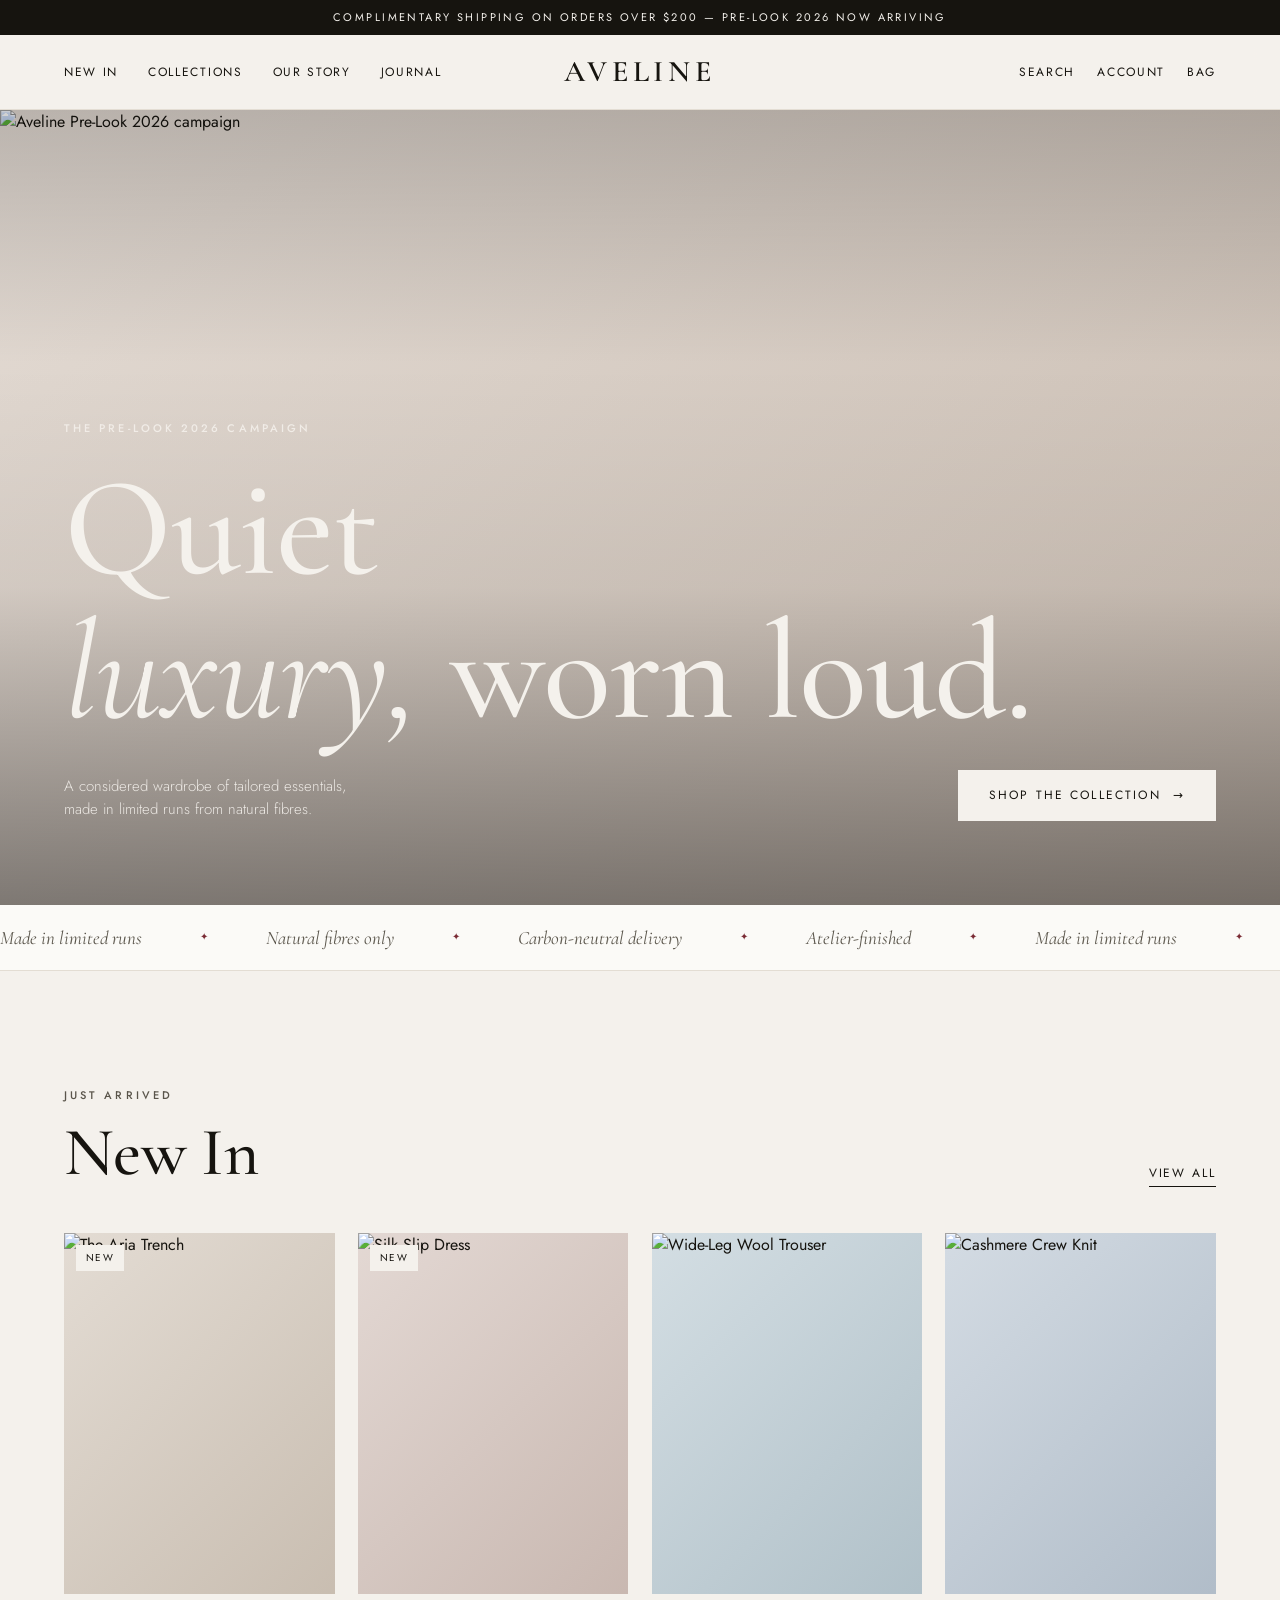
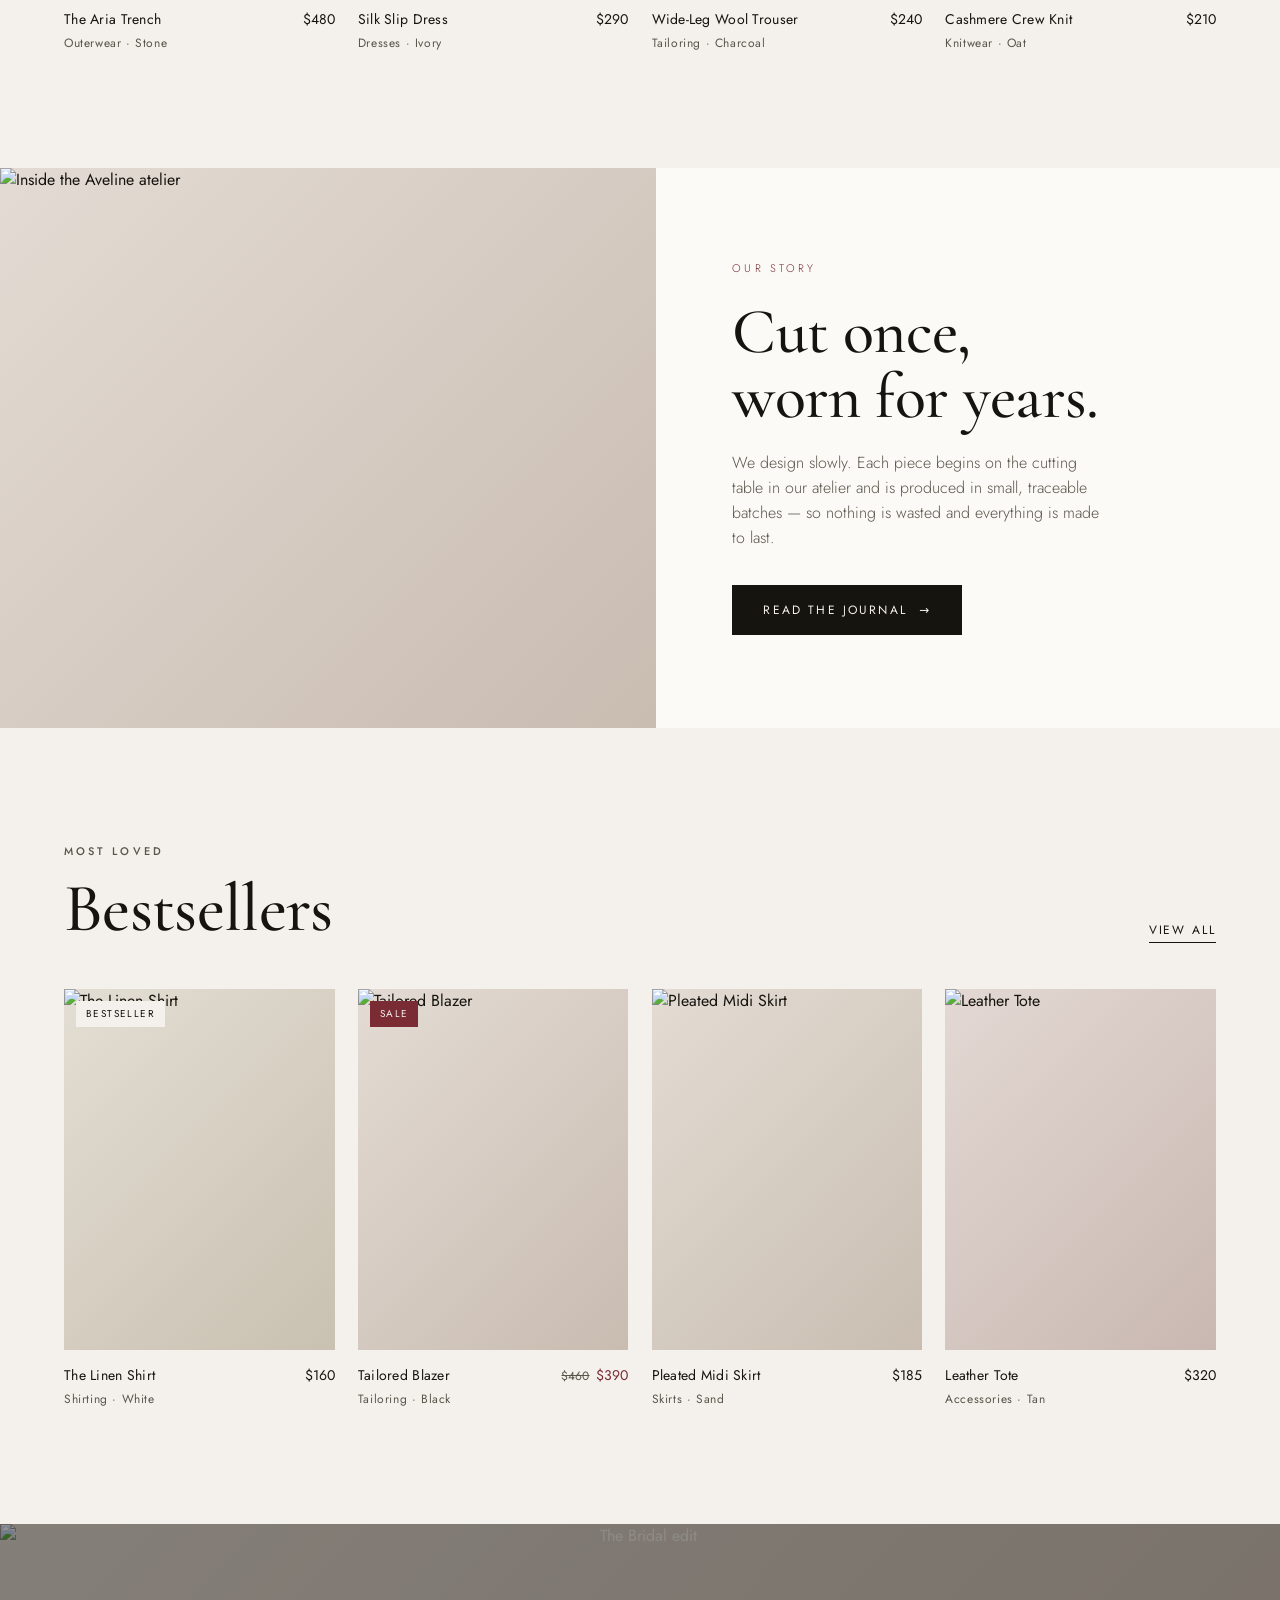
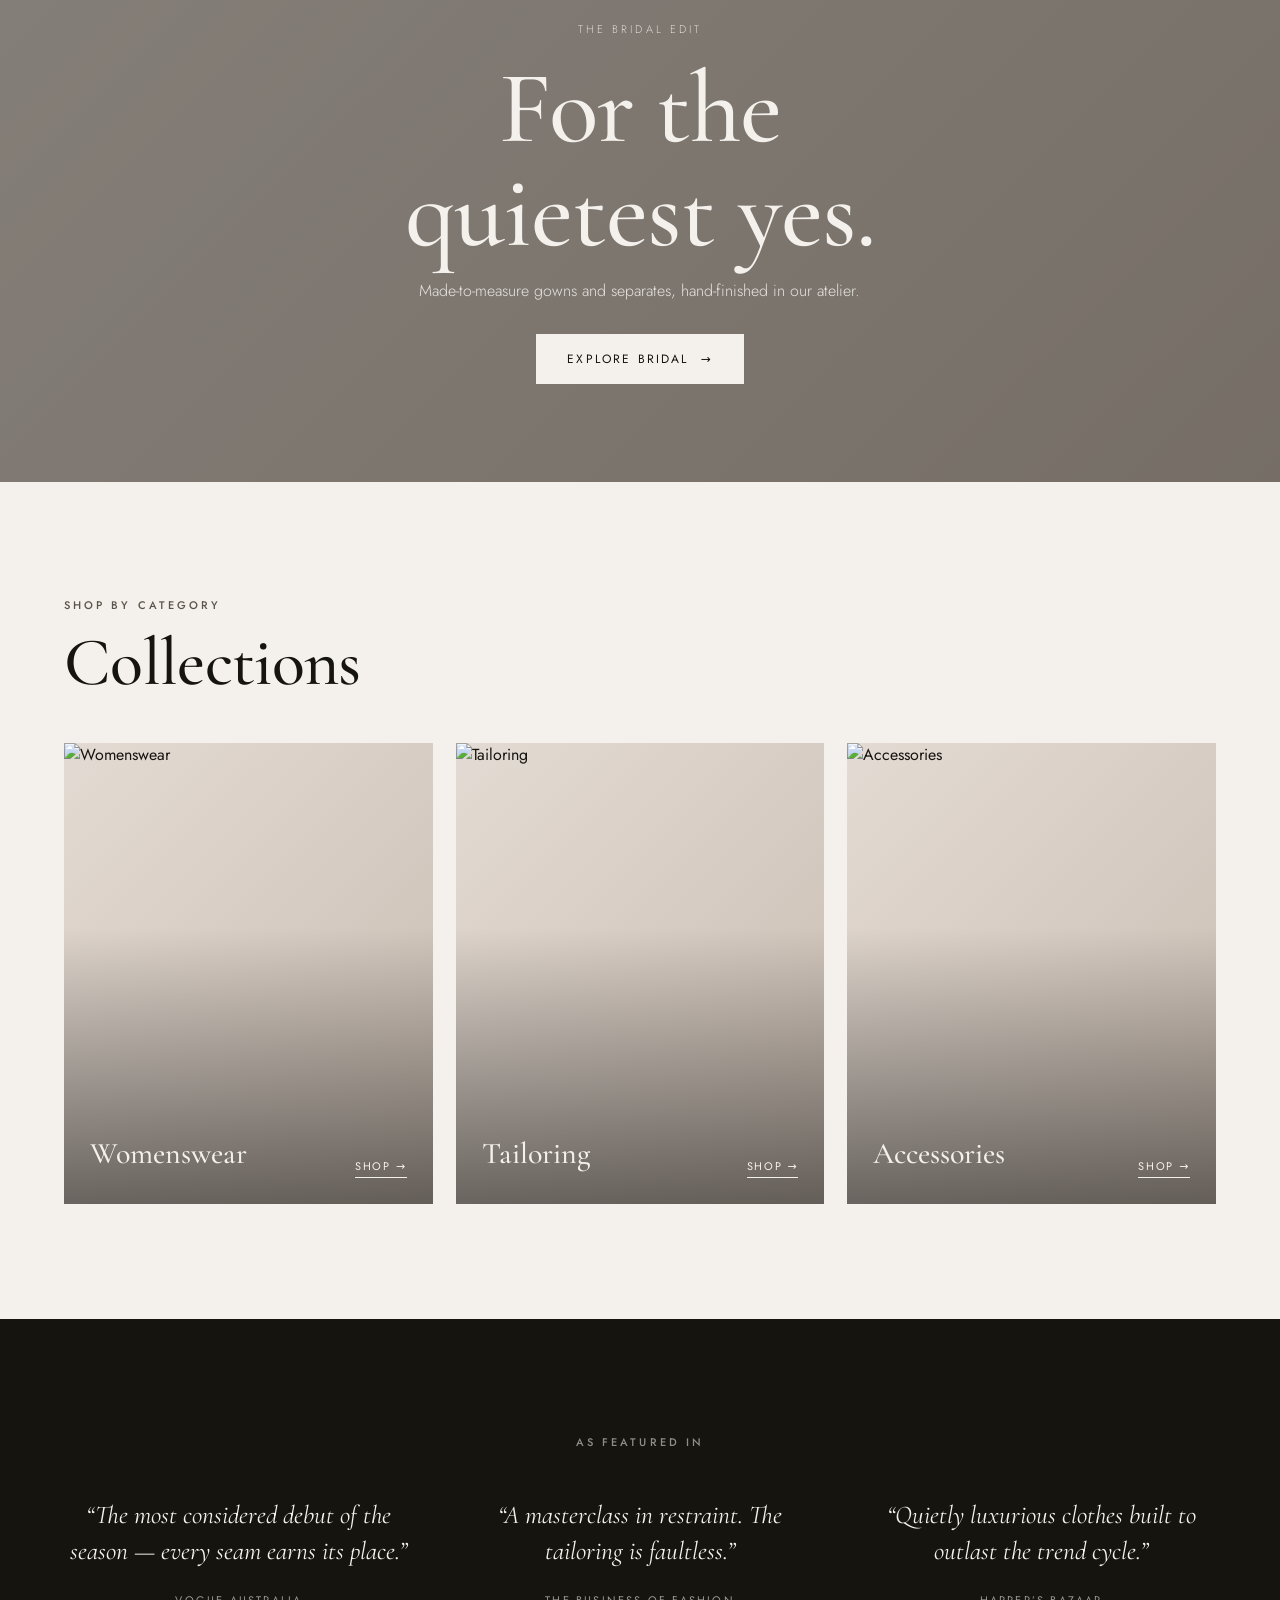
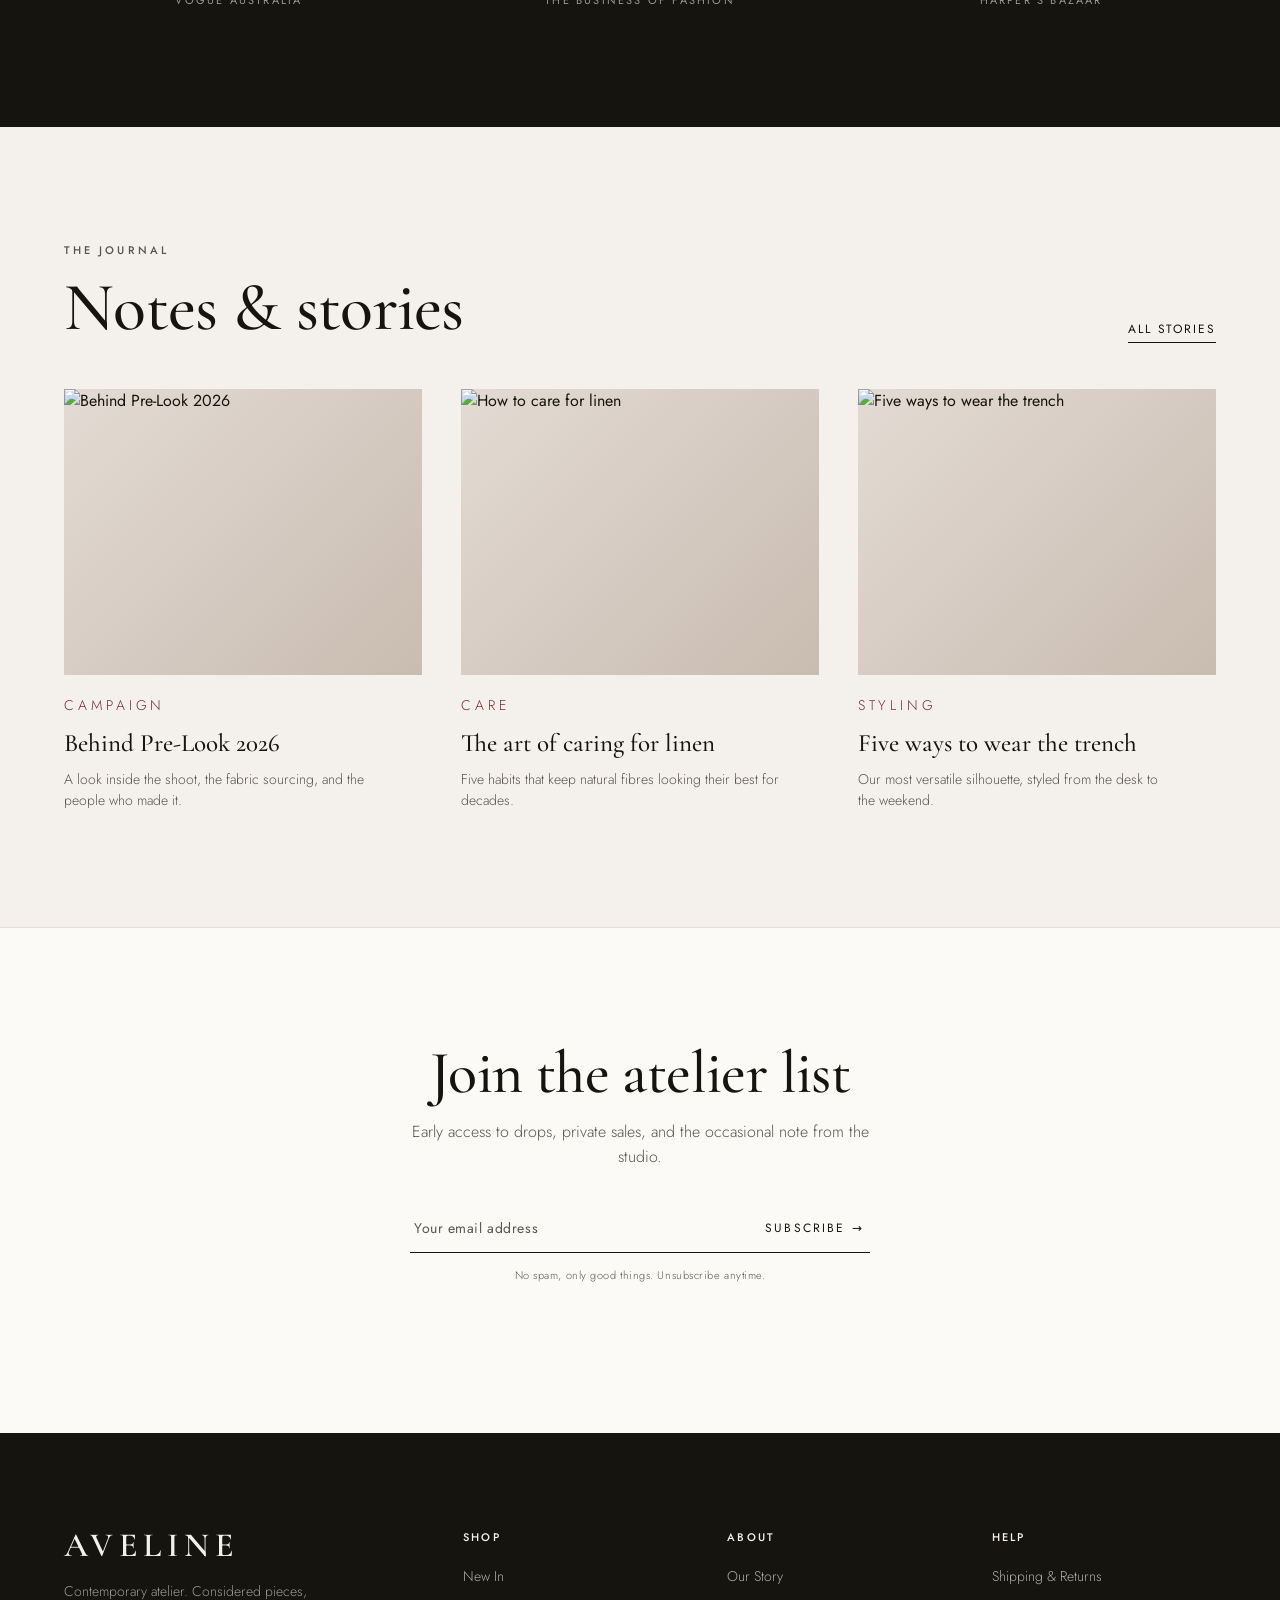
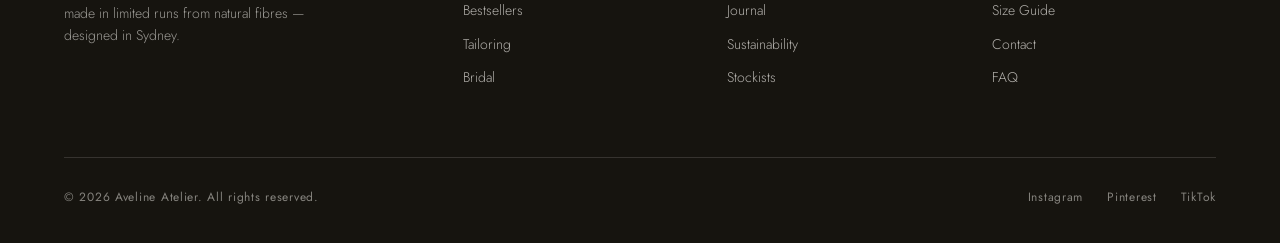
==== index.html @ 06ca280f "Rename aveline-index.html to index.html" ====
<!DOCTYPE html>
<html lang="en">
<head>
<meta charset="UTF-8">
<meta name="viewport" content="width=device-width, initial-scale=1">
<title>Aveline — Contemporary Atelier</title>
<meta name="description" content="Aveline is a contemporary fashion atelier. Considered pieces, made to last — new arrivals, the Pre-Look 2026 campaign, and the bridal collection.">
<link rel="preconnect" href="https://fonts.googleapis.com">
<link rel="preconnect" href="https://fonts.gstatic.com" crossorigin>
<link href="https://fonts.googleapis.com/css2?family=Cormorant+Garamond:ital,wght@0,400;0,500;0,600;1,400;1,500&family=Jost:wght@300;400;500;600&display=swap" rel="stylesheet">
<style>
  :root{
    --bone:#F4F1EC;
    --paper:#FBFAF7;
    --ink:#16140F;
    --ink-soft:#5A554B;
    --line:#E3DDD3;
    --wine:#7A2B34;
    --wine-deep:#5E1F27;
    --maxw:1320px;
    --pad:clamp(20px,5vw,64px);
    --ease:cubic-bezier(.22,.61,.36,1);
  }
  *{box-sizing:border-box;margin:0;padding:0}
  html{scroll-behavior:smooth}
  body{
    background:var(--bone);
    color:var(--ink);
    font-family:'Jost',system-ui,sans-serif;
    font-weight:400;
    line-height:1.55;
    -webkit-font-smoothing:antialiased;
    overflow-x:hidden;
  }
  img{display:block;max-width:100%}
  a{color:inherit;text-decoration:none}
  button{font-family:inherit;cursor:pointer;border:none;background:none;color:inherit}
  ::selection{background:var(--wine);color:var(--bone)}

  .display{font-family:'Cormorant Garamond',serif;font-weight:500;line-height:1.02;letter-spacing:-.01em}
  .eyebrow{font-size:11px;letter-spacing:.28em;text-transform:uppercase;font-weight:500;color:var(--ink-soft)}
  .wrap{max-width:var(--maxw);margin:0 auto;padding-left:var(--pad);padding-right:var(--pad)}

  a:focus-visible,button:focus-visible{outline:2px solid var(--wine);outline-offset:3px;border-radius:1px}

  /* ---------- announcement ---------- */
  .announce{
    background:var(--ink);color:var(--bone);
    text-align:center;font-size:11px;letter-spacing:.22em;text-transform:uppercase;
    padding:9px 16px;
  }

  /* ---------- nav ---------- */
  header{position:sticky;top:0;z-index:60;background:rgba(244,241,236,.82);backdrop-filter:blur(12px);border-bottom:1px solid var(--line);transition:background .3s}
  .nav{display:grid;grid-template-columns:1fr auto 1fr;align-items:center;height:74px}
  .nav-links,.nav-icons{display:flex;align-items:center;gap:30px}
  .nav-icons{justify-content:flex-end;gap:22px}
  .nav-links a,.nav-icons button{font-size:12px;letter-spacing:.14em;text-transform:uppercase;font-weight:400;position:relative;color:var(--ink)}
  .nav-links a::after{content:"";position:absolute;left:0;bottom:-5px;width:0;height:1px;background:var(--ink);transition:width .35s var(--ease)}
  .nav-links a:hover::after{width:100%}
  .brand{font-family:'Cormorant Garamond',serif;font-size:30px;font-weight:600;letter-spacing:.16em;text-align:center;line-height:1}
  .cart-btn{position:relative}
  .cart-count{position:absolute;top:-9px;right:-12px;background:var(--wine);color:var(--bone);font-size:10px;letter-spacing:0;min-width:16px;height:16px;border-radius:9px;display:grid;place-items:center;padding:0 4px;font-weight:500}
  .menu-toggle{display:none}

  /* ---------- hero ---------- */
  .hero{position:relative;min-height:calc(100vh - 74px - 31px);display:flex;align-items:flex-end;overflow:hidden}
  .hero-media{position:absolute;inset:0;z-index:0}
  .hero-media img{width:100%;height:100%;object-fit:cover;object-position:center 22%}
  .hero-media::after{content:"";position:absolute;inset:0;background:linear-gradient(180deg,rgba(0,0,0,.18) 0%,rgba(0,0,0,0) 32%,rgba(0,0,0,.05) 60%,rgba(0,0,0,.42) 100%)}
  .hero-inner{position:relative;z-index:2;width:100%;padding-bottom:clamp(40px,7vw,84px);color:var(--bone)}
  .hero-eyebrow{color:rgba(244,241,236,.85);margin-bottom:20px}
  .hero h1{font-size:clamp(54px,11vw,164px);color:var(--bone);font-weight:500}
  .hero h1 em{font-style:italic;font-weight:400}
  .hero-row{display:flex;flex-wrap:wrap;align-items:flex-end;justify-content:space-between;gap:28px;margin-top:26px}
  .hero-row p{max-width:34ch;color:rgba(244,241,236,.9);font-weight:300;font-size:15px}
  .btn{display:inline-flex;align-items:center;gap:12px;font-size:12px;letter-spacing:.18em;text-transform:uppercase;padding:15px 30px;border:1px solid currentColor;transition:.4s var(--ease)}
  .btn .arrow{transition:transform .4s var(--ease)}
  .btn:hover .arrow{transform:translateX(6px)}
  .btn-light{background:var(--bone);color:var(--ink);border-color:var(--bone)}
  .btn-light:hover{background:transparent;color:var(--bone)}
  .btn-dark{background:var(--ink);color:var(--bone);border-color:var(--ink)}
  .btn-dark:hover{background:transparent;color:var(--ink)}

  /* hero load reveal */
  .reveal{opacity:0;transform:translateY(26px)}
  .reveal.in{opacity:1;transform:none;transition:opacity 1s var(--ease),transform 1s var(--ease)}
  .d1{transition-delay:.05s}.d2{transition-delay:.18s}.d3{transition-delay:.32s}

  /* ---------- marquee ---------- */
  .marquee{border-bottom:1px solid var(--line);background:var(--paper);overflow:hidden;white-space:nowrap}
  .marquee-track{display:inline-flex;gap:58px;padding:18px 0;animation:scroll 32s linear infinite;will-change:transform}
  .marquee span{font-family:'Cormorant Garamond',serif;font-style:italic;font-size:19px;color:var(--ink-soft);display:inline-flex;align-items:center;gap:58px}
  .marquee span::after{content:"✦";font-style:normal;font-size:10px;color:var(--wine)}
  @keyframes scroll{to{transform:translateX(-50%)}}

  /* ---------- section heading ---------- */
  .sec{padding:clamp(64px,9vw,124px) 0}
  .sec-head{display:flex;align-items:flex-end;justify-content:space-between;gap:24px;margin-bottom:46px;flex-wrap:wrap}
  .sec-head h2{font-size:clamp(34px,5.5vw,68px)}
  .sec-head a{font-size:12px;letter-spacing:.16em;text-transform:uppercase;border-bottom:1px solid var(--ink);padding-bottom:3px;transition:.3s}
  .sec-head a:hover{color:var(--wine);border-color:var(--wine)}

  /* ---------- product grid ---------- */
  .grid{display:grid;grid-template-columns:repeat(4,1fr);gap:clamp(14px,1.8vw,26px)}
  .card{position:relative}
  .card-media{position:relative;aspect-ratio:3/4;overflow:hidden;background:var(--line)}
  .card-media img{width:100%;height:100%;object-fit:cover;transition:transform 1.1s var(--ease),opacity .5s ease}
  .card:hover .card-media img{transform:scale(1.045)}
  .tag{position:absolute;top:12px;left:12px;z-index:3;background:var(--bone);color:var(--ink);font-size:10px;letter-spacing:.14em;text-transform:uppercase;padding:5px 10px}
  .tag.sale{background:var(--wine);color:var(--bone)}
  .quick{position:absolute;left:12px;right:12px;bottom:12px;z-index:3;background:var(--ink);color:var(--bone);font-size:11px;letter-spacing:.18em;text-transform:uppercase;padding:13px;text-align:center;opacity:0;transform:translateY(12px);transition:.45s var(--ease)}
  .card:hover .quick,.card:focus-within .quick{opacity:1;transform:none}
  .quick:hover{background:var(--wine)}
  .card-info{padding-top:15px;display:flex;justify-content:space-between;gap:14px;align-items:baseline}
  .card-info h3{font-family:'Jost',sans-serif;font-weight:400;font-size:14px;letter-spacing:.02em}
  .card-info .meta{font-size:12px;color:var(--ink-soft);margin-top:3px;letter-spacing:.05em}
  .price{font-size:14px;white-space:nowrap}
  .price .was{color:var(--ink-soft);text-decoration:line-through;margin-right:7px;font-size:12px}
  .price .now{color:var(--wine)}

  /* ---------- editorial split ---------- */
  .split{display:grid;grid-template-columns:1.05fr 1fr;align-items:stretch;min-height:560px}
  .split.flip{grid-template-columns:1fr 1.05fr}
  .split-media{position:relative;overflow:hidden;background:var(--line);min-height:380px}
  .split-media img{width:100%;height:100%;object-fit:cover}
  .split-text{display:flex;flex-direction:column;justify-content:center;padding:clamp(36px,6vw,92px);background:var(--paper)}
  .split.flip .split-text{order:-1}
  .split-text .eyebrow{color:var(--wine);margin-bottom:22px}
  .split-text h2{font-size:clamp(38px,5vw,72px);margin-bottom:22px}
  .split-text p{max-width:42ch;color:var(--ink-soft);margin-bottom:34px;font-weight:300}

  /* ---------- promo banner ---------- */
  .promo{position:relative;min-height:62vh;display:grid;place-items:center;text-align:center;color:var(--bone);overflow:hidden}
  .promo img{position:absolute;inset:0;width:100%;height:100%;object-fit:cover;object-position:center 30%}
  .promo::after{content:"";position:absolute;inset:0;background:rgba(20,18,14,.46)}
  .promo-inner{position:relative;z-index:2;padding:0 24px}
  .promo .eyebrow{color:rgba(244,241,236,.8);margin-bottom:18px}
  .promo h2{font-size:clamp(40px,8vw,108px);color:var(--bone);margin-bottom:14px}
  .promo p{color:rgba(244,241,236,.9);margin-bottom:30px;font-weight:300}

  /* ---------- categories ---------- */
  .cats{display:grid;grid-template-columns:repeat(3,1fr);gap:clamp(14px,1.8vw,24px)}
  .cat{position:relative;aspect-ratio:4/5;overflow:hidden;background:var(--line);display:flex;align-items:flex-end}
  .cat img{position:absolute;inset:0;width:100%;height:100%;object-fit:cover;transition:transform 1.1s var(--ease)}
  .cat:hover img{transform:scale(1.05)}
  .cat::after{content:"";position:absolute;inset:0;background:linear-gradient(180deg,rgba(0,0,0,0) 40%,rgba(0,0,0,.5) 100%)}
  .cat-label{position:relative;z-index:2;padding:26px;color:var(--bone);width:100%;display:flex;justify-content:space-between;align-items:flex-end}
  .cat-label h3{font-family:'Cormorant Garamond',serif;font-size:30px;font-weight:500}
  .cat-label span{font-size:11px;letter-spacing:.16em;text-transform:uppercase;border-bottom:1px solid var(--bone);padding-bottom:2px}

  /* ---------- press ---------- */
  .press{background:var(--ink);color:var(--bone)}
  .press .eyebrow{color:rgba(244,241,236,.55);text-align:center;display:block;margin-bottom:46px}
  .quotes{display:grid;grid-template-columns:repeat(3,1fr);gap:clamp(28px,4vw,64px)}
  .quote{text-align:center}
  .quote p{font-family:'Cormorant Garamond',serif;font-style:italic;font-size:clamp(20px,2vw,26px);line-height:1.4;color:var(--bone);margin-bottom:18px}
  .quote cite{font-style:normal;font-size:11px;letter-spacing:.2em;text-transform:uppercase;color:rgba(244,241,236,.6)}

  /* ---------- journal ---------- */
  .journal-grid{display:grid;grid-template-columns:repeat(3,1fr);gap:clamp(20px,3vw,40px)}
  .post-media{aspect-ratio:5/4;overflow:hidden;background:var(--line);margin-bottom:20px}
  .post-media img{width:100%;height:100%;object-fit:cover;transition:transform 1s var(--ease)}
  .post:hover .post-media img{transform:scale(1.04)}
  .post .eyebrow{color:var(--wine);margin-bottom:12px}
  .post h3{font-family:'Cormorant Garamond',serif;font-size:25px;font-weight:500;line-height:1.18;margin-bottom:10px}
  .post p{color:var(--ink-soft);font-size:14px;font-weight:300;max-width:40ch}

  /* ---------- newsletter ---------- */
  .news{background:var(--paper);border-top:1px solid var(--line)}
  .news-inner{text-align:center;max-width:620px;margin:0 auto}
  .news h2{font-size:clamp(34px,5vw,60px);margin-bottom:16px}
  .news p{color:var(--ink-soft);margin-bottom:34px;font-weight:300}
  .news-form{display:flex;gap:0;border-bottom:1px solid var(--ink);max-width:460px;margin:0 auto}
  .news-form input{flex:1;background:none;border:none;padding:14px 4px;font-family:inherit;font-size:14px;letter-spacing:.04em;color:var(--ink)}
  .news-form input::placeholder{color:var(--ink-soft)}
  .news-form input:focus{outline:none}
  .news-form button{font-size:12px;letter-spacing:.18em;text-transform:uppercase;padding:0 6px}
  .news-form button:hover{color:var(--wine)}
  .news-note{font-size:11px;color:var(--ink-soft);margin-top:14px;letter-spacing:.05em}

  /* ---------- footer ---------- */
  footer{background:var(--ink);color:rgba(244,241,236,.78);padding:clamp(56px,8vw,96px) 0 36px}
  .foot-top{display:grid;grid-template-columns:1.6fr 1fr 1fr 1fr;gap:40px;padding-bottom:56px;border-bottom:1px solid rgba(244,241,236,.14)}
  .foot-brand .brand{color:var(--bone);text-align:left;font-size:34px;margin-bottom:18px}
  .foot-brand p{max-width:32ch;font-weight:300;font-size:14px;color:rgba(244,241,236,.6)}
  .foot-col h4{font-size:11px;letter-spacing:.2em;text-transform:uppercase;color:var(--bone);margin-bottom:20px;font-weight:500}
  .foot-col a{display:block;font-size:14px;font-weight:300;margin-bottom:12px;color:rgba(244,241,236,.7);transition:.25s;width:fit-content}
  .foot-col a:hover{color:var(--bone)}
  .foot-bot{display:flex;justify-content:space-between;align-items:center;flex-wrap:wrap;gap:16px;padding-top:30px;font-size:12px;letter-spacing:.06em;color:rgba(244,241,236,.5)}
  .foot-bot .socials{display:flex;gap:24px}
  .foot-bot a:hover{color:var(--bone)}

  /* ---------- cart drawer ---------- */
  .overlay{position:fixed;inset:0;background:rgba(20,18,14,.4);opacity:0;visibility:hidden;transition:.4s;z-index:90}
  .overlay.open{opacity:1;visibility:visible}
  .drawer{position:fixed;top:0;right:0;height:100%;width:min(420px,92vw);background:var(--bone);z-index:100;transform:translateX(100%);transition:transform .5s var(--ease);display:flex;flex-direction:column}
  .drawer.open{transform:none}
  .drawer-head{display:flex;justify-content:space-between;align-items:center;padding:26px var(--pad);border-bottom:1px solid var(--line)}
  .drawer-head h3{font-family:'Cormorant Garamond',serif;font-size:24px;font-weight:500}
  .drawer-close{font-size:13px;letter-spacing:.1em;text-transform:uppercase}
  .drawer-body{flex:1;overflow-y:auto;padding:8px var(--pad)}
  .line-item{display:flex;gap:16px;padding:22px 0;border-bottom:1px solid var(--line)}
  .line-item .thumb{width:72px;height:92px;background:var(--line);object-fit:cover;flex-shrink:0}
  .line-item .li-info{flex:1}
  .line-item h4{font-weight:400;font-size:14px;margin-bottom:4px}
  .line-item .li-meta{font-size:12px;color:var(--ink-soft);margin-bottom:10px}
  .line-item .li-row{display:flex;justify-content:space-between;align-items:center}
  .qty{display:flex;align-items:center;gap:12px;border:1px solid var(--line);padding:4px 10px}
  .qty button{font-size:15px;line-height:1;color:var(--ink-soft)}
  .qty button:hover{color:var(--ink)}
  .li-remove{font-size:11px;letter-spacing:.1em;text-transform:uppercase;color:var(--ink-soft)}
  .li-remove:hover{color:var(--wine)}
  .cart-empty{text-align:center;color:var(--ink-soft);padding:70px 0;font-weight:300}
  .drawer-foot{padding:24px var(--pad);border-top:1px solid var(--line)}
  .drawer-foot .totals{display:flex;justify-content:space-between;margin-bottom:6px;font-size:14px}
  .drawer-foot .totals.grand{font-size:16px;margin-bottom:20px}
  .drawer-foot .ship-note{font-size:11px;color:var(--ink-soft);margin-bottom:20px;letter-spacing:.04em}
  .checkout{width:100%;text-align:center;justify-content:center}

  /* scroll-in for sections */
  .obs{opacity:0;transform:translateY(30px)}
  .obs.in{opacity:1;transform:none;transition:opacity .8s var(--ease),transform .8s var(--ease)}

  /* ---------- responsive ---------- */
  @media(max-width:1040px){
    .foot-top{grid-template-columns:1fr 1fr}
    .foot-brand{grid-column:1/-1}
  }
  @media(max-width:860px){
    .nav{grid-template-columns:auto 1fr auto}
    .nav-links{display:none}
    .menu-toggle{display:inline-flex;font-size:12px;letter-spacing:.14em;text-transform:uppercase}
    .grid{grid-template-columns:repeat(2,1fr)}
    .split,.split.flip{grid-template-columns:1fr}
    .split.flip .split-text{order:0}
    .cats,.quotes,.journal-grid{grid-template-columns:1fr}
    .quotes{gap:48px}
    .cats{gap:14px}
    .journal-grid{gap:40px}
    /* mobile menu panel */
    .mobile-menu{position:fixed;inset:0;background:var(--bone);z-index:80;padding:90px var(--pad) 40px;transform:translateY(-100%);transition:transform .5s var(--ease);display:flex;flex-direction:column;gap:8px}
    .mobile-menu.open{transform:none}
    .mobile-menu a{font-family:'Cormorant Garamond',serif;font-size:38px;font-weight:500;padding:6px 0;border-bottom:1px solid var(--line)}
  }
  @media(min-width:861px){.mobile-menu{display:none}}
  @media(max-width:520px){
    .grid{grid-template-columns:1fr 1fr;gap:12px}
    .card-info h3{font-size:13px}
    .hero-row{flex-direction:column;align-items:flex-start}
  }
  @media(prefers-reduced-motion:reduce){
    *{animation-duration:.001ms!important;transition-duration:.001ms!important}
    .reveal,.obs{opacity:1;transform:none}
    html{scroll-behavior:auto}
  }
</style>
</head>
<body>

<div class="announce">Complimentary shipping on orders over $200 — Pre-Look 2026 now arriving</div>

<header>
  <nav class="wrap nav">
    <button class="menu-toggle" id="menuToggle" aria-label="Open menu">Menu</button>
    <div class="nav-links">
      <a href="#new">New In</a>
      <a href="#collection">Collections</a>
      <a href="#story">Our Story</a>
      <a href="#journal">Journal</a>
    </div>
    <a href="#top" class="brand">AVELINE</a>
    <div class="nav-icons">
      <button aria-label="Search">Search</button>
      <button aria-label="Account" class="acct">Account</button>
      <button class="cart-btn" id="cartOpen" aria-label="Open cart">
        Bag<span class="cart-count" id="cartCount">0</span>
      </button>
    </div>
  </nav>
</header>

<!-- mobile menu -->
<div class="mobile-menu" id="mobileMenu">
  <a href="#new">New In</a>
  <a href="#collection">Collections</a>
  <a href="#story">Our Story</a>
  <a href="#journal">Journal</a>
  <a href="#contact">Contact</a>
</div>

<main id="top">

  <!-- HERO -->
  <section class="hero">
    <div class="hero-media">
      <img data-fallback="1" alt="Aveline Pre-Look 2026 campaign"
        src="https://images.unsplash.com/photo-1490481651871-ab68de25d43d?w=1600&q=80&auto=format&fit=crop">
    </div>
    <div class="hero-inner wrap">
      <p class="eyebrow hero-eyebrow reveal d1">The Pre-Look 2026 Campaign</p>
      <h1 class="display reveal d2">Quiet<br><em>luxury,</em> worn loud.</h1>
      <div class="hero-row reveal d3">
        <p>A considered wardrobe of tailored essentials, made in limited runs from natural fibres.</p>
        <a href="#new" class="btn btn-light">Shop the collection <span class="arrow">→</span></a>
      </div>
    </div>
  </section>

  <!-- MARQUEE -->
  <div class="marquee" aria-hidden="true">
    <div class="marquee-track">
      <span>Made in limited runs</span><span>Natural fibres only</span><span>Carbon-neutral delivery</span><span>Atelier-finished</span>
      <span>Made in limited runs</span><span>Natural fibres only</span><span>Carbon-neutral delivery</span><span>Atelier-finished</span>
    </div>
  </div>

  <!-- NEW IN -->
  <section class="sec" id="new">
    <div class="wrap">
      <div class="sec-head obs">
        <div>
          <p class="eyebrow" style="margin-bottom:14px">Just arrived</p>
          <h2 class="display">New In</h2>
        </div>
        <a href="#collection">View all</a>
      </div>
      <div class="grid" id="gridNew"></div>
    </div>
  </section>

  <!-- EDITORIAL SPLIT -->
  <section class="split obs" id="story">
    <div class="split-media">
      <img data-fallback="1" alt="Inside the Aveline atelier"
        src="https://images.unsplash.com/photo-1556905055-8f358a7a47b2?w=1100&q=80&auto=format&fit=crop">
    </div>
    <div class="split-text">
      <p class="eyebrow">Our Story</p>
      <h2 class="display">Cut once,<br>worn for years.</h2>
      <p>We design slowly. Each piece begins on the cutting table in our atelier and is produced in small, traceable batches — so nothing is wasted and everything is made to last.</p>
      <a href="#journal" class="btn btn-dark" style="align-self:flex-start">Read the journal <span class="arrow">→</span></a>
    </div>
  </section>

  <!-- BESTSELLERS -->
  <section class="sec" id="bestseller" style="padding-top:clamp(64px,9vw,124px)">
    <div class="wrap">
      <div class="sec-head obs">
        <div>
          <p class="eyebrow" style="margin-bottom:14px">Most loved</p>
          <h2 class="display">Bestsellers</h2>
        </div>
        <a href="#collection">View all</a>
      </div>
      <div class="grid" id="gridBest"></div>
    </div>
  </section>

  <!-- PROMO BANNER -->
  <section class="promo obs">
    <img data-fallback="1" alt="The Bridal edit"
      src="https://images.unsplash.com/photo-1594633312681-425c7b97ccd1?w=1600&q=80&auto=format&fit=crop">
    <div class="promo-inner">
      <p class="eyebrow">The Bridal Edit</p>
      <h2 class="display">For the<br>quietest yes.</h2>
      <p>Made-to-measure gowns and separates, hand-finished in our atelier.</p>
      <a href="#collection" class="btn btn-light">Explore bridal <span class="arrow">→</span></a>
    </div>
  </section>

  <!-- CATEGORIES -->
  <section class="sec" id="collection">
    <div class="wrap">
      <div class="sec-head obs">
        <div>
          <p class="eyebrow" style="margin-bottom:14px">Shop by category</p>
          <h2 class="display">Collections</h2>
        </div>
      </div>
      <div class="cats obs">
        <a class="cat" href="#new">
          <img data-fallback="1" alt="Womenswear" src="https://images.unsplash.com/photo-1483985988355-763728e1935b?w=900&q=80&auto=format&fit=crop">
          <div class="cat-label"><h3>Womenswear</h3><span>Shop →</span></div>
        </a>
        <a class="cat" href="#new">
          <img data-fallback="1" alt="Tailoring" src="https://images.unsplash.com/photo-1507003211169-0a1dd7228f2d?w=900&q=80&auto=format&fit=crop">
          <div class="cat-label"><h3>Tailoring</h3><span>Shop →</span></div>
        </a>
        <a class="cat" href="#new">
          <img data-fallback="1" alt="Accessories" src="https://images.unsplash.com/photo-1492707892479-7bc8d5a4ee93?w=900&q=80&auto=format&fit=crop">
          <div class="cat-label"><h3>Accessories</h3><span>Shop →</span></div>
        </a>
      </div>
    </div>
  </section>

  <!-- PRESS -->
  <section class="sec press obs">
    <div class="wrap">
      <span class="eyebrow">As featured in</span>
      <div class="quotes">
        <blockquote class="quote"><p>“The most considered debut of the season — every seam earns its place.”</p><cite>Vogue Australia</cite></blockquote>
        <blockquote class="quote"><p>“A masterclass in restraint. The tailoring is faultless.”</p><cite>The Business of Fashion</cite></blockquote>
        <blockquote class="quote"><p>“Quietly luxurious clothes built to outlast the trend cycle.”</p><cite>Harper’s Bazaar</cite></blockquote>
      </div>
    </div>
  </section>

  <!-- JOURNAL -->
  <section class="sec" id="journal">
    <div class="wrap">
      <div class="sec-head obs">
        <div>
          <p class="eyebrow" style="margin-bottom:14px">The Journal</p>
          <h2 class="display">Notes & stories</h2>
        </div>
        <a href="#journal">All stories</a>
      </div>
      <div class="journal-grid obs">
        <a class="post" href="#journal">
          <div class="post-media"><img data-fallback="1" alt="Behind Pre-Look 2026" src="https://images.unsplash.com/photo-1469334031218-e382a71b716b?w=900&q=80&auto=format&fit=crop"></div>
          <p class="eyebrow">Campaign</p>
          <h3>Behind Pre-Look 2026</h3>
          <p>A look inside the shoot, the fabric sourcing, and the people who made it.</p>
        </a>
        <a class="post" href="#journal">
          <div class="post-media"><img data-fallback="1" alt="How to care for linen" src="https://images.unsplash.com/photo-1441984904996-e0b6ba687e04?w=900&q=80&auto=format&fit=crop"></div>
          <p class="eyebrow">Care</p>
          <h3>The art of caring for linen</h3>
          <p>Five habits that keep natural fibres looking their best for decades.</p>
        </a>
        <a class="post" href="#journal">
          <div class="post-media"><img data-fallback="1" alt="Five ways to wear the trench" src="https://images.unsplash.com/photo-1487412720507-e7ab37603c6f?w=900&q=80&auto=format&fit=crop"></div>
          <p class="eyebrow">Styling</p>
          <h3>Five ways to wear the trench</h3>
          <p>Our most versatile silhouette, styled from the desk to the weekend.</p>
        </a>
      </div>
    </div>
  </section>

  <!-- NEWSLETTER -->
  <section class="sec news" id="contact">
    <div class="wrap news-inner">
      <h2 class="display">Join the atelier list</h2>
      <p>Early access to drops, private sales, and the occasional note from the studio.</p>
      <div class="news-form">
        <input type="email" id="emailInput" placeholder="Your email address" aria-label="Email address">
        <button id="subscribe">Subscribe →</button>
      </div>
      <p class="news-note" id="newsNote">No spam, only good things. Unsubscribe anytime.</p>
    </div>
  </section>

</main>

<footer>
  <div class="wrap">
    <div class="foot-top">
      <div class="foot-brand">
        <div class="brand">AVELINE</div>
        <p>Contemporary atelier. Considered pieces, made in limited runs from natural fibres — designed in Sydney.</p>
      </div>
      <div class="foot-col">
        <h4>Shop</h4>
        <a href="#new">New In</a>
        <a href="#bestseller">Bestsellers</a>
        <a href="#collection">Tailoring</a>
        <a href="#collection">Bridal</a>
      </div>
      <div class="foot-col">
        <h4>About</h4>
        <a href="#story">Our Story</a>
        <a href="#journal">Journal</a>
        <a href="#">Sustainability</a>
        <a href="#">Stockists</a>
      </div>
      <div class="foot-col">
        <h4>Help</h4>
        <a href="#">Shipping & Returns</a>
        <a href="#">Size Guide</a>
        <a href="#contact">Contact</a>
        <a href="#">FAQ</a>
      </div>
    </div>
    <div class="foot-bot">
      <span>© 2026 Aveline Atelier. All rights reserved.</span>
      <div class="socials">
        <a href="#">Instagram</a>
        <a href="#">Pinterest</a>
        <a href="#">TikTok</a>
      </div>
    </div>
  </div>
</footer>

<!-- CART -->
<div class="overlay" id="overlay"></div>
<aside class="drawer" id="drawer" aria-label="Shopping bag" aria-hidden="true">
  <div class="drawer-head">
    <h3>Your bag <span id="drawerCount" style="font-family:'Jost';font-size:13px;color:var(--ink-soft)"></span></h3>
    <button class="drawer-close" id="cartClose">Close ✕</button>
  </div>
  <div class="drawer-body" id="drawerBody"></div>
  <div class="drawer-foot" id="drawerFoot" style="display:none">
    <div class="totals"><span>Subtotal</span><span id="subtotal">$0</span></div>
    <p class="ship-note">Shipping & taxes calculated at checkout.</p>
    <button class="btn btn-dark checkout">Proceed to checkout <span class="arrow">→</span></button>
  </div>
</aside>

<script>
/* ---------- product data ---------- */
const PRODUCTS = [
  // New In
  {id:1,name:"The Aria Trench",cat:"Outerwear · Stone",price:480,img:"1591047139829-d91aecb6caea",grid:"new",tag:"New"},
  {id:2,name:"Silk Slip Dress",cat:"Dresses · Ivory",price:290,img:"1539008835657-9e8e9680c956",grid:"new",tag:"New"},
  {id:3,name:"Wide-Leg Wool Trouser",cat:"Tailoring · Charcoal",price:240,img:"1594633312681-425c7b97ccd1",grid:"new"},
  {id:4,name:"Cashmere Crew Knit",cat:"Knitwear · Oat",price:210,img:"1576566588028-4147f3842f27",grid:"new"},
  // Bestsellers
  {id:5,name:"The Linen Shirt",cat:"Shirting · White",price:160,img:"1602810318383-e386cc2a3ccf",grid:"best",tag:"Bestseller"},
  {id:6,name:"Tailored Blazer",cat:"Tailoring · Black",price:390,was:460,img:"1507003211169-0a1dd7228f2d",grid:"best",tag:"sale"},
  {id:7,name:"Pleated Midi Skirt",cat:"Skirts · Sand",price:185,img:"1495385794356-15371f348c31",grid:"best"},
  {id:8,name:"Leather Tote",cat:"Accessories · Tan",price:320,img:"1584917865442-de89df76afd3",grid:"best"}
];

const imgUrl = id => `https://images.unsplash.com/photo-${id}?w=700&q=80&auto=format&fit=crop`;

/* graceful fallback for any image that fails to load */
function attachFallback(img){
  img.addEventListener('error',()=>{
    if(img.dataset.failed) return;
    img.dataset.failed="1";
    const hues=[28,32,18,200,210,40];
    const h=hues[(parseInt(img.dataset.seed||"0"))%hues.length];
    img.style.background=`linear-gradient(135deg,hsl(${h} 22% 86%),hsl(${h} 18% 74%))`;
    img.removeAttribute('src');
    img.style.minHeight="100%";
  },{once:true});
}

/* ---------- render grids ---------- */
function cardHTML(p){
  const priceHTML = p.was
    ? `<span class="price"><span class="was">$${p.was}</span><span class="now">$${p.price}</span></span>`
    : `<span class="price">$${p.price}</span>`;
  const tagHTML = p.tag ? `<span class="tag ${p.tag==='sale'?'sale':''}">${p.tag==='sale'?'Sale':p.tag}</span>` : '';
  return `<article class="card">
    <div class="card-media">
      ${tagHTML}
      <img data-fallback="1" data-seed="${p.id}" alt="${p.name}" src="${imgUrl(p.img)}">
      <button class="quick" data-add="${p.id}">+ Add to bag</button>
    </div>
    <div class="card-info">
      <div><h3>${p.name}</h3><div class="meta">${p.cat}</div></div>
      ${priceHTML}
    </div>
  </article>`;
}
document.getElementById('gridNew').innerHTML  = PRODUCTS.filter(p=>p.grid==='new').map(cardHTML).join('');
document.getElementById('gridBest').innerHTML = PRODUCTS.filter(p=>p.grid==='best').map(cardHTML).join('');

document.querySelectorAll('img[data-fallback]').forEach(attachFallback);

/* ---------- cart ---------- */
let cart = {}; // id -> qty
const $ = s => document.querySelector(s);
const drawer=$('#drawer'), overlay=$('#overlay');

function openCart(){drawer.classList.add('open');overlay.classList.add('open');drawer.setAttribute('aria-hidden','false');}
function closeCart(){drawer.classList.remove('open');overlay.classList.remove('open');drawer.setAttribute('aria-hidden','true');}
$('#cartOpen').onclick=openCart;
$('#cartClose').onclick=closeCart;
overlay.onclick=()=>{closeCart();closeMenu();};

function addToCart(id){ cart[id]=(cart[id]||0)+1; renderCart(); openCart(); }
function changeQty(id,d){ cart[id]=(cart[id]||0)+d; if(cart[id]<=0) delete cart[id]; renderCart(); }
function removeItem(id){ delete cart[id]; renderCart(); }

function renderCart(){
  const ids=Object.keys(cart);
  const totalItems=ids.reduce((s,id)=>s+cart[id],0);
  const subtotal=ids.reduce((s,id)=>s+PRODUCTS.find(p=>p.id==id).price*cart[id],0);
  $('#cartCount').textContent=totalItems;
  $('#cartCount').style.display = totalItems? 'grid':'none';
  $('#drawerCount').textContent = totalItems? `(${totalItems})`:'';
  const body=$('#drawerBody'), foot=$('#drawerFoot');
  if(!ids.length){
    body.innerHTML=`<div class="cart-empty">Your bag is empty.<br>Time to find something lovely.</div>`;
    foot.style.display='none'; return;
  }
  body.innerHTML=ids.map(id=>{
    const p=PRODUCTS.find(x=>x.id==id);
    return `<div class="line-item">
      <img class="thumb" data-fallback="1" data-seed="${p.id}" src="${imgUrl(p.img)}" alt="${p.name}">
      <div class="li-info">
        <h4>${p.name}</h4>
        <div class="li-meta">${p.cat} — $${p.price}</div>
        <div class="li-row">
          <div class="qty">
            <button data-dec="${p.id}" aria-label="Decrease">–</button>
            <span>${cart[id]}</span>
            <button data-inc="${p.id}" aria-label="Increase">+</button>
          </div>
          <button class="li-remove" data-rem="${p.id}">Remove</button>
        </div>
      </div>
    </div>`;
  }).join('');
  $('#subtotal').textContent='$'+subtotal.toLocaleString();
  foot.style.display='block';
  body.querySelectorAll('img[data-fallback]').forEach(attachFallback);
}

/* event delegation */
document.addEventListener('click',e=>{
  const a=e.target.closest('[data-add]'); if(a){addToCart(+a.dataset.add);return;}
  const inc=e.target.closest('[data-inc]'); if(inc){changeQty(+inc.dataset.inc,1);return;}
  const dec=e.target.closest('[data-dec]'); if(dec){changeQty(+dec.dataset.dec,-1);return;}
  const rem=e.target.closest('[data-rem]'); if(rem){removeItem(+rem.dataset.rem);return;}
});
document.addEventListener('keydown',e=>{if(e.key==='Escape'){closeCart();closeMenu();}});
renderCart();

/* ---------- mobile menu ---------- */
const mm=$('#mobileMenu'), mt=$('#menuToggle');
let menuOpen=false;
function closeMenu(){menuOpen=false;mm.classList.remove('open');mt.textContent='Menu';}
mt.onclick=()=>{menuOpen=!menuOpen;mm.classList.toggle('open',menuOpen);mt.textContent=menuOpen?'Close':'Menu';};
mm.querySelectorAll('a').forEach(a=>a.onclick=closeMenu);

/* ---------- newsletter ---------- */
$('#subscribe').onclick=()=>{
  const v=$('#emailInput').value.trim();
  const note=$('#newsNote');
  if(/^[^@\s]+@[^@\s]+\.[^@\s]+$/.test(v)){
    note.textContent='Thank you — welcome to the list.';
    note.style.color='var(--wine)';
    $('#emailInput').value='';
  }else{
    note.textContent='Please enter a valid email address.';
    note.style.color='var(--wine)';
  }
};

/* ---------- reveals ---------- */
window.addEventListener('load',()=>{
  document.querySelectorAll('.reveal').forEach(el=>el.classList.add('in'));
});
const io=new IntersectionObserver((entries)=>{
  entries.forEach(en=>{if(en.isIntersecting){en.target.classList.add('in');io.unobserve(en.target);}});
},{threshold:.12});
document.querySelectorAll('.obs').forEach(el=>io.observe(el));

/* nav background solidifies after scroll */
const hdr=document.querySelector('header');
addEventListener('scroll',()=>{hdr.style.background = scrollY>40 ? 'rgba(244,241,236,.94)' : 'rgba(244,241,236,.82)';});
</script>
</body>
</html>
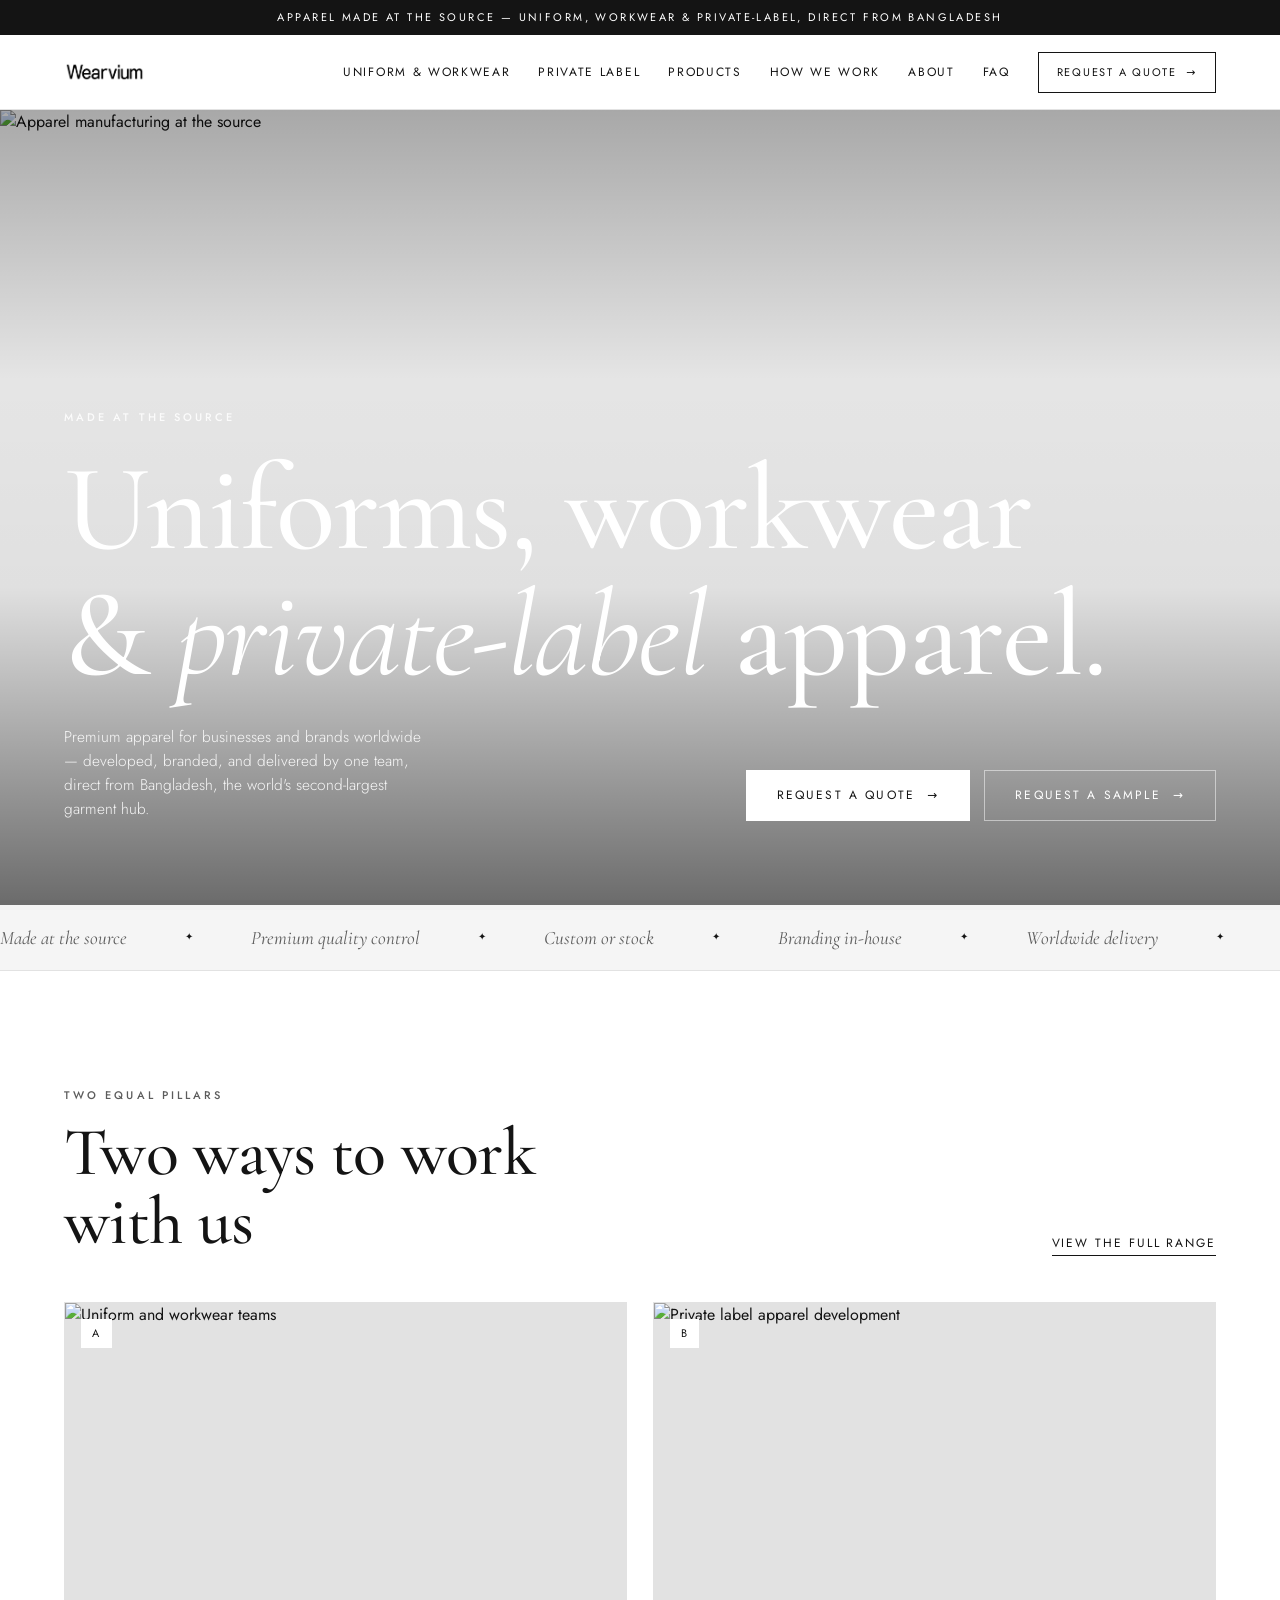
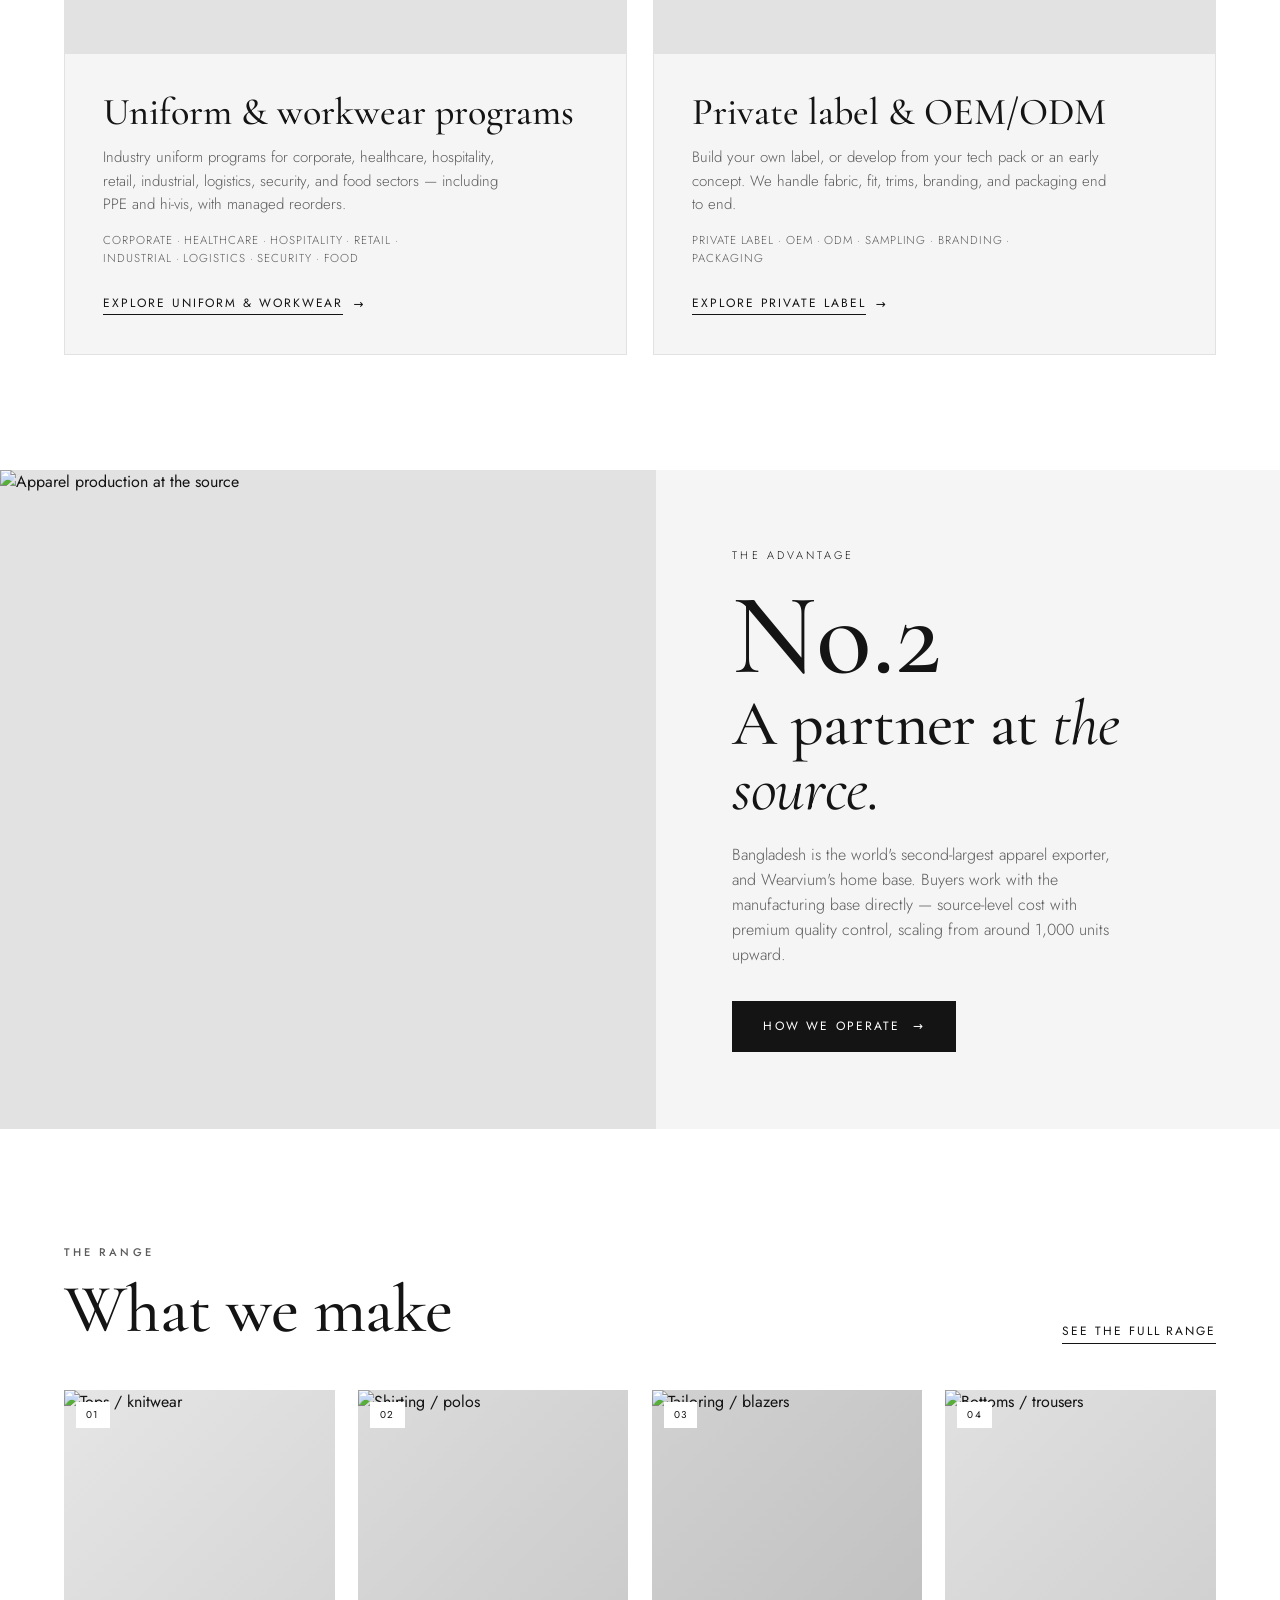
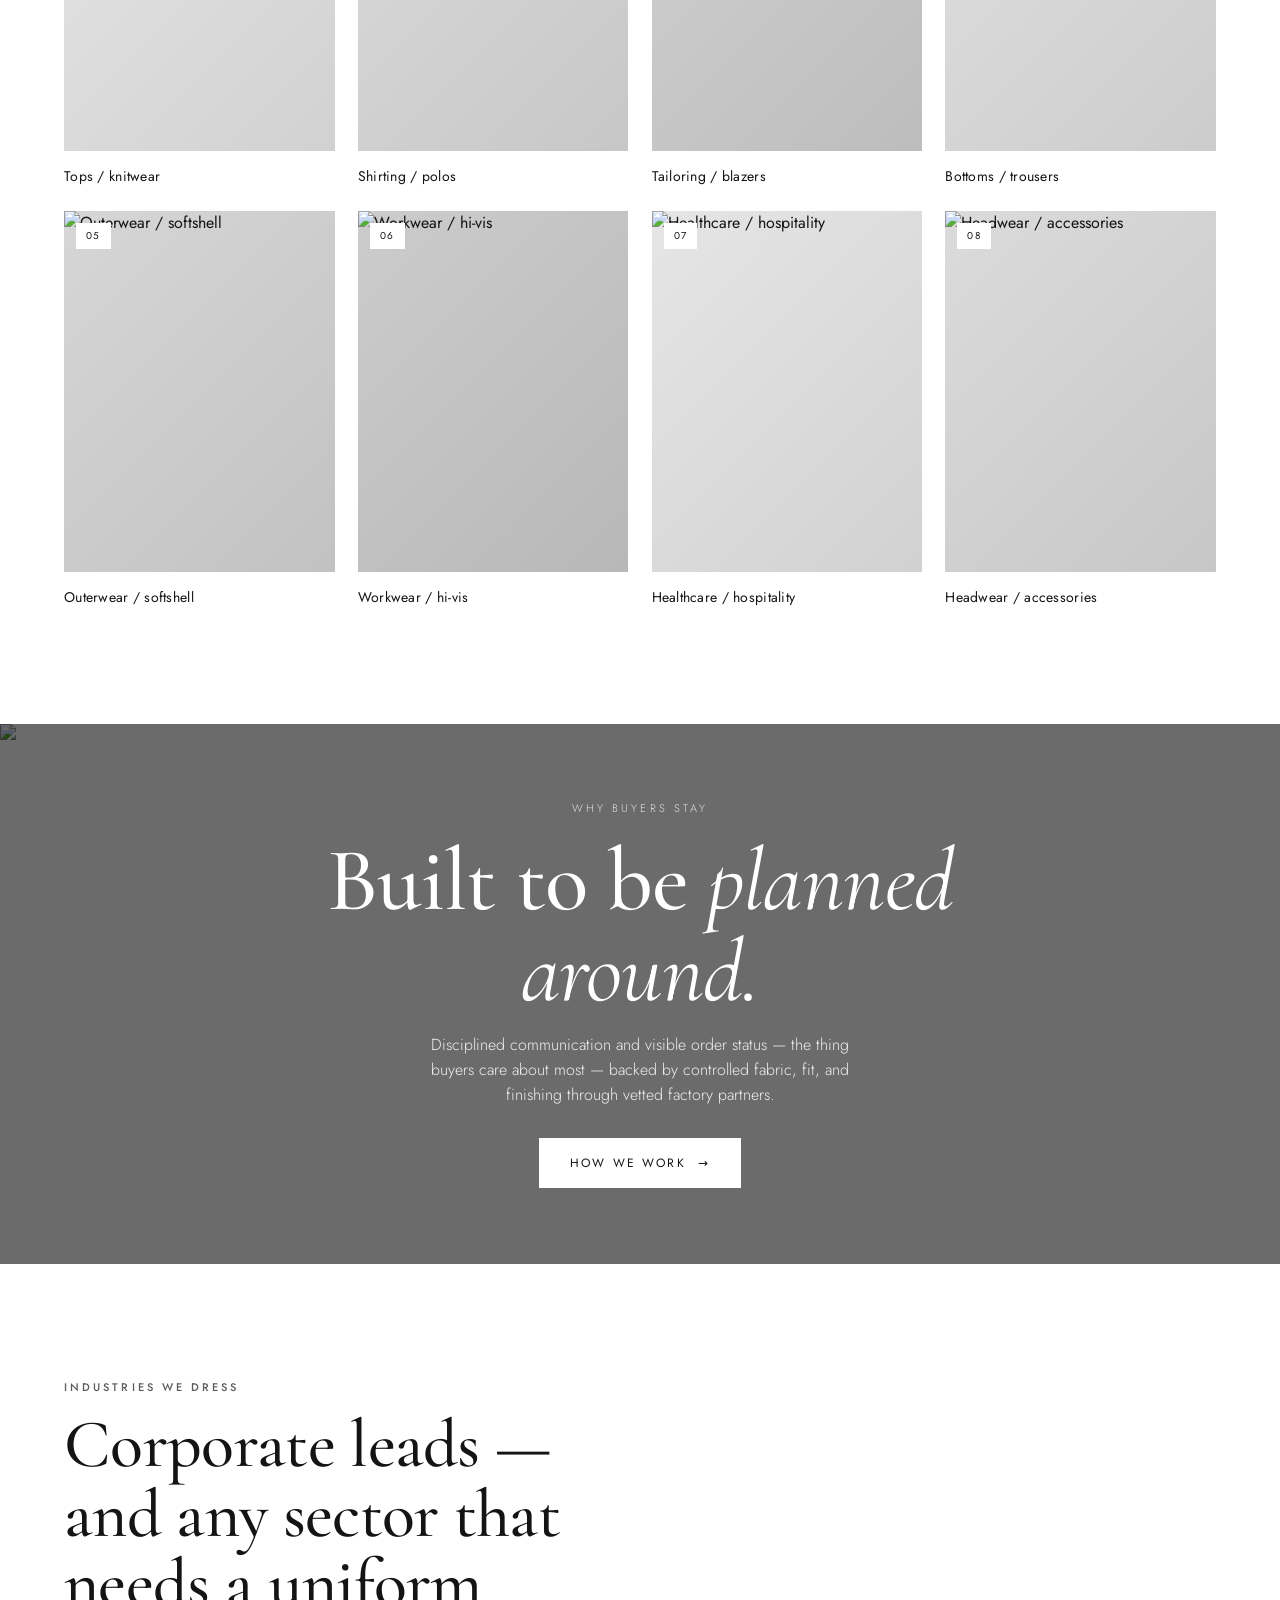
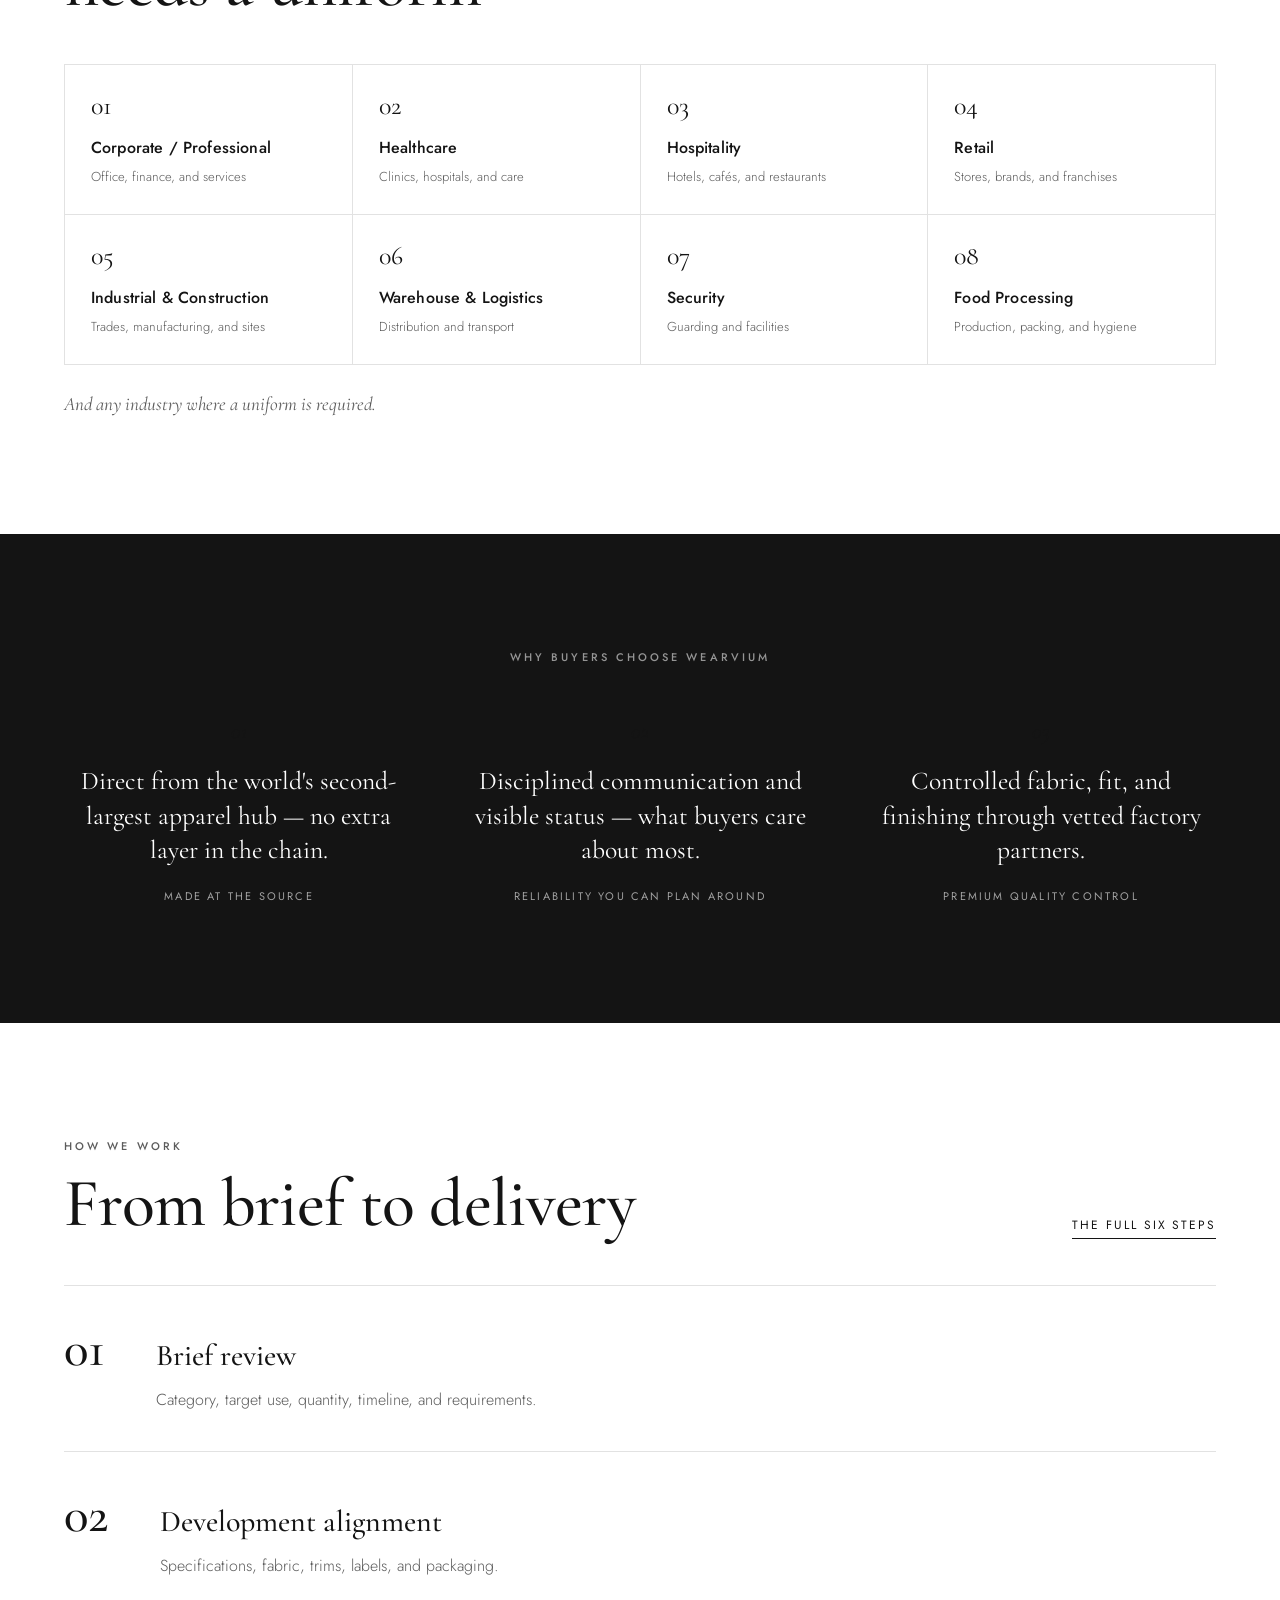
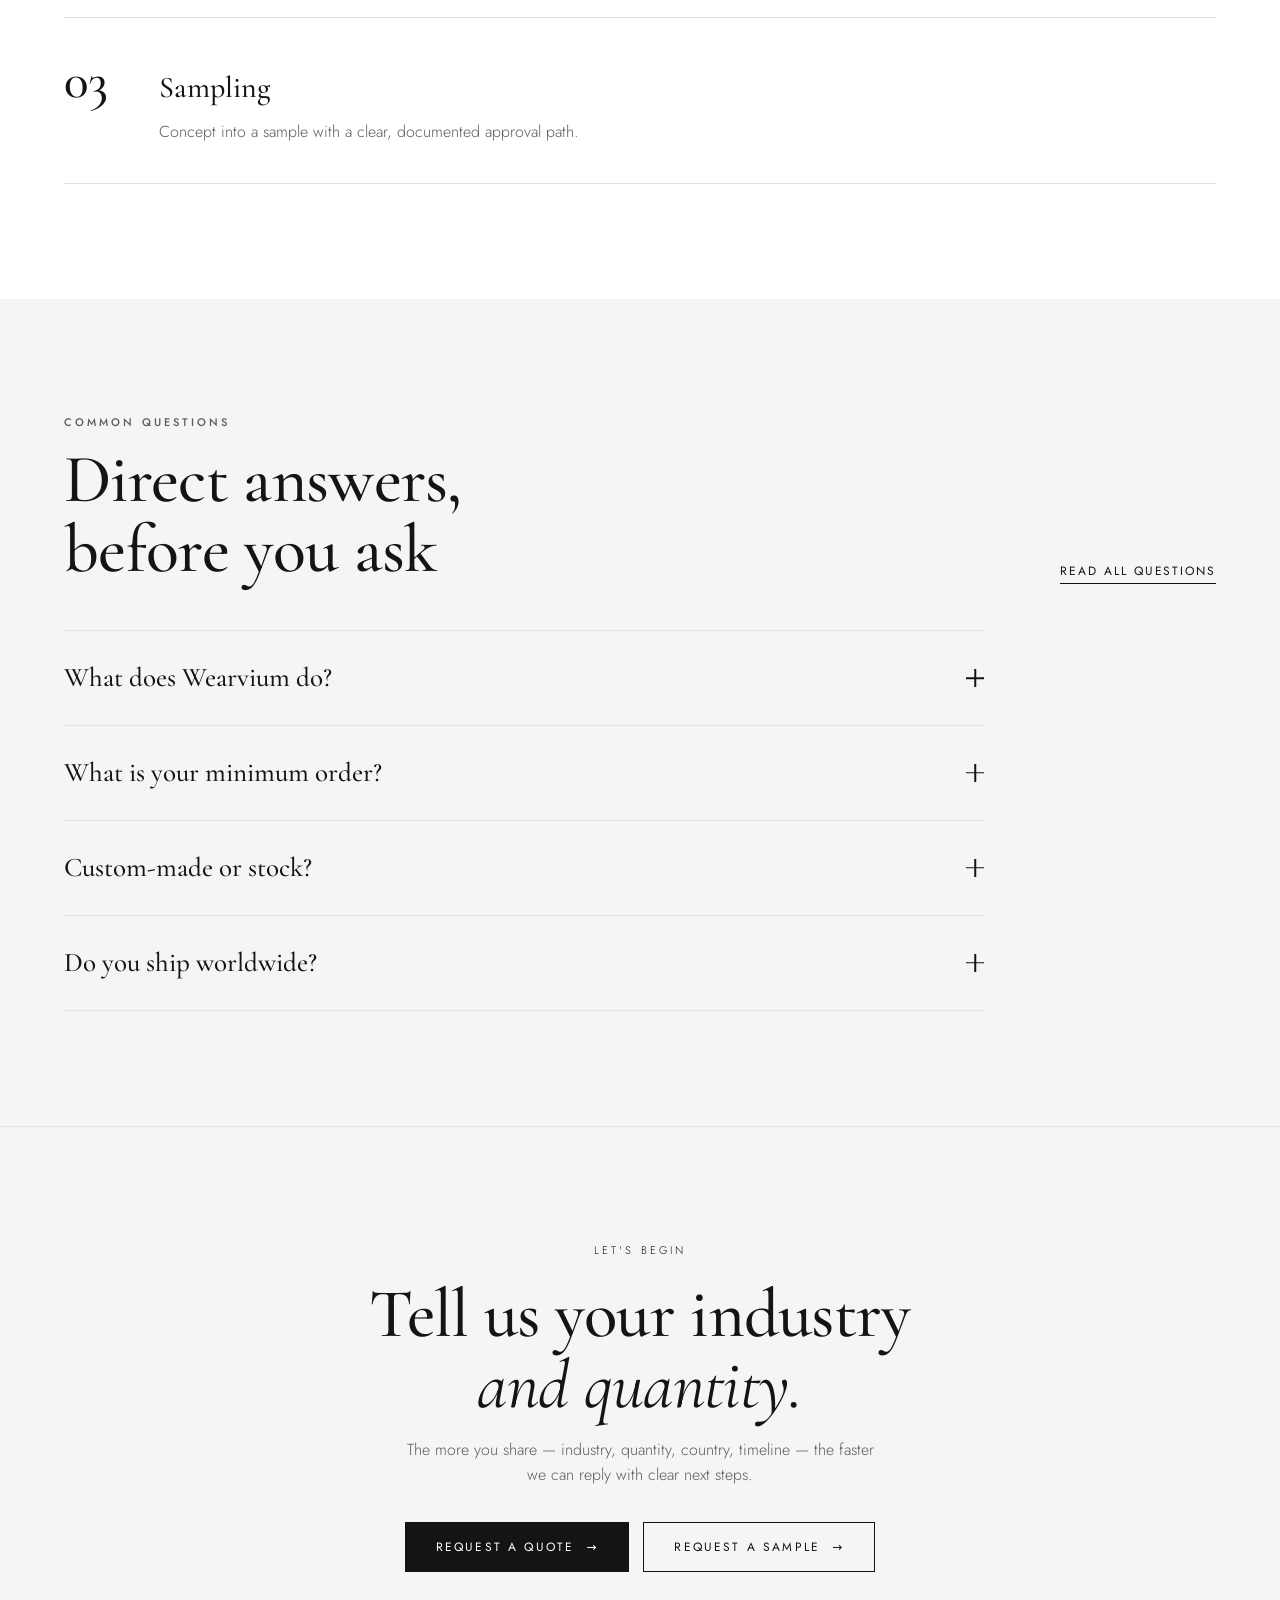
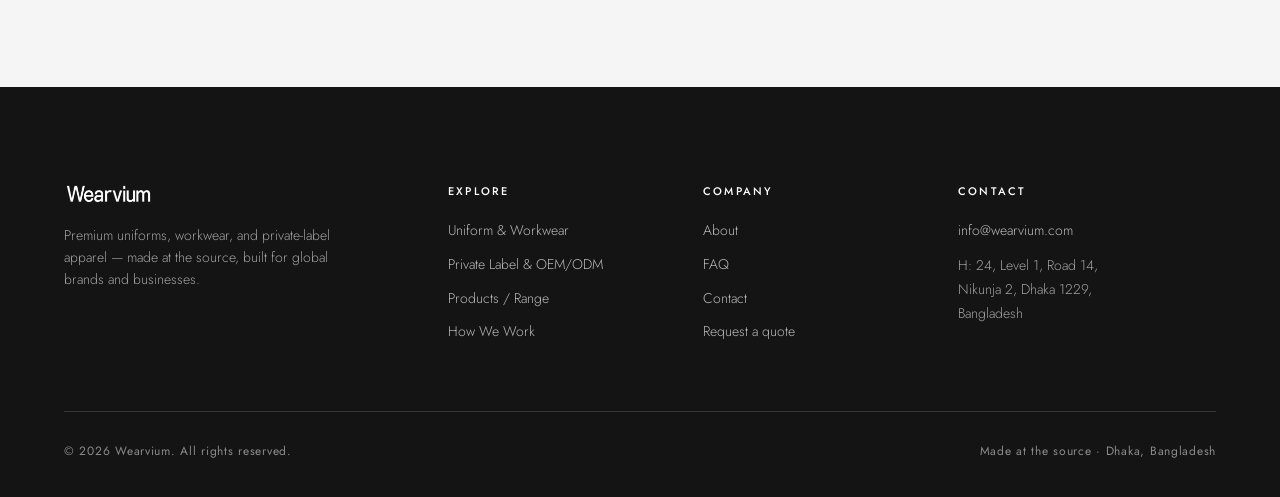
==== commit 407539c2: "Add files via upload" ====
--- a/index.html
+++ b/index.html
@@ -3,659 +3,233 @@
 <head>
 <meta charset="UTF-8">
 <meta name="viewport" content="width=device-width, initial-scale=1">
-<title>Aveline — Contemporary Atelier</title>
-<meta name="description" content="Aveline is a contemporary fashion atelier. Considered pieces, made to last — new arrivals, the Pre-Look 2026 campaign, and the bridal collection.">
+<title>Wearvium — Uniforms, workwear &amp; private-label apparel, made at the source</title>
+<meta name="description" content="Wearvium develops and supplies premium uniforms, workwear, and private-label apparel for businesses and brands worldwide — direct from Bangladesh, the world's second-largest garment hub.">
+<link rel="icon" href="favicon.png">
+<link rel="apple-touch-icon" href="apple-touch-icon.png">
+<meta property="og:title" content="Wearvium — Uniforms, workwear &amp; private-label apparel, made at the source">
+<meta property="og:description" content="Wearvium develops and supplies premium uniforms, workwear, and private-label apparel for businesses and brands worldwide — direct from Bangladesh, the world's second-largest garment hub.">
+<meta property="og:type" content="website">
 <link rel="preconnect" href="https://fonts.googleapis.com">
 <link rel="preconnect" href="https://fonts.gstatic.com" crossorigin>
 <link href="https://fonts.googleapis.com/css2?family=Cormorant+Garamond:ital,wght@0,400;0,500;0,600;1,400;1,500&family=Jost:wght@300;400;500;600&display=swap" rel="stylesheet">
-<style>
-  :root{
-    --bone:#F4F1EC;
-    --paper:#FBFAF7;
-    --ink:#16140F;
-    --ink-soft:#5A554B;
-    --line:#E3DDD3;
-    --wine:#7A2B34;
-    --wine-deep:#5E1F27;
-    --maxw:1320px;
-    --pad:clamp(20px,5vw,64px);
-    --ease:cubic-bezier(.22,.61,.36,1);
-  }
-  *{box-sizing:border-box;margin:0;padding:0}
-  html{scroll-behavior:smooth}
-  body{
-    background:var(--bone);
-    color:var(--ink);
-    font-family:'Jost',system-ui,sans-serif;
-    font-weight:400;
-    line-height:1.55;
-    -webkit-font-smoothing:antialiased;
-    overflow-x:hidden;
-  }
-  img{display:block;max-width:100%}
-  a{color:inherit;text-decoration:none}
-  button{font-family:inherit;cursor:pointer;border:none;background:none;color:inherit}
-  ::selection{background:var(--wine);color:var(--bone)}
-
-  .display{font-family:'Cormorant Garamond',serif;font-weight:500;line-height:1.02;letter-spacing:-.01em}
-  .eyebrow{font-size:11px;letter-spacing:.28em;text-transform:uppercase;font-weight:500;color:var(--ink-soft)}
-  .wrap{max-width:var(--maxw);margin:0 auto;padding-left:var(--pad);padding-right:var(--pad)}
-
-  a:focus-visible,button:focus-visible{outline:2px solid var(--wine);outline-offset:3px;border-radius:1px}
-
-  /* ---------- announcement ---------- */
-  .announce{
-    background:var(--ink);color:var(--bone);
-    text-align:center;font-size:11px;letter-spacing:.22em;text-transform:uppercase;
-    padding:9px 16px;
-  }
-
-  /* ---------- nav ---------- */
-  header{position:sticky;top:0;z-index:60;background:rgba(244,241,236,.82);backdrop-filter:blur(12px);border-bottom:1px solid var(--line);transition:background .3s}
-  .nav{display:grid;grid-template-columns:1fr auto 1fr;align-items:center;height:74px}
-  .nav-links,.nav-icons{display:flex;align-items:center;gap:30px}
-  .nav-icons{justify-content:flex-end;gap:22px}
-  .nav-links a,.nav-icons button{font-size:12px;letter-spacing:.14em;text-transform:uppercase;font-weight:400;position:relative;color:var(--ink)}
-  .nav-links a::after{content:"";position:absolute;left:0;bottom:-5px;width:0;height:1px;background:var(--ink);transition:width .35s var(--ease)}
-  .nav-links a:hover::after{width:100%}
-  .brand{font-family:'Cormorant Garamond',serif;font-size:30px;font-weight:600;letter-spacing:.16em;text-align:center;line-height:1}
-  .cart-btn{position:relative}
-  .cart-count{position:absolute;top:-9px;right:-12px;background:var(--wine);color:var(--bone);font-size:10px;letter-spacing:0;min-width:16px;height:16px;border-radius:9px;display:grid;place-items:center;padding:0 4px;font-weight:500}
-  .menu-toggle{display:none}
-
-  /* ---------- hero ---------- */
-  .hero{position:relative;min-height:calc(100vh - 74px - 31px);display:flex;align-items:flex-end;overflow:hidden}
-  .hero-media{position:absolute;inset:0;z-index:0}
-  .hero-media img{width:100%;height:100%;object-fit:cover;object-position:center 22%}
-  .hero-media::after{content:"";position:absolute;inset:0;background:linear-gradient(180deg,rgba(0,0,0,.18) 0%,rgba(0,0,0,0) 32%,rgba(0,0,0,.05) 60%,rgba(0,0,0,.42) 100%)}
-  .hero-inner{position:relative;z-index:2;width:100%;padding-bottom:clamp(40px,7vw,84px);color:var(--bone)}
-  .hero-eyebrow{color:rgba(244,241,236,.85);margin-bottom:20px}
-  .hero h1{font-size:clamp(54px,11vw,164px);color:var(--bone);font-weight:500}
-  .hero h1 em{font-style:italic;font-weight:400}
-  .hero-row{display:flex;flex-wrap:wrap;align-items:flex-end;justify-content:space-between;gap:28px;margin-top:26px}
-  .hero-row p{max-width:34ch;color:rgba(244,241,236,.9);font-weight:300;font-size:15px}
-  .btn{display:inline-flex;align-items:center;gap:12px;font-size:12px;letter-spacing:.18em;text-transform:uppercase;padding:15px 30px;border:1px solid currentColor;transition:.4s var(--ease)}
-  .btn .arrow{transition:transform .4s var(--ease)}
-  .btn:hover .arrow{transform:translateX(6px)}
-  .btn-light{background:var(--bone);color:var(--ink);border-color:var(--bone)}
-  .btn-light:hover{background:transparent;color:var(--bone)}
-  .btn-dark{background:var(--ink);color:var(--bone);border-color:var(--ink)}
-  .btn-dark:hover{background:transparent;color:var(--ink)}
-
-  /* hero load reveal */
-  .reveal{opacity:0;transform:translateY(26px)}
-  .reveal.in{opacity:1;transform:none;transition:opacity 1s var(--ease),transform 1s var(--ease)}
-  .d1{transition-delay:.05s}.d2{transition-delay:.18s}.d3{transition-delay:.32s}
-
-  /* ---------- marquee ---------- */
-  .marquee{border-bottom:1px solid var(--line);background:var(--paper);overflow:hidden;white-space:nowrap}
-  .marquee-track{display:inline-flex;gap:58px;padding:18px 0;animation:scroll 32s linear infinite;will-change:transform}
-  .marquee span{font-family:'Cormorant Garamond',serif;font-style:italic;font-size:19px;color:var(--ink-soft);display:inline-flex;align-items:center;gap:58px}
-  .marquee span::after{content:"✦";font-style:normal;font-size:10px;color:var(--wine)}
-  @keyframes scroll{to{transform:translateX(-50%)}}
-
-  /* ---------- section heading ---------- */
-  .sec{padding:clamp(64px,9vw,124px) 0}
-  .sec-head{display:flex;align-items:flex-end;justify-content:space-between;gap:24px;margin-bottom:46px;flex-wrap:wrap}
-  .sec-head h2{font-size:clamp(34px,5.5vw,68px)}
-  .sec-head a{font-size:12px;letter-spacing:.16em;text-transform:uppercase;border-bottom:1px solid var(--ink);padding-bottom:3px;transition:.3s}
-  .sec-head a:hover{color:var(--wine);border-color:var(--wine)}
-
-  /* ---------- product grid ---------- */
-  .grid{display:grid;grid-template-columns:repeat(4,1fr);gap:clamp(14px,1.8vw,26px)}
-  .card{position:relative}
-  .card-media{position:relative;aspect-ratio:3/4;overflow:hidden;background:var(--line)}
-  .card-media img{width:100%;height:100%;object-fit:cover;transition:transform 1.1s var(--ease),opacity .5s ease}
-  .card:hover .card-media img{transform:scale(1.045)}
-  .tag{position:absolute;top:12px;left:12px;z-index:3;background:var(--bone);color:var(--ink);font-size:10px;letter-spacing:.14em;text-transform:uppercase;padding:5px 10px}
-  .tag.sale{background:var(--wine);color:var(--bone)}
-  .quick{position:absolute;left:12px;right:12px;bottom:12px;z-index:3;background:var(--ink);color:var(--bone);font-size:11px;letter-spacing:.18em;text-transform:uppercase;padding:13px;text-align:center;opacity:0;transform:translateY(12px);transition:.45s var(--ease)}
-  .card:hover .quick,.card:focus-within .quick{opacity:1;transform:none}
-  .quick:hover{background:var(--wine)}
-  .card-info{padding-top:15px;display:flex;justify-content:space-between;gap:14px;align-items:baseline}
-  .card-info h3{font-family:'Jost',sans-serif;font-weight:400;font-size:14px;letter-spacing:.02em}
-  .card-info .meta{font-size:12px;color:var(--ink-soft);margin-top:3px;letter-spacing:.05em}
-  .price{font-size:14px;white-space:nowrap}
-  .price .was{color:var(--ink-soft);text-decoration:line-through;margin-right:7px;font-size:12px}
-  .price .now{color:var(--wine)}
-
-  /* ---------- editorial split ---------- */
-  .split{display:grid;grid-template-columns:1.05fr 1fr;align-items:stretch;min-height:560px}
-  .split.flip{grid-template-columns:1fr 1.05fr}
-  .split-media{position:relative;overflow:hidden;background:var(--line);min-height:380px}
-  .split-media img{width:100%;height:100%;object-fit:cover}
-  .split-text{display:flex;flex-direction:column;justify-content:center;padding:clamp(36px,6vw,92px);background:var(--paper)}
-  .split.flip .split-text{order:-1}
-  .split-text .eyebrow{color:var(--wine);margin-bottom:22px}
-  .split-text h2{font-size:clamp(38px,5vw,72px);margin-bottom:22px}
-  .split-text p{max-width:42ch;color:var(--ink-soft);margin-bottom:34px;font-weight:300}
-
-  /* ---------- promo banner ---------- */
-  .promo{position:relative;min-height:62vh;display:grid;place-items:center;text-align:center;color:var(--bone);overflow:hidden}
-  .promo img{position:absolute;inset:0;width:100%;height:100%;object-fit:cover;object-position:center 30%}
-  .promo::after{content:"";position:absolute;inset:0;background:rgba(20,18,14,.46)}
-  .promo-inner{position:relative;z-index:2;padding:0 24px}
-  .promo .eyebrow{color:rgba(244,241,236,.8);margin-bottom:18px}
-  .promo h2{font-size:clamp(40px,8vw,108px);color:var(--bone);margin-bottom:14px}
-  .promo p{color:rgba(244,241,236,.9);margin-bottom:30px;font-weight:300}
-
-  /* ---------- categories ---------- */
-  .cats{display:grid;grid-template-columns:repeat(3,1fr);gap:clamp(14px,1.8vw,24px)}
-  .cat{position:relative;aspect-ratio:4/5;overflow:hidden;background:var(--line);display:flex;align-items:flex-end}
-  .cat img{position:absolute;inset:0;width:100%;height:100%;object-fit:cover;transition:transform 1.1s var(--ease)}
-  .cat:hover img{transform:scale(1.05)}
-  .cat::after{content:"";position:absolute;inset:0;background:linear-gradient(180deg,rgba(0,0,0,0) 40%,rgba(0,0,0,.5) 100%)}
-  .cat-label{position:relative;z-index:2;padding:26px;color:var(--bone);width:100%;display:flex;justify-content:space-between;align-items:flex-end}
-  .cat-label h3{font-family:'Cormorant Garamond',serif;font-size:30px;font-weight:500}
-  .cat-label span{font-size:11px;letter-spacing:.16em;text-transform:uppercase;border-bottom:1px solid var(--bone);padding-bottom:2px}
-
-  /* ---------- press ---------- */
-  .press{background:var(--ink);color:var(--bone)}
-  .press .eyebrow{color:rgba(244,241,236,.55);text-align:center;display:block;margin-bottom:46px}
-  .quotes{display:grid;grid-template-columns:repeat(3,1fr);gap:clamp(28px,4vw,64px)}
-  .quote{text-align:center}
-  .quote p{font-family:'Cormorant Garamond',serif;font-style:italic;font-size:clamp(20px,2vw,26px);line-height:1.4;color:var(--bone);margin-bottom:18px}
-  .quote cite{font-style:normal;font-size:11px;letter-spacing:.2em;text-transform:uppercase;color:rgba(244,241,236,.6)}
-
-  /* ---------- journal ---------- */
-  .journal-grid{display:grid;grid-template-columns:repeat(3,1fr);gap:clamp(20px,3vw,40px)}
-  .post-media{aspect-ratio:5/4;overflow:hidden;background:var(--line);margin-bottom:20px}
-  .post-media img{width:100%;height:100%;object-fit:cover;transition:transform 1s var(--ease)}
-  .post:hover .post-media img{transform:scale(1.04)}
-  .post .eyebrow{color:var(--wine);margin-bottom:12px}
-  .post h3{font-family:'Cormorant Garamond',serif;font-size:25px;font-weight:500;line-height:1.18;margin-bottom:10px}
-  .post p{color:var(--ink-soft);font-size:14px;font-weight:300;max-width:40ch}
-
-  /* ---------- newsletter ---------- */
-  .news{background:var(--paper);border-top:1px solid var(--line)}
-  .news-inner{text-align:center;max-width:620px;margin:0 auto}
-  .news h2{font-size:clamp(34px,5vw,60px);margin-bottom:16px}
-  .news p{color:var(--ink-soft);margin-bottom:34px;font-weight:300}
-  .news-form{display:flex;gap:0;border-bottom:1px solid var(--ink);max-width:460px;margin:0 auto}
-  .news-form input{flex:1;background:none;border:none;padding:14px 4px;font-family:inherit;font-size:14px;letter-spacing:.04em;color:var(--ink)}
-  .news-form input::placeholder{color:var(--ink-soft)}
-  .news-form input:focus{outline:none}
-  .news-form button{font-size:12px;letter-spacing:.18em;text-transform:uppercase;padding:0 6px}
-  .news-form button:hover{color:var(--wine)}
-  .news-note{font-size:11px;color:var(--ink-soft);margin-top:14px;letter-spacing:.05em}
-
-  /* ---------- footer ---------- */
-  footer{background:var(--ink);color:rgba(244,241,236,.78);padding:clamp(56px,8vw,96px) 0 36px}
-  .foot-top{display:grid;grid-template-columns:1.6fr 1fr 1fr 1fr;gap:40px;padding-bottom:56px;border-bottom:1px solid rgba(244,241,236,.14)}
-  .foot-brand .brand{color:var(--bone);text-align:left;font-size:34px;margin-bottom:18px}
-  .foot-brand p{max-width:32ch;font-weight:300;font-size:14px;color:rgba(244,241,236,.6)}
-  .foot-col h4{font-size:11px;letter-spacing:.2em;text-transform:uppercase;color:var(--bone);margin-bottom:20px;font-weight:500}
-  .foot-col a{display:block;font-size:14px;font-weight:300;margin-bottom:12px;color:rgba(244,241,236,.7);transition:.25s;width:fit-content}
-  .foot-col a:hover{color:var(--bone)}
-  .foot-bot{display:flex;justify-content:space-between;align-items:center;flex-wrap:wrap;gap:16px;padding-top:30px;font-size:12px;letter-spacing:.06em;color:rgba(244,241,236,.5)}
-  .foot-bot .socials{display:flex;gap:24px}
-  .foot-bot a:hover{color:var(--bone)}
-
-  /* ---------- cart drawer ---------- */
-  .overlay{position:fixed;inset:0;background:rgba(20,18,14,.4);opacity:0;visibility:hidden;transition:.4s;z-index:90}
-  .overlay.open{opacity:1;visibility:visible}
-  .drawer{position:fixed;top:0;right:0;height:100%;width:min(420px,92vw);background:var(--bone);z-index:100;transform:translateX(100%);transition:transform .5s var(--ease);display:flex;flex-direction:column}
-  .drawer.open{transform:none}
-  .drawer-head{display:flex;justify-content:space-between;align-items:center;padding:26px var(--pad);border-bottom:1px solid var(--line)}
-  .drawer-head h3{font-family:'Cormorant Garamond',serif;font-size:24px;font-weight:500}
-  .drawer-close{font-size:13px;letter-spacing:.1em;text-transform:uppercase}
-  .drawer-body{flex:1;overflow-y:auto;padding:8px var(--pad)}
-  .line-item{display:flex;gap:16px;padding:22px 0;border-bottom:1px solid var(--line)}
-  .line-item .thumb{width:72px;height:92px;background:var(--line);object-fit:cover;flex-shrink:0}
-  .line-item .li-info{flex:1}
-  .line-item h4{font-weight:400;font-size:14px;margin-bottom:4px}
-  .line-item .li-meta{font-size:12px;color:var(--ink-soft);margin-bottom:10px}
-  .line-item .li-row{display:flex;justify-content:space-between;align-items:center}
-  .qty{display:flex;align-items:center;gap:12px;border:1px solid var(--line);padding:4px 10px}
-  .qty button{font-size:15px;line-height:1;color:var(--ink-soft)}
-  .qty button:hover{color:var(--ink)}
-  .li-remove{font-size:11px;letter-spacing:.1em;text-transform:uppercase;color:var(--ink-soft)}
-  .li-remove:hover{color:var(--wine)}
-  .cart-empty{text-align:center;color:var(--ink-soft);padding:70px 0;font-weight:300}
-  .drawer-foot{padding:24px var(--pad);border-top:1px solid var(--line)}
-  .drawer-foot .totals{display:flex;justify-content:space-between;margin-bottom:6px;font-size:14px}
-  .drawer-foot .totals.grand{font-size:16px;margin-bottom:20px}
-  .drawer-foot .ship-note{font-size:11px;color:var(--ink-soft);margin-bottom:20px;letter-spacing:.04em}
-  .checkout{width:100%;text-align:center;justify-content:center}
-
-  /* scroll-in for sections */
-  .obs{opacity:0;transform:translateY(30px)}
-  .obs.in{opacity:1;transform:none;transition:opacity .8s var(--ease),transform .8s var(--ease)}
-
-  /* ---------- responsive ---------- */
-  @media(max-width:1040px){
-    .foot-top{grid-template-columns:1fr 1fr}
-    .foot-brand{grid-column:1/-1}
-  }
-  @media(max-width:860px){
-    .nav{grid-template-columns:auto 1fr auto}
-    .nav-links{display:none}
-    .menu-toggle{display:inline-flex;font-size:12px;letter-spacing:.14em;text-transform:uppercase}
-    .grid{grid-template-columns:repeat(2,1fr)}
-    .split,.split.flip{grid-template-columns:1fr}
-    .split.flip .split-text{order:0}
-    .cats,.quotes,.journal-grid{grid-template-columns:1fr}
-    .quotes{gap:48px}
-    .cats{gap:14px}
-    .journal-grid{gap:40px}
-    /* mobile menu panel */
-    .mobile-menu{position:fixed;inset:0;background:var(--bone);z-index:80;padding:90px var(--pad) 40px;transform:translateY(-100%);transition:transform .5s var(--ease);display:flex;flex-direction:column;gap:8px}
-    .mobile-menu.open{transform:none}
-    .mobile-menu a{font-family:'Cormorant Garamond',serif;font-size:38px;font-weight:500;padding:6px 0;border-bottom:1px solid var(--line)}
-  }
-  @media(min-width:861px){.mobile-menu{display:none}}
-  @media(max-width:520px){
-    .grid{grid-template-columns:1fr 1fr;gap:12px}
-    .card-info h3{font-size:13px}
-    .hero-row{flex-direction:column;align-items:flex-start}
-  }
-  @media(prefers-reduced-motion:reduce){
-    *{animation-duration:.001ms!important;transition-duration:.001ms!important}
-    .reveal,.obs{opacity:1;transform:none}
-    html{scroll-behavior:auto}
-  }
-</style>
+<link rel="stylesheet" href="styles.css">
 </head>
 <body>
 
-<div class="announce">Complimentary shipping on orders over $200 — Pre-Look 2026 now arriving</div>
+<div class="announce">Apparel made at the source — uniform, workwear &amp; private-label, direct from Bangladesh</div>
 
 <header>
   <nav class="wrap nav">
+    <a class="brand" href="index.html" aria-label="Wearvium home"><img src="wearvium-logo.png" alt="Wearvium"></a>
+    <div class="nav-cluster">
+      <div class="nav-links">
+        <a href="uniform-workwear.html">Uniform &amp; Workwear</a>
+        <a href="private-label.html">Private Label</a>
+        <a href="products.html">Products</a>
+        <a href="how-we-work.html">How We Work</a>
+      </div>
+      <a class="ulink" href="about.html">About</a>
+      <a class="ulink" href="faq.html">FAQ</a>
+      <a class="nav-cta" href="contact.html#quote">Request a quote <span class="arrow">&rarr;</span></a>
+    </div>
     <button class="menu-toggle" id="menuToggle" aria-label="Open menu">Menu</button>
-    <div class="nav-links">
-      <a href="#new">New In</a>
-      <a href="#collection">Collections</a>
-      <a href="#story">Our Story</a>
-      <a href="#journal">Journal</a>
-    </div>
-    <a href="#top" class="brand">AVELINE</a>
-    <div class="nav-icons">
-      <button aria-label="Search">Search</button>
-      <button aria-label="Account" class="acct">Account</button>
-      <button class="cart-btn" id="cartOpen" aria-label="Open cart">
-        Bag<span class="cart-count" id="cartCount">0</span>
-      </button>
-    </div>
   </nav>
 </header>
 
-<!-- mobile menu -->
 <div class="mobile-menu" id="mobileMenu">
-  <a href="#new">New In</a>
-  <a href="#collection">Collections</a>
-  <a href="#story">Our Story</a>
-  <a href="#journal">Journal</a>
-  <a href="#contact">Contact</a>
+  <a href="uniform-workwear.html">Uniform &amp; Workwear</a>
+  <a href="private-label.html">Private Label</a>
+  <a href="products.html">Products</a>
+  <a href="how-we-work.html">How We Work</a>
+  <a href="about.html">About</a>
+  <a href="faq.html">FAQ</a>
+  <a href="contact.html#quote">Request a quote</a>
 </div>
 
 <main id="top">
 
-  <!-- HERO -->
   <section class="hero">
-    <div class="hero-media">
-      <img data-fallback="1" alt="Aveline Pre-Look 2026 campaign"
-        src="https://images.unsplash.com/photo-1490481651871-ab68de25d43d?w=1600&q=80&auto=format&fit=crop">
-    </div>
+    <div class="hero-media"><img data-fallback data-seed="1" alt="Apparel manufacturing at the source" src="https://images.unsplash.com/photo-1582538955726-8a88710bc514?w=1600&q=80&auto=format&fit=crop"></div>
     <div class="hero-inner wrap">
-      <p class="eyebrow hero-eyebrow reveal d1">The Pre-Look 2026 Campaign</p>
-      <h1 class="display reveal d2">Quiet<br><em>luxury,</em> worn loud.</h1>
+      <p class="eyebrow hero-eyebrow reveal d1">Made at the source</p>
+      <h1 class="display reveal d2">Uniforms, workwear<br>&amp; <em>private-label</em> apparel.</h1>
       <div class="hero-row reveal d3">
-        <p>A considered wardrobe of tailored essentials, made in limited runs from natural fibres.</p>
-        <a href="#new" class="btn btn-light">Shop the collection <span class="arrow">→</span></a>
-      </div>
-    </div>
-  </section>
-
-  <!-- MARQUEE -->
+        <p>Premium apparel for businesses and brands worldwide — developed, branded, and delivered by one team, direct from Bangladesh, the world's second-largest garment hub.</p>
+        <div class="hero-actions">
+          <a href="contact.html#quote" class="btn btn-light">Request a quote <span class="arrow">&rarr;</span></a>
+          <a href="contact.html?interest=sample#quote" class="btn btn-outline-light">Request a sample <span class="arrow">&rarr;</span></a>
+        </div>
+      </div>
+    </div>
+  </section>
+
   <div class="marquee" aria-hidden="true">
     <div class="marquee-track">
-      <span>Made in limited runs</span><span>Natural fibres only</span><span>Carbon-neutral delivery</span><span>Atelier-finished</span>
-      <span>Made in limited runs</span><span>Natural fibres only</span><span>Carbon-neutral delivery</span><span>Atelier-finished</span>
+      <span>Made at the source</span><span>Premium quality control</span><span>Custom or stock</span><span>Branding in-house</span><span>Worldwide delivery</span><span>From ~1,000 units</span>
+      <span>Made at the source</span><span>Premium quality control</span><span>Custom or stock</span><span>Branding in-house</span><span>Worldwide delivery</span><span>From ~1,000 units</span>
     </div>
   </div>
 
-  <!-- NEW IN -->
-  <section class="sec" id="new">
+  <section class="sec" id="pillars">
     <div class="wrap">
       <div class="sec-head obs">
-        <div>
-          <p class="eyebrow" style="margin-bottom:14px">Just arrived</p>
-          <h2 class="display">New In</h2>
-        </div>
-        <a href="#collection">View all</a>
-      </div>
-      <div class="grid" id="gridNew"></div>
-    </div>
-  </section>
-
-  <!-- EDITORIAL SPLIT -->
-  <section class="split obs" id="story">
-    <div class="split-media">
-      <img data-fallback="1" alt="Inside the Aveline atelier"
-        src="https://images.unsplash.com/photo-1556905055-8f358a7a47b2?w=1100&q=80&auto=format&fit=crop">
-    </div>
+        <div><p class="eyebrow">Two equal pillars</p><h2 class="display">Two ways to work with us</h2></div>
+        <a class="seclink" href="products.html">View the full range</a>
+      </div>
+      <div class="feat-grid obs">
+        <article class="feat">
+          <div class="feat-media"><span class="pk">A</span><img data-fallback data-seed="2" alt="Uniform and workwear teams" src="https://images.unsplash.com/photo-1566570144806-33f096699a57?w=1000&q=80&auto=format&fit=crop"></div>
+          <div class="feat-body">
+            <h3>Uniform &amp; workwear programs</h3>
+            <p>Industry uniform programs for corporate, healthcare, hospitality, retail, industrial, logistics, security, and food sectors — including PPE and hi-vis, with managed reorders.</p>
+            <p class="pmeta">Corporate &middot; Healthcare &middot; Hospitality &middot; Retail &middot; Industrial &middot; Logistics &middot; Security &middot; Food</p>
+            <a class="flink" href="uniform-workwear.html"><span class="u">Explore uniform &amp; workwear</span> <span class="arrow">&rarr;</span></a>
+          </div>
+        </article>
+        <article class="feat">
+          <div class="feat-media"><span class="pk">B</span><img data-fallback data-seed="3" alt="Private label apparel development" src="https://images.unsplash.com/photo-1576566588028-4147f3842f27?w=1000&q=80&auto=format&fit=crop"></div>
+          <div class="feat-body">
+            <h3>Private label &amp; OEM/ODM</h3>
+            <p>Build your own label, or develop from your tech pack or an early concept. We handle fabric, fit, trims, branding, and packaging end to end.</p>
+            <p class="pmeta">Private label &middot; OEM &middot; ODM &middot; Sampling &middot; Branding &middot; Packaging</p>
+            <a class="flink" href="private-label.html"><span class="u">Explore private label</span> <span class="arrow">&rarr;</span></a>
+          </div>
+        </article>
+      </div>
+    </div>
+  </section>
+
+  <section class="split obs" id="source">
+    <div class="split-media"><img data-fallback data-seed="4" alt="Apparel production at the source" src="https://images.unsplash.com/photo-1741183392804-a37864e6a6d9?w=1100&q=80&auto=format&fit=crop"></div>
     <div class="split-text">
-      <p class="eyebrow">Our Story</p>
-      <h2 class="display">Cut once,<br>worn for years.</h2>
-      <p>We design slowly. Each piece begins on the cutting table in our atelier and is produced in small, traceable batches — so nothing is wasted and everything is made to last.</p>
-      <a href="#journal" class="btn btn-dark" style="align-self:flex-start">Read the journal <span class="arrow">→</span></a>
-    </div>
-  </section>
-
-  <!-- BESTSELLERS -->
-  <section class="sec" id="bestseller" style="padding-top:clamp(64px,9vw,124px)">
+      <p class="eyebrow">The advantage</p>
+      <div class="bignum">No.2</div>
+      <h2 class="display">A partner at <em>the source.</em></h2>
+      <p>Bangladesh is the world's second-largest apparel exporter, and Wearvium's home base. Buyers work with the manufacturing base directly — source-level cost with premium quality control, scaling from around 1,000 units upward.</p>
+      <a href="about.html" class="btn btn-dark" style="align-self:flex-start">How we operate <span class="arrow">&rarr;</span></a>
+    </div>
+  </section>
+
+  <section class="sec" id="range">
     <div class="wrap">
       <div class="sec-head obs">
-        <div>
-          <p class="eyebrow" style="margin-bottom:14px">Most loved</p>
-          <h2 class="display">Bestsellers</h2>
-        </div>
-        <a href="#collection">View all</a>
-      </div>
-      <div class="grid" id="gridBest"></div>
-    </div>
-  </section>
-
-  <!-- PROMO BANNER -->
+        <div><p class="eyebrow">The range</p><h2 class="display">What we make</h2></div>
+        <a class="seclink" href="products.html">See the full range</a>
+      </div>
+      <div class="grid obs" id="rangeGrid"></div>
+    </div>
+  </section>
+
   <section class="promo obs">
-    <img data-fallback="1" alt="The Bridal edit"
-      src="https://images.unsplash.com/photo-1594633312681-425c7b97ccd1?w=1600&q=80&auto=format&fit=crop">
+    <img data-fallback data-seed="5" alt="Staff in uniform" src="https://images.unsplash.com/photo-1582538955726-8a88710bc514?w=1600&q=80&auto=format&fit=crop">
     <div class="promo-inner">
-      <p class="eyebrow">The Bridal Edit</p>
-      <h2 class="display">For the<br>quietest yes.</h2>
-      <p>Made-to-measure gowns and separates, hand-finished in our atelier.</p>
-      <a href="#collection" class="btn btn-light">Explore bridal <span class="arrow">→</span></a>
-    </div>
-  </section>
-
-  <!-- CATEGORIES -->
-  <section class="sec" id="collection">
-    <div class="wrap">
-      <div class="sec-head obs">
-        <div>
-          <p class="eyebrow" style="margin-bottom:14px">Shop by category</p>
-          <h2 class="display">Collections</h2>
-        </div>
-      </div>
-      <div class="cats obs">
-        <a class="cat" href="#new">
-          <img data-fallback="1" alt="Womenswear" src="https://images.unsplash.com/photo-1483985988355-763728e1935b?w=900&q=80&auto=format&fit=crop">
-          <div class="cat-label"><h3>Womenswear</h3><span>Shop →</span></div>
-        </a>
-        <a class="cat" href="#new">
-          <img data-fallback="1" alt="Tailoring" src="https://images.unsplash.com/photo-1507003211169-0a1dd7228f2d?w=900&q=80&auto=format&fit=crop">
-          <div class="cat-label"><h3>Tailoring</h3><span>Shop →</span></div>
-        </a>
-        <a class="cat" href="#new">
-          <img data-fallback="1" alt="Accessories" src="https://images.unsplash.com/photo-1492707892479-7bc8d5a4ee93?w=900&q=80&auto=format&fit=crop">
-          <div class="cat-label"><h3>Accessories</h3><span>Shop →</span></div>
-        </a>
-      </div>
-    </div>
-  </section>
-
-  <!-- PRESS -->
-  <section class="sec press obs">
-    <div class="wrap">
-      <span class="eyebrow">As featured in</span>
-      <div class="quotes">
-        <blockquote class="quote"><p>“The most considered debut of the season — every seam earns its place.”</p><cite>Vogue Australia</cite></blockquote>
-        <blockquote class="quote"><p>“A masterclass in restraint. The tailoring is faultless.”</p><cite>The Business of Fashion</cite></blockquote>
-        <blockquote class="quote"><p>“Quietly luxurious clothes built to outlast the trend cycle.”</p><cite>Harper’s Bazaar</cite></blockquote>
-      </div>
-    </div>
-  </section>
-
-  <!-- JOURNAL -->
-  <section class="sec" id="journal">
-    <div class="wrap">
-      <div class="sec-head obs">
-        <div>
-          <p class="eyebrow" style="margin-bottom:14px">The Journal</p>
-          <h2 class="display">Notes & stories</h2>
-        </div>
-        <a href="#journal">All stories</a>
-      </div>
-      <div class="journal-grid obs">
-        <a class="post" href="#journal">
-          <div class="post-media"><img data-fallback="1" alt="Behind Pre-Look 2026" src="https://images.unsplash.com/photo-1469334031218-e382a71b716b?w=900&q=80&auto=format&fit=crop"></div>
-          <p class="eyebrow">Campaign</p>
-          <h3>Behind Pre-Look 2026</h3>
-          <p>A look inside the shoot, the fabric sourcing, and the people who made it.</p>
-        </a>
-        <a class="post" href="#journal">
-          <div class="post-media"><img data-fallback="1" alt="How to care for linen" src="https://images.unsplash.com/photo-1441984904996-e0b6ba687e04?w=900&q=80&auto=format&fit=crop"></div>
-          <p class="eyebrow">Care</p>
-          <h3>The art of caring for linen</h3>
-          <p>Five habits that keep natural fibres looking their best for decades.</p>
-        </a>
-        <a class="post" href="#journal">
-          <div class="post-media"><img data-fallback="1" alt="Five ways to wear the trench" src="https://images.unsplash.com/photo-1487412720507-e7ab37603c6f?w=900&q=80&auto=format&fit=crop"></div>
-          <p class="eyebrow">Styling</p>
-          <h3>Five ways to wear the trench</h3>
-          <p>Our most versatile silhouette, styled from the desk to the weekend.</p>
-        </a>
-      </div>
-    </div>
-  </section>
-
-  <!-- NEWSLETTER -->
-  <section class="sec news" id="contact">
-    <div class="wrap news-inner">
-      <h2 class="display">Join the atelier list</h2>
-      <p>Early access to drops, private sales, and the occasional note from the studio.</p>
-      <div class="news-form">
-        <input type="email" id="emailInput" placeholder="Your email address" aria-label="Email address">
-        <button id="subscribe">Subscribe →</button>
-      </div>
-      <p class="news-note" id="newsNote">No spam, only good things. Unsubscribe anytime.</p>
+      <p class="eyebrow">Why buyers stay</p>
+      <h2 class="display">Built to be <em>planned around.</em></h2>
+      <p>Disciplined communication and visible order status — the thing buyers care about most — backed by controlled fabric, fit, and finishing through vetted factory partners.</p>
+      <a href="how-we-work.html" class="btn btn-light">How we work <span class="arrow">&rarr;</span></a>
+    </div>
+  </section>
+
+  <section class="sec" id="industries">
+    <div class="wrap">
+      <div class="sec-head obs"><div><p class="eyebrow">Industries we dress</p><h2 class="display">Corporate leads — and any sector that needs a uniform</h2></div></div>
+      <div class="ind-grid obs">
+        <a class="ind" href="uniform-workwear.html"><span class="ix">01</span><h4>Corporate / Professional</h4><p>Office, finance, and services</p></a>
+        <a class="ind" href="uniform-workwear.html"><span class="ix">02</span><h4>Healthcare</h4><p>Clinics, hospitals, and care</p></a>
+        <a class="ind" href="uniform-workwear.html"><span class="ix">03</span><h4>Hospitality</h4><p>Hotels, caf&eacute;s, and restaurants</p></a>
+        <a class="ind" href="uniform-workwear.html"><span class="ix">04</span><h4>Retail</h4><p>Stores, brands, and franchises</p></a>
+        <a class="ind" href="uniform-workwear.html"><span class="ix">05</span><h4>Industrial &amp; Construction</h4><p>Trades, manufacturing, and sites</p></a>
+        <a class="ind" href="uniform-workwear.html"><span class="ix">06</span><h4>Warehouse &amp; Logistics</h4><p>Distribution and transport</p></a>
+        <a class="ind" href="uniform-workwear.html"><span class="ix">07</span><h4>Security</h4><p>Guarding and facilities</p></a>
+        <a class="ind" href="uniform-workwear.html"><span class="ix">08</span><h4>Food Processing</h4><p>Production, packing, and hygiene</p></a>
+      </div>
+      <p class="ind-note obs">And any industry where a uniform is required.</p>
+    </div>
+  </section>
+
+  <section class="sec principles obs">
+    <div class="wrap">
+      <span class="eyebrow">Why buyers choose Wearvium</span>
+      <div class="prin-grid">
+        <blockquote class="prin"><div class="pn">01</div><p>Direct from the world's second-largest apparel hub — no extra layer in the chain.</p><cite>Made at the source</cite></blockquote>
+        <blockquote class="prin"><div class="pn">02</div><p>Disciplined communication and visible status — what buyers care about most.</p><cite>Reliability you can plan around</cite></blockquote>
+        <blockquote class="prin"><div class="pn">03</div><p>Controlled fabric, fit, and finishing through vetted factory partners.</p><cite>Premium quality control</cite></blockquote>
+      </div>
+    </div>
+  </section>
+
+  <section class="sec" id="process">
+    <div class="wrap">
+      <div class="sec-head obs"><div><p class="eyebrow">How we work</p><h2 class="display">From brief to delivery</h2></div><a class="seclink" href="how-we-work.html">The full six steps</a></div>
+      <div class="steps obs">
+        <div class="step"><span class="sn">01</span><div><h3>Brief review</h3><p>Category, target use, quantity, timeline, and requirements.</p></div></div>
+        <div class="step"><span class="sn">02</span><div><h3>Development alignment</h3><p>Specifications, fabric, trims, labels, and packaging.</p></div></div>
+        <div class="step"><span class="sn">03</span><div><h3>Sampling</h3><p>Concept into a sample with a clear, documented approval path.</p></div></div>
+      </div>
+    </div>
+  </section>
+
+  <section class="sec sec-tint" id="faq">
+    <div class="wrap">
+      <div class="sec-head obs"><div><p class="eyebrow">Common questions</p><h2 class="display">Direct answers, before you ask</h2></div><a class="seclink" href="faq.html">Read all questions</a></div>
+      <div class="faq obs">
+        <details class="qa"><summary>What does Wearvium do?<span class="pm"></span></summary><div class="qa-a">We develop and supply apparel at the source — uniform and workwear programs for businesses, and private-label / OEM-ODM apparel for brands.</div></details>
+        <details class="qa"><summary>What is your minimum order?<span class="pm"></span></summary><div class="qa-a">Programs typically start around 1,000 units and vary by product and fabric. Tell us what you need and we'll confirm.</div></details>
+        <details class="qa"><summary>Custom-made or stock?<span class="pm"></span></summary><div class="qa-a">Both. Custom to your specification, or ready stock ranges for faster reorders.</div></details>
+        <details class="qa"><summary>Do you ship worldwide?<span class="pm"></span></summary><div class="qa-a">Yes. We coordinate production, documentation, and global delivery.</div></details>
+      </div>
     </div>
   </section>
 
 </main>
+
+  <section class="sec cta-band">
+    <div class="wrap cta-inner obs">
+      <p class="eyebrow">Let's begin</p>
+      <h2 class="display">Tell us your industry <em>and quantity.</em></h2>
+      <p>The more you share — industry, quantity, country, timeline — the faster we can reply with clear next steps.</p>
+      <div class="cta-actions">
+        <a href="contact.html#quote" class="btn btn-wine">Request a quote <span class="arrow">&rarr;</span></a>
+        <a href="contact.html?interest=sample#quote" class="btn btn-outline-ink">Request a sample <span class="arrow">&rarr;</span></a>
+      </div>
+    </div>
+  </section>
 
 <footer>
   <div class="wrap">
     <div class="foot-top">
       <div class="foot-brand">
-        <div class="brand">AVELINE</div>
-        <p>Contemporary atelier. Considered pieces, made in limited runs from natural fibres — designed in Sydney.</p>
+        <img src="wearvium-logo.png" alt="Wearvium">
+        <p>Premium uniforms, workwear, and private-label apparel — made at the source, built for global brands and businesses.</p>
       </div>
       <div class="foot-col">
-        <h4>Shop</h4>
-        <a href="#new">New In</a>
-        <a href="#bestseller">Bestsellers</a>
-        <a href="#collection">Tailoring</a>
-        <a href="#collection">Bridal</a>
+        <h4>Explore</h4>
+        <a href="uniform-workwear.html">Uniform &amp; Workwear</a>
+        <a href="private-label.html">Private Label &amp; OEM/ODM</a>
+        <a href="products.html">Products / Range</a>
+        <a href="how-we-work.html">How We Work</a>
       </div>
       <div class="foot-col">
-        <h4>About</h4>
-        <a href="#story">Our Story</a>
-        <a href="#journal">Journal</a>
-        <a href="#">Sustainability</a>
-        <a href="#">Stockists</a>
+        <h4>Company</h4>
+        <a href="about.html">About</a>
+        <a href="faq.html">FAQ</a>
+        <a href="contact.html">Contact</a>
+        <a href="contact.html#quote">Request a quote</a>
       </div>
       <div class="foot-col">
-        <h4>Help</h4>
-        <a href="#">Shipping & Returns</a>
-        <a href="#">Size Guide</a>
-        <a href="#contact">Contact</a>
-        <a href="#">FAQ</a>
+        <h4>Contact</h4>
+        <a href="mailto:info@wearvium.com">info@wearvium.com</a>
+        <address>H: 24, Level 1, Road 14,<br>Nikunja 2, Dhaka 1229,<br>Bangladesh</address>
       </div>
     </div>
     <div class="foot-bot">
-      <span>© 2026 Aveline Atelier. All rights reserved.</span>
-      <div class="socials">
-        <a href="#">Instagram</a>
-        <a href="#">Pinterest</a>
-        <a href="#">TikTok</a>
-      </div>
+      <span>&copy; <span id="yr">2026</span> Wearvium. All rights reserved.</span>
+      <span>Made at the source &middot; Dhaka, Bangladesh</span>
     </div>
   </div>
 </footer>
 
-<!-- CART -->
-<div class="overlay" id="overlay"></div>
-<aside class="drawer" id="drawer" aria-label="Shopping bag" aria-hidden="true">
-  <div class="drawer-head">
-    <h3>Your bag <span id="drawerCount" style="font-family:'Jost';font-size:13px;color:var(--ink-soft)"></span></h3>
-    <button class="drawer-close" id="cartClose">Close ✕</button>
-  </div>
-  <div class="drawer-body" id="drawerBody"></div>
-  <div class="drawer-foot" id="drawerFoot" style="display:none">
-    <div class="totals"><span>Subtotal</span><span id="subtotal">$0</span></div>
-    <p class="ship-note">Shipping & taxes calculated at checkout.</p>
-    <button class="btn btn-dark checkout">Proceed to checkout <span class="arrow">→</span></button>
-  </div>
-</aside>
-
-<script>
-/* ---------- product data ---------- */
-const PRODUCTS = [
-  // New In
-  {id:1,name:"The Aria Trench",cat:"Outerwear · Stone",price:480,img:"1591047139829-d91aecb6caea",grid:"new",tag:"New"},
-  {id:2,name:"Silk Slip Dress",cat:"Dresses · Ivory",price:290,img:"1539008835657-9e8e9680c956",grid:"new",tag:"New"},
-  {id:3,name:"Wide-Leg Wool Trouser",cat:"Tailoring · Charcoal",price:240,img:"1594633312681-425c7b97ccd1",grid:"new"},
-  {id:4,name:"Cashmere Crew Knit",cat:"Knitwear · Oat",price:210,img:"1576566588028-4147f3842f27",grid:"new"},
-  // Bestsellers
-  {id:5,name:"The Linen Shirt",cat:"Shirting · White",price:160,img:"1602810318383-e386cc2a3ccf",grid:"best",tag:"Bestseller"},
-  {id:6,name:"Tailored Blazer",cat:"Tailoring · Black",price:390,was:460,img:"1507003211169-0a1dd7228f2d",grid:"best",tag:"sale"},
-  {id:7,name:"Pleated Midi Skirt",cat:"Skirts · Sand",price:185,img:"1495385794356-15371f348c31",grid:"best"},
-  {id:8,name:"Leather Tote",cat:"Accessories · Tan",price:320,img:"1584917865442-de89df76afd3",grid:"best"}
-];
-
-const imgUrl = id => `https://images.unsplash.com/photo-${id}?w=700&q=80&auto=format&fit=crop`;
-
-/* graceful fallback for any image that fails to load */
-function attachFallback(img){
-  img.addEventListener('error',()=>{
-    if(img.dataset.failed) return;
-    img.dataset.failed="1";
-    const hues=[28,32,18,200,210,40];
-    const h=hues[(parseInt(img.dataset.seed||"0"))%hues.length];
-    img.style.background=`linear-gradient(135deg,hsl(${h} 22% 86%),hsl(${h} 18% 74%))`;
-    img.removeAttribute('src');
-    img.style.minHeight="100%";
-  },{once:true});
-}
-
-/* ---------- render grids ---------- */
-function cardHTML(p){
-  const priceHTML = p.was
-    ? `<span class="price"><span class="was">$${p.was}</span><span class="now">$${p.price}</span></span>`
-    : `<span class="price">$${p.price}</span>`;
-  const tagHTML = p.tag ? `<span class="tag ${p.tag==='sale'?'sale':''}">${p.tag==='sale'?'Sale':p.tag}</span>` : '';
-  return `<article class="card">
-    <div class="card-media">
-      ${tagHTML}
-      <img data-fallback="1" data-seed="${p.id}" alt="${p.name}" src="${imgUrl(p.img)}">
-      <button class="quick" data-add="${p.id}">+ Add to bag</button>
-    </div>
-    <div class="card-info">
-      <div><h3>${p.name}</h3><div class="meta">${p.cat}</div></div>
-      ${priceHTML}
-    </div>
-  </article>`;
-}
-document.getElementById('gridNew').innerHTML  = PRODUCTS.filter(p=>p.grid==='new').map(cardHTML).join('');
-document.getElementById('gridBest').innerHTML = PRODUCTS.filter(p=>p.grid==='best').map(cardHTML).join('');
-
-document.querySelectorAll('img[data-fallback]').forEach(attachFallback);
-
-/* ---------- cart ---------- */
-let cart = {}; // id -> qty
-const $ = s => document.querySelector(s);
-const drawer=$('#drawer'), overlay=$('#overlay');
-
-function openCart(){drawer.classList.add('open');overlay.classList.add('open');drawer.setAttribute('aria-hidden','false');}
-function closeCart(){drawer.classList.remove('open');overlay.classList.remove('open');drawer.setAttribute('aria-hidden','true');}
-$('#cartOpen').onclick=openCart;
-$('#cartClose').onclick=closeCart;
-overlay.onclick=()=>{closeCart();closeMenu();};
-
-function addToCart(id){ cart[id]=(cart[id]||0)+1; renderCart(); openCart(); }
-function changeQty(id,d){ cart[id]=(cart[id]||0)+d; if(cart[id]<=0) delete cart[id]; renderCart(); }
-function removeItem(id){ delete cart[id]; renderCart(); }
-
-function renderCart(){
-  const ids=Object.keys(cart);
-  const totalItems=ids.reduce((s,id)=>s+cart[id],0);
-  const subtotal=ids.reduce((s,id)=>s+PRODUCTS.find(p=>p.id==id).price*cart[id],0);
-  $('#cartCount').textContent=totalItems;
-  $('#cartCount').style.display = totalItems? 'grid':'none';
-  $('#drawerCount').textContent = totalItems? `(${totalItems})`:'';
-  const body=$('#drawerBody'), foot=$('#drawerFoot');
-  if(!ids.length){
-    body.innerHTML=`<div class="cart-empty">Your bag is empty.<br>Time to find something lovely.</div>`;
-    foot.style.display='none'; return;
-  }
-  body.innerHTML=ids.map(id=>{
-    const p=PRODUCTS.find(x=>x.id==id);
-    return `<div class="line-item">
-      <img class="thumb" data-fallback="1" data-seed="${p.id}" src="${imgUrl(p.img)}" alt="${p.name}">
-      <div class="li-info">
-        <h4>${p.name}</h4>
-        <div class="li-meta">${p.cat} — $${p.price}</div>
-        <div class="li-row">
-          <div class="qty">
-            <button data-dec="${p.id}" aria-label="Decrease">–</button>
-            <span>${cart[id]}</span>
-            <button data-inc="${p.id}" aria-label="Increase">+</button>
-          </div>
-          <button class="li-remove" data-rem="${p.id}">Remove</button>
-        </div>
-      </div>
-    </div>`;
-  }).join('');
-  $('#subtotal').textContent='$'+subtotal.toLocaleString();
-  foot.style.display='block';
-  body.querySelectorAll('img[data-fallback]').forEach(attachFallback);
-}
-
-/* event delegation */
-document.addEventListener('click',e=>{
-  const a=e.target.closest('[data-add]'); if(a){addToCart(+a.dataset.add);return;}
-  const inc=e.target.closest('[data-inc]'); if(inc){changeQty(+inc.dataset.inc,1);return;}
-  const dec=e.target.closest('[data-dec]'); if(dec){changeQty(+dec.dataset.dec,-1);return;}
-  const rem=e.target.closest('[data-rem]'); if(rem){removeItem(+rem.dataset.rem);return;}
-});
-document.addEventListener('keydown',e=>{if(e.key==='Escape'){closeCart();closeMenu();}});
-renderCart();
-
-/* ---------- mobile menu ---------- */
-const mm=$('#mobileMenu'), mt=$('#menuToggle');
-let menuOpen=false;
-function closeMenu(){menuOpen=false;mm.classList.remove('open');mt.textContent='Menu';}
-mt.onclick=()=>{menuOpen=!menuOpen;mm.classList.toggle('open',menuOpen);mt.textContent=menuOpen?'Close':'Menu';};
-mm.querySelectorAll('a').forEach(a=>a.onclick=closeMenu);
-
-/* ---------- newsletter ---------- */
-$('#subscribe').onclick=()=>{
-  const v=$('#emailInput').value.trim();
-  const note=$('#newsNote');
-  if(/^[^@\s]+@[^@\s]+\.[^@\s]+$/.test(v)){
-    note.textContent='Thank you — welcome to the list.';
-    note.style.color='var(--wine)';
-    $('#emailInput').value='';
-  }else{
-    note.textContent='Please enter a valid email address.';
-    note.style.color='var(--wine)';
-  }
-};
-
-/* ---------- reveals ---------- */
-window.addEventListener('load',()=>{
-  document.querySelectorAll('.reveal').forEach(el=>el.classList.add('in'));
-});
-const io=new IntersectionObserver((entries)=>{
-  entries.forEach(en=>{if(en.isIntersecting){en.target.classList.add('in');io.unobserve(en.target);}});
-},{threshold:.12});
-document.querySelectorAll('.obs').forEach(el=>io.observe(el));
-
-/* nav background solidifies after scroll */
-const hdr=document.querySelector('header');
-addEventListener('scroll',()=>{hdr.style.background = scrollY>40 ? 'rgba(244,241,236,.94)' : 'rgba(244,241,236,.82)';});
-</script>
+<script src="main.js"></script>
 </body>
 </html>
--- a/styles.css
+++ b/styles.css
@@ -0,0 +1,324 @@
+/* =========================================================================
+   WEARVIUM — shared design system  (editorial atelier theme)
+   Display: Cormorant Garamond · Body/utility: Jost
+   Palette: strictly monochrome. White / grey / black only, no accent colour.
+   (Legacy var names --wine/--bone retained as tokens; --wine now = black.)
+   Built honest — no invented prices, claims, or press.
+   ========================================================================= */
+
+:root{
+  --bone:#FFFFFF;
+  --paper:#F5F5F5;
+  --ink:#141414;
+  --ink-soft:#5C5C5C;
+  --line:#E2E2E2;
+  --wine:#141414;
+  --wine-deep:#000000;
+  --maxw:1320px;
+  --pad:clamp(20px,5vw,64px);
+  --ease:cubic-bezier(.22,.61,.36,1);
+}
+*{box-sizing:border-box;margin:0;padding:0}
+html{scroll-behavior:smooth;-webkit-text-size-adjust:100%}
+body{
+  background:var(--bone);
+  color:var(--ink);
+  font-family:'Jost',system-ui,sans-serif;
+  font-weight:400;
+  line-height:1.55;
+  -webkit-font-smoothing:antialiased;
+  text-rendering:optimizeLegibility;
+  overflow-x:hidden;
+}
+img{display:block;max-width:100%}
+a{color:inherit;text-decoration:none}
+button{font-family:inherit;cursor:pointer;border:none;background:none;color:inherit}
+::selection{background:var(--wine);color:var(--bone)}
+a:focus-visible,button:focus-visible,input:focus-visible,select:focus-visible,textarea:focus-visible{outline:2px solid var(--wine);outline-offset:3px;border-radius:1px}
+
+.display{font-family:'Cormorant Garamond',serif;font-weight:500;line-height:1.02;letter-spacing:-.01em}
+.eyebrow{font-size:11px;letter-spacing:.28em;text-transform:uppercase;font-weight:500;color:var(--ink-soft)}
+.wrap{max-width:var(--maxw);margin:0 auto;padding-left:var(--pad);padding-right:var(--pad)}
+
+/* ---------- announcement ---------- */
+.announce{background:var(--ink);color:var(--bone);text-align:center;font-size:11px;letter-spacing:.22em;text-transform:uppercase;padding:9px 16px}
+
+/* ---------- nav ---------- */
+header{position:sticky;top:0;z-index:60;background:rgba(255,255,255,.82);backdrop-filter:blur(12px);border-bottom:1px solid var(--line);transition:background .3s}
+.nav{display:flex;align-items:center;justify-content:space-between;height:74px;gap:20px}
+.brand{display:flex;align-items:center}
+.brand img{height:20px;width:auto}
+.nav-cluster{display:flex;align-items:center;gap:28px}
+.nav-links{display:flex;align-items:center;gap:28px}
+.nav-links a,.nav-cluster a.ulink{font-size:12px;letter-spacing:.14em;text-transform:uppercase;font-weight:400;position:relative;color:var(--ink)}
+.nav-links a::after,.nav-cluster a.ulink::after{content:"";position:absolute;left:0;bottom:-5px;width:0;height:1px;background:var(--ink);transition:width .35s var(--ease)}
+.nav-links a:hover::after,.nav-cluster a.ulink:hover::after,.nav-links a[aria-current="page"]::after,.nav-cluster a.ulink[aria-current="page"]::after{width:100%}
+.nav-links a[aria-current="page"],.nav-cluster a.ulink[aria-current="page"]{color:var(--wine)}
+.nav-links a[aria-current="page"]::after,.nav-cluster a.ulink[aria-current="page"]::after{background:var(--wine)}
+.nav-cta{font-size:11px;letter-spacing:.16em;text-transform:uppercase;border:1px solid var(--ink);padding:11px 18px;display:inline-flex;align-items:center;gap:9px;transition:.35s var(--ease)}
+.nav-cta:hover{background:var(--ink);color:var(--bone)}
+.menu-toggle{display:none}
+
+/* ---------- buttons ---------- */
+.btn{display:inline-flex;align-items:center;gap:12px;font-size:12px;letter-spacing:.18em;text-transform:uppercase;padding:15px 30px;border:1px solid currentColor;transition:.4s var(--ease)}
+.btn .arrow{transition:transform .4s var(--ease)}
+.btn:hover .arrow{transform:translateX(6px)}
+.btn-light{background:var(--bone);color:var(--ink);border-color:var(--bone)}
+.btn-light:hover{background:transparent;color:var(--bone)}
+.btn-dark{background:var(--ink);color:var(--bone);border-color:var(--ink)}
+.btn-dark:hover{background:transparent;color:var(--ink)}
+.btn-wine{background:var(--wine);color:var(--bone);border-color:var(--wine)}
+.btn-wine:hover{background:var(--wine-deep);border-color:var(--wine-deep)}
+.btn-outline-ink{background:transparent;color:var(--ink);border-color:var(--ink)}
+.btn-outline-ink:hover{background:var(--ink);color:var(--bone)}
+.btn-outline-light{background:transparent;color:var(--bone);border-color:rgba(255,255,255,.5)}
+.btn-outline-light:hover{background:var(--bone);color:var(--ink);border-color:var(--bone)}
+
+/* ---------- reveal ---------- */
+.reveal{opacity:0;transform:translateY(26px)}
+.reveal.in{opacity:1;transform:none;transition:opacity 1s var(--ease),transform 1s var(--ease)}
+.d1{transition-delay:.05s}.d2{transition-delay:.18s}.d3{transition-delay:.32s}.d4{transition-delay:.46s}
+.obs{opacity:0;transform:translateY(30px)}
+.obs.in{opacity:1;transform:none;transition:opacity .8s var(--ease),transform .8s var(--ease)}
+
+/* ---------- hero (home) ---------- */
+.hero{position:relative;min-height:calc(100vh - 74px - 31px);display:flex;align-items:flex-end;overflow:hidden}
+.hero-media{position:absolute;inset:0;z-index:0}
+.hero-media img{width:100%;height:100%;object-fit:cover;object-position:center 30%}
+.hero-media::after{content:"";position:absolute;inset:0;background:linear-gradient(180deg,rgba(0,0,0,.34) 0%,rgba(0,0,0,.10) 34%,rgba(0,0,0,.12) 60%,rgba(0,0,0,.58) 100%)}
+.hero-inner{position:relative;z-index:2;width:100%;padding-bottom:clamp(40px,7vw,84px);color:var(--bone)}
+.hero-eyebrow{color:rgba(255,255,255,.85);margin-bottom:20px}
+.hero h1{font-size:clamp(48px,9.6vw,140px);color:var(--bone);font-weight:500}
+.hero h1 em{font-style:italic;font-weight:400}
+.hero-row{display:flex;flex-wrap:wrap;align-items:flex-end;justify-content:space-between;gap:28px;margin-top:28px}
+.hero-row p{max-width:40ch;color:rgba(255,255,255,.92);font-weight:300;font-size:15.5px}
+.hero-actions{display:flex;flex-wrap:wrap;gap:14px}
+
+/* ---------- page header (interior) ---------- */
+.phead{position:relative;min-height:clamp(320px,42vw,500px);display:flex;align-items:flex-end;overflow:hidden;color:var(--bone)}
+.phead-media{position:absolute;inset:0;z-index:0}
+.phead-media img{width:100%;height:100%;object-fit:cover;object-position:center 32%}
+.phead-media::after{content:"";position:absolute;inset:0;background:linear-gradient(180deg,rgba(0,0,0,.30) 0%,rgba(0,0,0,.18) 40%,rgba(0,0,0,.66) 100%)}
+.phead-inner{position:relative;z-index:2;width:100%;padding-top:clamp(40px,6vw,72px);padding-bottom:clamp(36px,5vw,64px)}
+.phead .crumb{font-size:11px;letter-spacing:.18em;text-transform:uppercase;color:rgba(255,255,255,.7);margin-bottom:20px}
+.phead .crumb a:hover{color:var(--bone)}
+.phead h1{font-size:clamp(40px,7vw,104px);color:var(--bone);font-weight:500}
+.phead h1 em{font-style:italic;font-weight:400}
+.phead .lead{font-size:clamp(16px,1.6vw,20px);color:rgba(255,255,255,.92);font-weight:300;max-width:58ch;margin-top:22px}
+
+/* ---------- marquee ---------- */
+.marquee{border-bottom:1px solid var(--line);background:var(--paper);overflow:hidden;white-space:nowrap}
+.marquee-track{display:inline-flex;gap:58px;padding:18px 0;animation:scroll 36s linear infinite;will-change:transform}
+.marquee span{font-family:'Cormorant Garamond',serif;font-style:italic;font-size:19px;color:var(--ink-soft);display:inline-flex;align-items:center;gap:58px}
+.marquee span::after{content:"✦";font-style:normal;font-size:10px;color:var(--wine)}
+@keyframes scroll{to{transform:translateX(-50%)}}
+
+/* ---------- section heading ---------- */
+.sec{padding:clamp(64px,9vw,124px) 0}
+.sec-sm{padding:clamp(44px,6vw,84px) 0}
+.sec-tint{background:var(--paper)}
+.sec-head{display:flex;align-items:flex-end;justify-content:space-between;gap:24px;margin-bottom:46px;flex-wrap:wrap}
+.sec-head .eyebrow{margin-bottom:14px}
+.sec-head h2{font-size:clamp(34px,5.5vw,68px);max-width:18ch}
+.sec-head .seclink{font-size:12px;letter-spacing:.16em;text-transform:uppercase;border-bottom:1px solid var(--ink);padding-bottom:3px;transition:.3s;white-space:nowrap}
+.sec-head .seclink:hover{color:var(--wine);border-color:var(--wine)}
+.lead-ink{font-size:clamp(16px,1.6vw,20px);color:var(--ink-soft);font-weight:300;max-width:62ch}
+
+/* ---------- feature cards (two pillars) ---------- */
+.feat-grid{display:grid;grid-template-columns:1fr 1fr;gap:clamp(16px,2vw,28px)}
+.feat{position:relative;display:flex;flex-direction:column;background:var(--paper);border:1px solid var(--line);overflow:hidden;transition:border-color .35s}
+.feat:hover{border-color:var(--wine)}
+.feat-media{position:relative;aspect-ratio:16/10;overflow:hidden;background:var(--line)}
+.feat-media img{width:100%;height:100%;object-fit:cover;transition:transform 1.1s var(--ease)}
+.feat:hover .feat-media img{transform:scale(1.045)}
+.feat-media .pk{position:absolute;top:16px;left:16px;z-index:2;background:var(--bone);color:var(--ink);font-size:11px;letter-spacing:.14em;text-transform:uppercase;padding:6px 11px}
+.feat-body{padding:clamp(26px,3vw,44px);display:flex;flex-direction:column;flex:1}
+.feat-body h3{font-family:'Cormorant Garamond',serif;font-weight:500;font-size:clamp(26px,3vw,38px);line-height:1.05;margin-bottom:14px}
+.feat-body p{color:var(--ink-soft);font-weight:300;font-size:15px;max-width:46ch}
+.feat-body .pmeta{margin-top:16px;font-size:11.5px;letter-spacing:.08em;text-transform:uppercase;color:var(--ink-soft)}
+.feat-body .flink{margin-top:auto;padding-top:26px;font-size:12px;letter-spacing:.16em;text-transform:uppercase;display:inline-flex;align-items:center;gap:10px;align-self:flex-start;color:var(--ink)}
+.feat-body .flink span.u{border-bottom:1px solid var(--wine);padding-bottom:2px;color:var(--wine)}
+.feat-body .flink .arrow{transition:transform .35s var(--ease);color:var(--wine)}
+.feat:hover .flink .arrow{transform:translateX(5px)}
+
+/* ---------- editorial split ---------- */
+.split{display:grid;grid-template-columns:1.05fr 1fr;align-items:stretch;min-height:560px}
+.split.flip{grid-template-columns:1fr 1.05fr}
+.split-media{position:relative;overflow:hidden;background:var(--line);min-height:380px}
+.split-media img{width:100%;height:100%;object-fit:cover}
+.split-text{display:flex;flex-direction:column;justify-content:center;padding:clamp(36px,6vw,92px);background:var(--paper)}
+.split.flip .split-text{order:-1}
+.split-text .eyebrow{color:var(--wine);margin-bottom:22px}
+.split-text .bignum{font-family:'Cormorant Garamond',serif;font-weight:500;font-size:clamp(64px,9vw,128px);line-height:.86;color:var(--wine);margin-bottom:6px}
+.split-text h2{font-size:clamp(38px,5vw,72px);margin-bottom:22px}
+.split-text h2 em{font-style:italic;font-weight:400}
+.split-text p{max-width:44ch;color:var(--ink-soft);margin-bottom:18px;font-weight:300}
+.split-text p:last-of-type{margin-bottom:34px}
+
+/* ---------- category cards (the range) ---------- */
+.grid{display:grid;grid-template-columns:repeat(4,1fr);gap:clamp(14px,1.8vw,26px)}
+.card{position:relative;display:block}
+.card-media{position:relative;aspect-ratio:3/4;overflow:hidden;background:var(--line)}
+.card-media img{width:100%;height:100%;object-fit:cover;transition:transform 1.1s var(--ease)}
+.card:hover .card-media img{transform:scale(1.045)}
+.card .gi{position:absolute;top:12px;left:12px;z-index:3;background:var(--bone);color:var(--ink);font-size:10px;letter-spacing:.14em;text-transform:uppercase;padding:5px 10px}
+.card .quick{position:absolute;left:12px;right:12px;bottom:12px;z-index:3;background:var(--ink);color:var(--bone);font-size:11px;letter-spacing:.18em;text-transform:uppercase;padding:13px;text-align:center;opacity:0;transform:translateY(12px);transition:.45s var(--ease)}
+.card:hover .quick,.card:focus-within .quick{opacity:1;transform:none}
+.card-info{padding-top:15px;display:flex;justify-content:space-between;gap:14px;align-items:baseline}
+.card-info h3{font-family:'Jost',sans-serif;font-weight:400;font-size:14px;letter-spacing:.02em}
+.card-info .meta{font-size:12px;color:var(--ink-soft);margin-top:3px;letter-spacing:.05em}
+
+/* ---------- promo banner ---------- */
+.promo{position:relative;min-height:60vh;display:grid;place-items:center;text-align:center;color:var(--bone);overflow:hidden}
+.promo img{position:absolute;inset:0;width:100%;height:100%;object-fit:cover;object-position:center 35%}
+.promo::after{content:"";position:absolute;inset:0;background:rgba(0,0,0,.58)}
+.promo-inner{position:relative;z-index:2;padding:0 24px;max-width:760px}
+.promo .eyebrow{color:rgba(255,255,255,.8);margin-bottom:18px}
+.promo h2{font-size:clamp(40px,7vw,96px);color:var(--bone);margin-bottom:16px}
+.promo h2 em{font-style:italic;font-weight:400}
+.promo p{color:rgba(255,255,255,.9);margin-bottom:30px;font-weight:300;max-width:48ch;margin-left:auto;margin-right:auto}
+
+/* ---------- industries / sectors grid ---------- */
+.ind-grid{display:grid;grid-template-columns:repeat(4,1fr);border-top:1px solid var(--line);border-left:1px solid var(--line)}
+.ind{padding:28px 26px;border-bottom:1px solid var(--line);border-right:1px solid var(--line);transition:background .3s;display:block}
+.ind:hover{background:var(--paper)}
+.ind .ix{font-family:'Cormorant Garamond',serif;font-size:26px;color:var(--wine);line-height:1}
+.ind h4{font-family:'Jost',sans-serif;font-weight:500;font-size:16px;letter-spacing:.01em;margin-top:14px}
+.ind p{font-size:13px;color:var(--ink-soft);margin-top:6px;font-weight:300;line-height:1.5}
+.ind-note{font-style:italic;font-family:'Cormorant Garamond',serif;font-size:19px;color:var(--ink-soft);margin-top:24px}
+
+/* ---------- principles (dark band) ---------- */
+.principles{background:var(--ink);color:var(--bone)}
+.principles .eyebrow{color:rgba(255,255,255,.55);text-align:center;display:block;margin-bottom:48px}
+.prin-grid{display:grid;grid-template-columns:repeat(3,1fr);gap:clamp(28px,4vw,64px)}
+.prin{text-align:center}
+.prin .pn{font-family:'Cormorant Garamond',serif;font-style:italic;font-size:22px;color:var(--wine);margin-bottom:16px}
+.prin p{font-family:'Cormorant Garamond',serif;font-size:clamp(20px,2vw,27px);line-height:1.34;color:var(--bone);margin-bottom:16px}
+.prin cite{font-style:normal;font-size:11px;letter-spacing:.2em;text-transform:uppercase;color:rgba(255,255,255,.6)}
+
+/* ---------- process / steps ---------- */
+.steps{border-top:1px solid var(--line)}
+.step{display:grid;grid-template-columns:auto 1fr;gap:clamp(20px,4vw,56px);align-items:baseline;padding:clamp(26px,3vw,40px) 0;border-bottom:1px solid var(--line)}
+.step .sn{font-family:'Cormorant Garamond',serif;font-weight:500;font-size:clamp(34px,4vw,58px);color:var(--wine);line-height:1}
+.step h3{font-family:'Cormorant Garamond',serif;font-weight:500;font-size:clamp(22px,2.4vw,30px);margin-bottom:8px}
+.step p{color:var(--ink-soft);font-weight:300;max-width:62ch}
+
+/* ---------- capability cards ---------- */
+.cap-grid{display:grid;grid-template-columns:repeat(3,1fr);gap:clamp(16px,2vw,28px)}
+.cap{background:var(--paper);border:1px solid var(--line);padding:clamp(26px,3vw,40px)}
+.cap h4{font-size:11px;letter-spacing:.2em;text-transform:uppercase;color:var(--wine);margin-bottom:20px;font-weight:500}
+.cap ul{list-style:none}
+.cap li{padding:11px 0;border-top:1px solid var(--line);font-size:14.5px;color:var(--ink-soft);font-weight:300}
+.cap li:first-child{border-top:0}
+
+/* ---------- definition list ---------- */
+.deflist{border-top:1px solid var(--line);max-width:900px}
+.di{padding:28px 0;border-bottom:1px solid var(--line)}
+.di dt{font-family:'Cormorant Garamond',serif;font-weight:500;font-size:clamp(22px,2.4vw,30px)}
+.di dd{margin-top:10px;color:var(--ink-soft);font-weight:300;max-width:70ch}
+
+/* ---------- two-column prose ---------- */
+.twocol{display:grid;grid-template-columns:minmax(0,1fr) minmax(0,1fr);gap:clamp(28px,5vw,64px);align-items:start}
+.twocol h2{font-size:clamp(30px,4vw,52px)}
+.prose p{margin-top:16px;color:var(--ink-soft);font-weight:300}
+.prose p:first-child{margin-top:0}
+
+/* ---------- faq ---------- */
+.faq{border-top:1px solid var(--line);max-width:920px}
+.qa{border-bottom:1px solid var(--line)}
+.qa summary{list-style:none;display:flex;justify-content:space-between;align-items:center;gap:24px;cursor:pointer;padding:26px 0;font-family:'Cormorant Garamond',serif;font-weight:500;font-size:clamp(20px,2.2vw,27px)}
+.qa summary::-webkit-details-marker{display:none}
+.qa .pm{flex:none;width:18px;height:18px;position:relative}
+.qa .pm::before,.qa .pm::after{content:"";position:absolute;background:var(--wine);transition:.3s var(--ease)}
+.qa .pm::before{left:50%;top:0;width:1.5px;height:100%;transform:translateX(-.75px)}
+.qa .pm::after{top:50%;left:0;height:1.5px;width:100%;transform:translateY(-.75px)}
+.qa[open] .pm::before{transform:translateX(-.75px) scaleY(0)}
+.qa .qa-a{padding:0 0 28px;color:var(--ink-soft);font-weight:300;max-width:76ch;font-size:15.5px}
+.faq-group{font-family:'Cormorant Garamond',serif;font-style:italic;font-size:22px;color:var(--wine);margin:48px 0 4px}
+.faq-group:first-child{margin-top:0}
+
+/* ---------- contact / quote CTA band ---------- */
+.cta-band{background:var(--paper);border-top:1px solid var(--line)}
+.cta-inner{text-align:center;max-width:760px;margin:0 auto}
+.cta-inner .eyebrow{color:var(--wine);margin-bottom:20px}
+.cta-inner h2{font-size:clamp(36px,5.4vw,72px);margin-bottom:18px}
+.cta-inner h2 em{font-style:italic;font-weight:400}
+.cta-inner p{color:var(--ink-soft);margin-bottom:34px;font-weight:300;max-width:54ch;margin-left:auto;margin-right:auto}
+.cta-actions{display:flex;gap:14px;justify-content:center;flex-wrap:wrap}
+
+/* ---------- contact form ---------- */
+.contact-grid{display:grid;grid-template-columns:1.25fr .85fr;gap:clamp(30px,5vw,64px);align-items:start}
+.form-card{background:var(--paper);border:1px solid var(--line);padding:clamp(26px,3vw,44px)}
+.field{margin-bottom:20px}
+.field label{display:block;font-size:11.5px;letter-spacing:.1em;text-transform:uppercase;color:var(--ink-soft);margin-bottom:9px}
+.field label .req{color:var(--wine)}
+.field input,.field select,.field textarea{width:100%;font-family:'Jost',sans-serif;font-size:15px;color:var(--ink);background:var(--bone);border:1px solid var(--line);padding:13px 14px;transition:border-color .25s}
+.field textarea{resize:vertical;min-height:120px;line-height:1.5}
+.field input:focus,.field select:focus,.field textarea:focus{outline:none;border-color:var(--wine)}
+.field.row2{display:grid;grid-template-columns:1fr 1fr;gap:16px}
+.field.row2 label{margin-bottom:9px}
+.field-err{color:var(--wine);font-size:12px;margin-top:6px;display:none}
+.field.invalid input,.field.invalid select,.field.invalid textarea{border-color:var(--wine)}
+.field.invalid .field-err{display:block}
+.form-note{font-size:12px;color:var(--ink-soft);margin-top:16px;line-height:1.6;font-weight:300}
+.form-status{margin-top:18px;font-size:14.5px;display:none;padding:14px 16px;border:1px solid var(--wine);background:rgba(0,0,0,.06);font-weight:300}
+.form-status.show{display:block}
+.contact-aside .ca-block{border-top:1px solid var(--line);padding:22px 0}
+.contact-aside .ca-block:first-child{border-top:0;padding-top:0}
+.contact-aside .cal{font-size:11px;letter-spacing:.16em;text-transform:uppercase;color:var(--wine)}
+.contact-aside .cav{margin-top:10px;font-size:16px;font-weight:300;color:var(--ink);line-height:1.6;font-style:normal;display:block}
+.contact-aside a.cav:hover{color:var(--wine)}
+
+/* ---------- footer ---------- */
+footer{background:var(--ink);color:rgba(255,255,255,.78);padding:clamp(56px,8vw,96px) 0 36px}
+.foot-top{display:grid;grid-template-columns:1.6fr 1fr 1fr 1.2fr;gap:40px;padding-bottom:56px;border-bottom:1px solid rgba(255,255,255,.14)}
+.foot-brand img{height:22px;width:auto;filter:invert(1) brightness(1.7);margin-bottom:20px}
+.foot-brand p{max-width:34ch;font-weight:300;font-size:14px;color:rgba(255,255,255,.6)}
+.foot-col h4{font-size:11px;letter-spacing:.2em;text-transform:uppercase;color:var(--bone);margin-bottom:20px;font-weight:500}
+.foot-col a{display:block;font-size:14px;font-weight:300;margin-bottom:12px;color:rgba(255,255,255,.7);transition:.25s;width:fit-content}
+.foot-col a:hover{color:var(--bone)}
+.foot-col address{font-style:normal;font-size:14px;font-weight:300;color:rgba(255,255,255,.6);line-height:1.7;margin-top:4px}
+.foot-bot{display:flex;justify-content:space-between;align-items:center;flex-wrap:wrap;gap:16px;padding-top:30px;font-size:12px;letter-spacing:.06em;color:rgba(255,255,255,.5)}
+.foot-bot a:hover{color:var(--bone)}
+
+/* ---------- image fallback ---------- */
+img.is-fallback{min-height:100%}
+
+/* ---------- responsive ---------- */
+@media(max-width:1040px){
+  .nav-cluster{gap:18px}
+  .nav-links{gap:18px}
+  .foot-top{grid-template-columns:1fr 1fr}
+  .foot-brand{grid-column:1/-1}
+  .ind-grid{grid-template-columns:repeat(2,1fr)}
+  .cap-grid{grid-template-columns:1fr}
+}
+@media(max-width:860px){
+  .nav-cluster{display:none}
+  .menu-toggle{display:inline-flex;font-size:12px;letter-spacing:.14em;text-transform:uppercase}
+  .grid{grid-template-columns:repeat(2,1fr)}
+  .feat-grid{grid-template-columns:1fr}
+  .split,.split.flip{grid-template-columns:1fr}
+  .split-media{order:-1}
+  .split.flip .split-text{order:0}
+  .prin-grid{grid-template-columns:1fr;gap:48px}
+  .twocol{grid-template-columns:1fr;gap:30px}
+  .contact-grid{grid-template-columns:1fr;gap:40px}
+  .mobile-menu{position:fixed;inset:0;background:var(--bone);z-index:80;padding:90px var(--pad) 40px;transform:translateY(-100%);transition:transform .5s var(--ease);display:flex;flex-direction:column;gap:8px}
+  .mobile-menu.open{transform:none}
+  .mobile-menu a{font-family:'Cormorant Garamond',serif;font-size:34px;font-weight:500;padding:6px 0;border-bottom:1px solid var(--line)}
+}
+@media(min-width:861px){.mobile-menu{display:none}}
+@media(max-width:520px){
+  .grid{grid-template-columns:1fr 1fr;gap:12px}
+  .ind-grid{grid-template-columns:1fr}
+  .card-info h3{font-size:13px}
+  .hero-row{flex-direction:column;align-items:flex-start}
+  .step{grid-template-columns:1fr;gap:6px}
+  .field.row2{grid-template-columns:1fr}
+}
+@media(prefers-reduced-motion:reduce){
+  *{animation-duration:.001ms!important;transition-duration:.001ms!important}
+  .reveal,.obs{opacity:1;transform:none}
+  html{scroll-behavior:auto}
+}
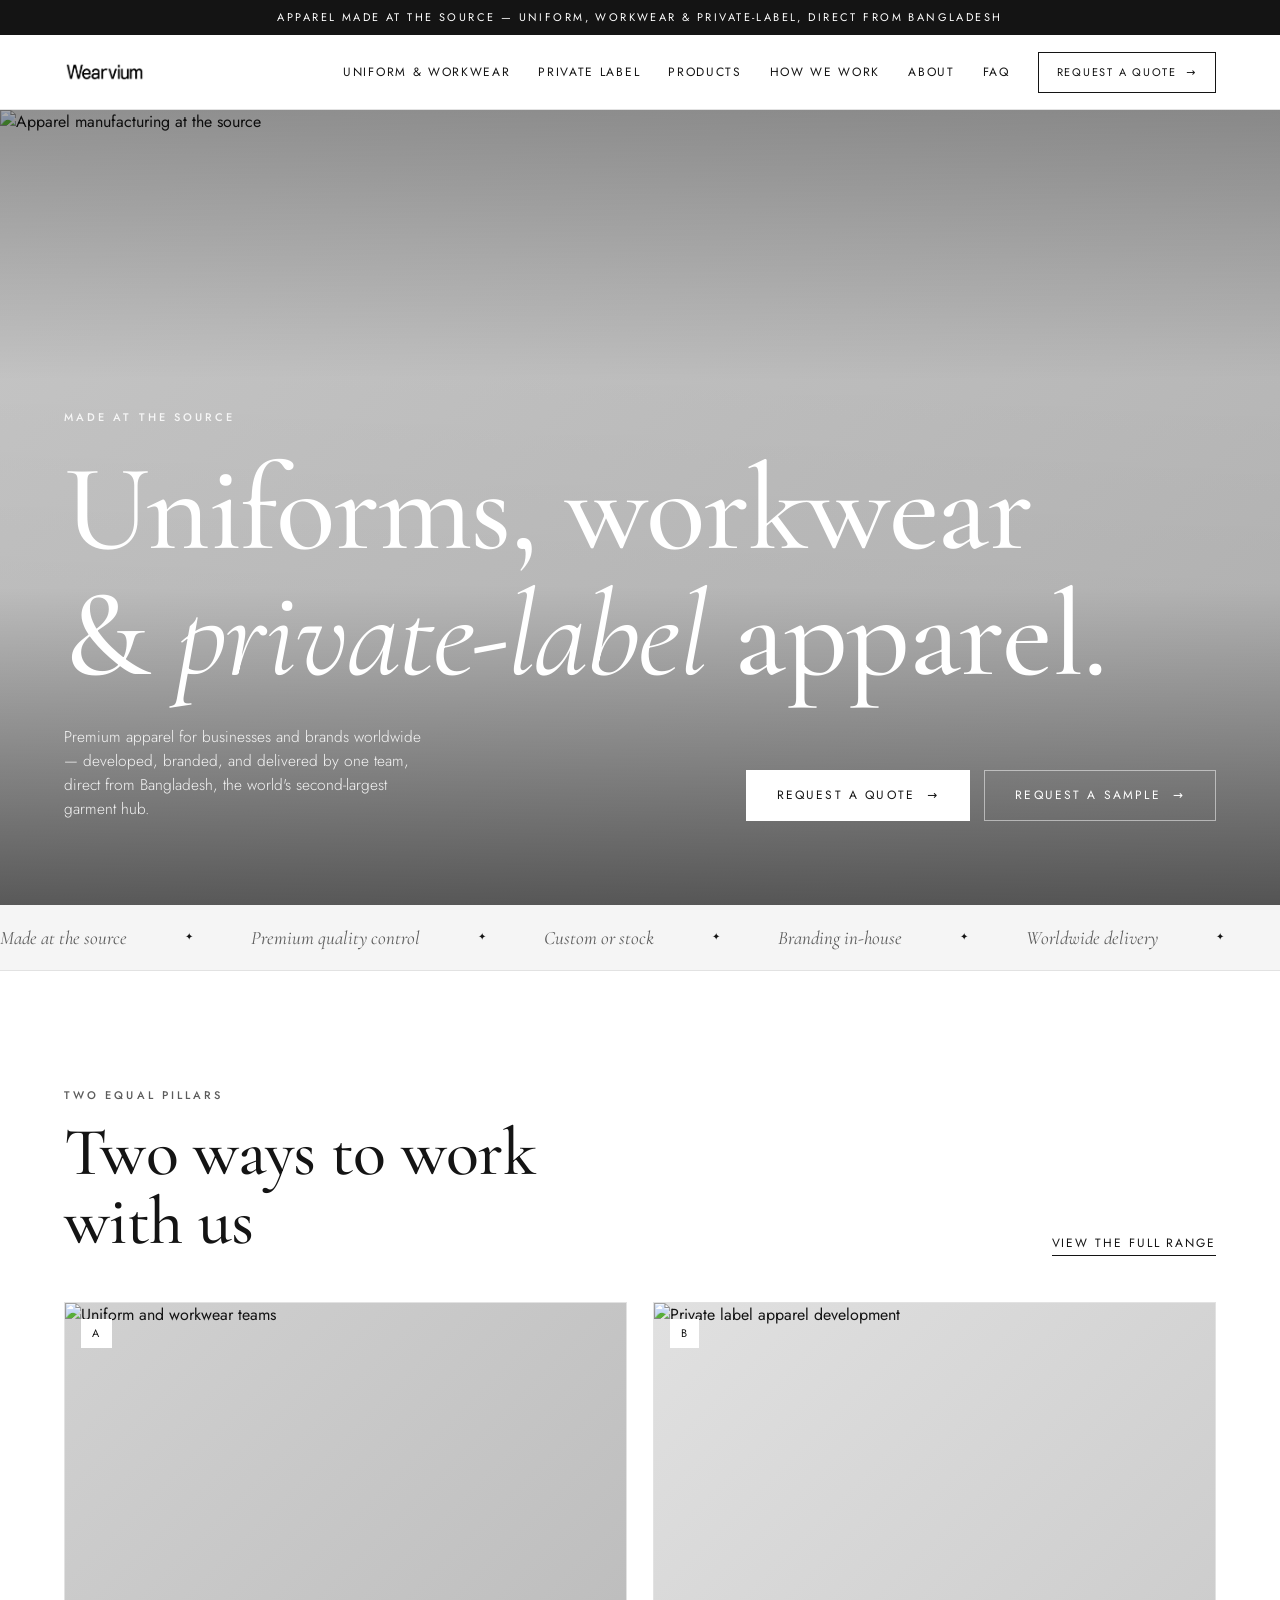
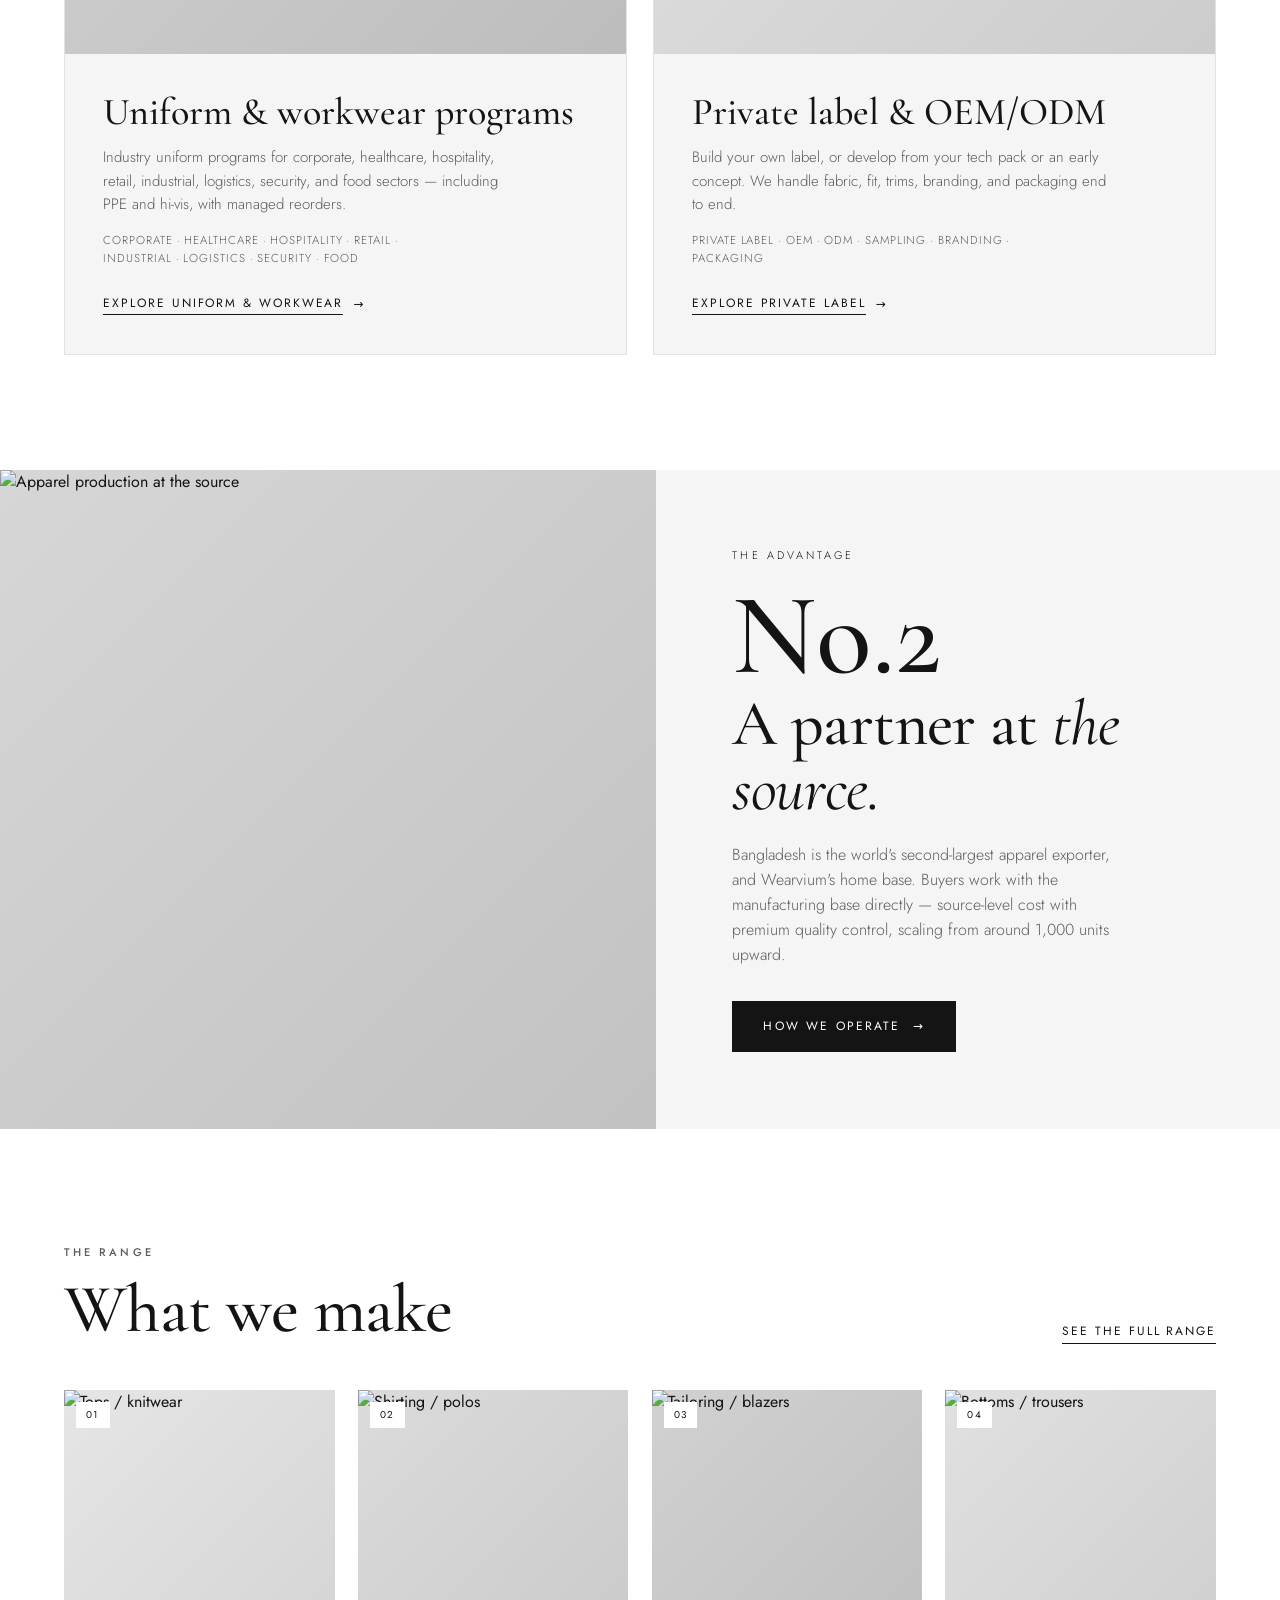
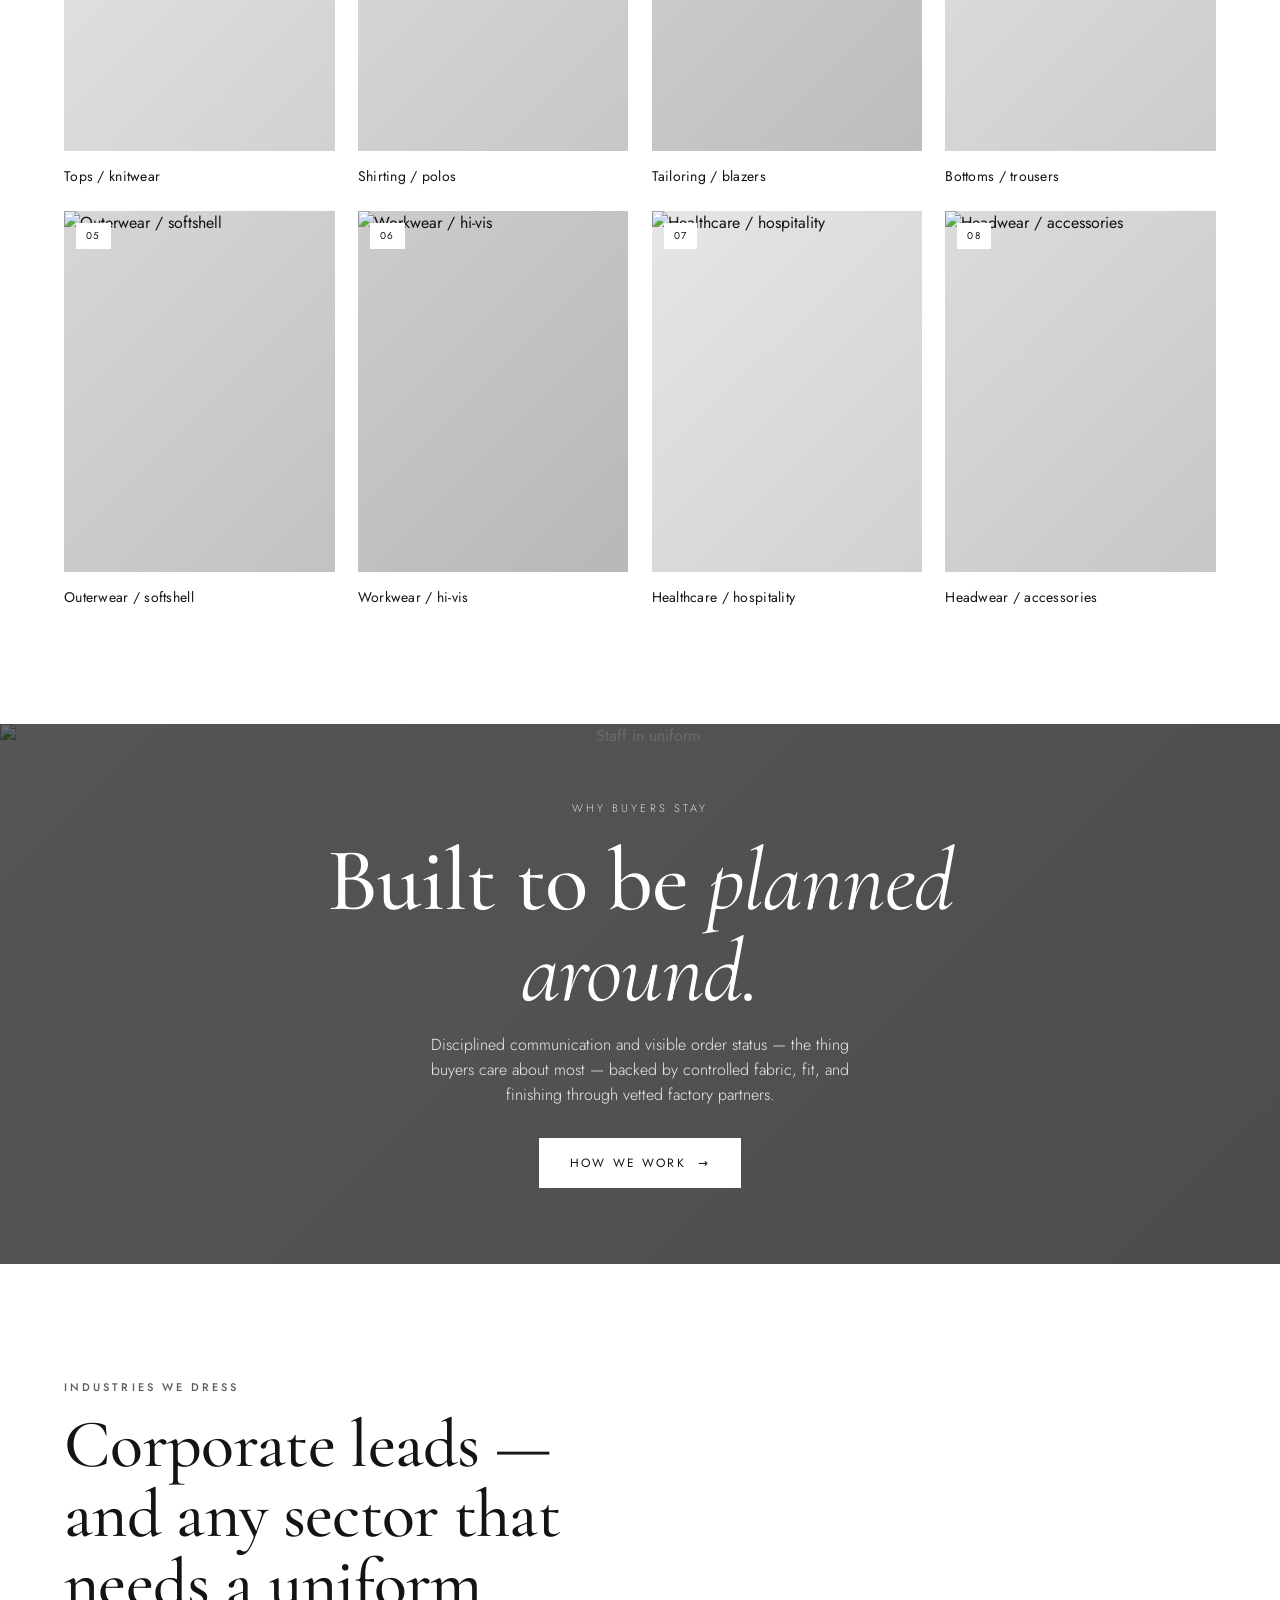
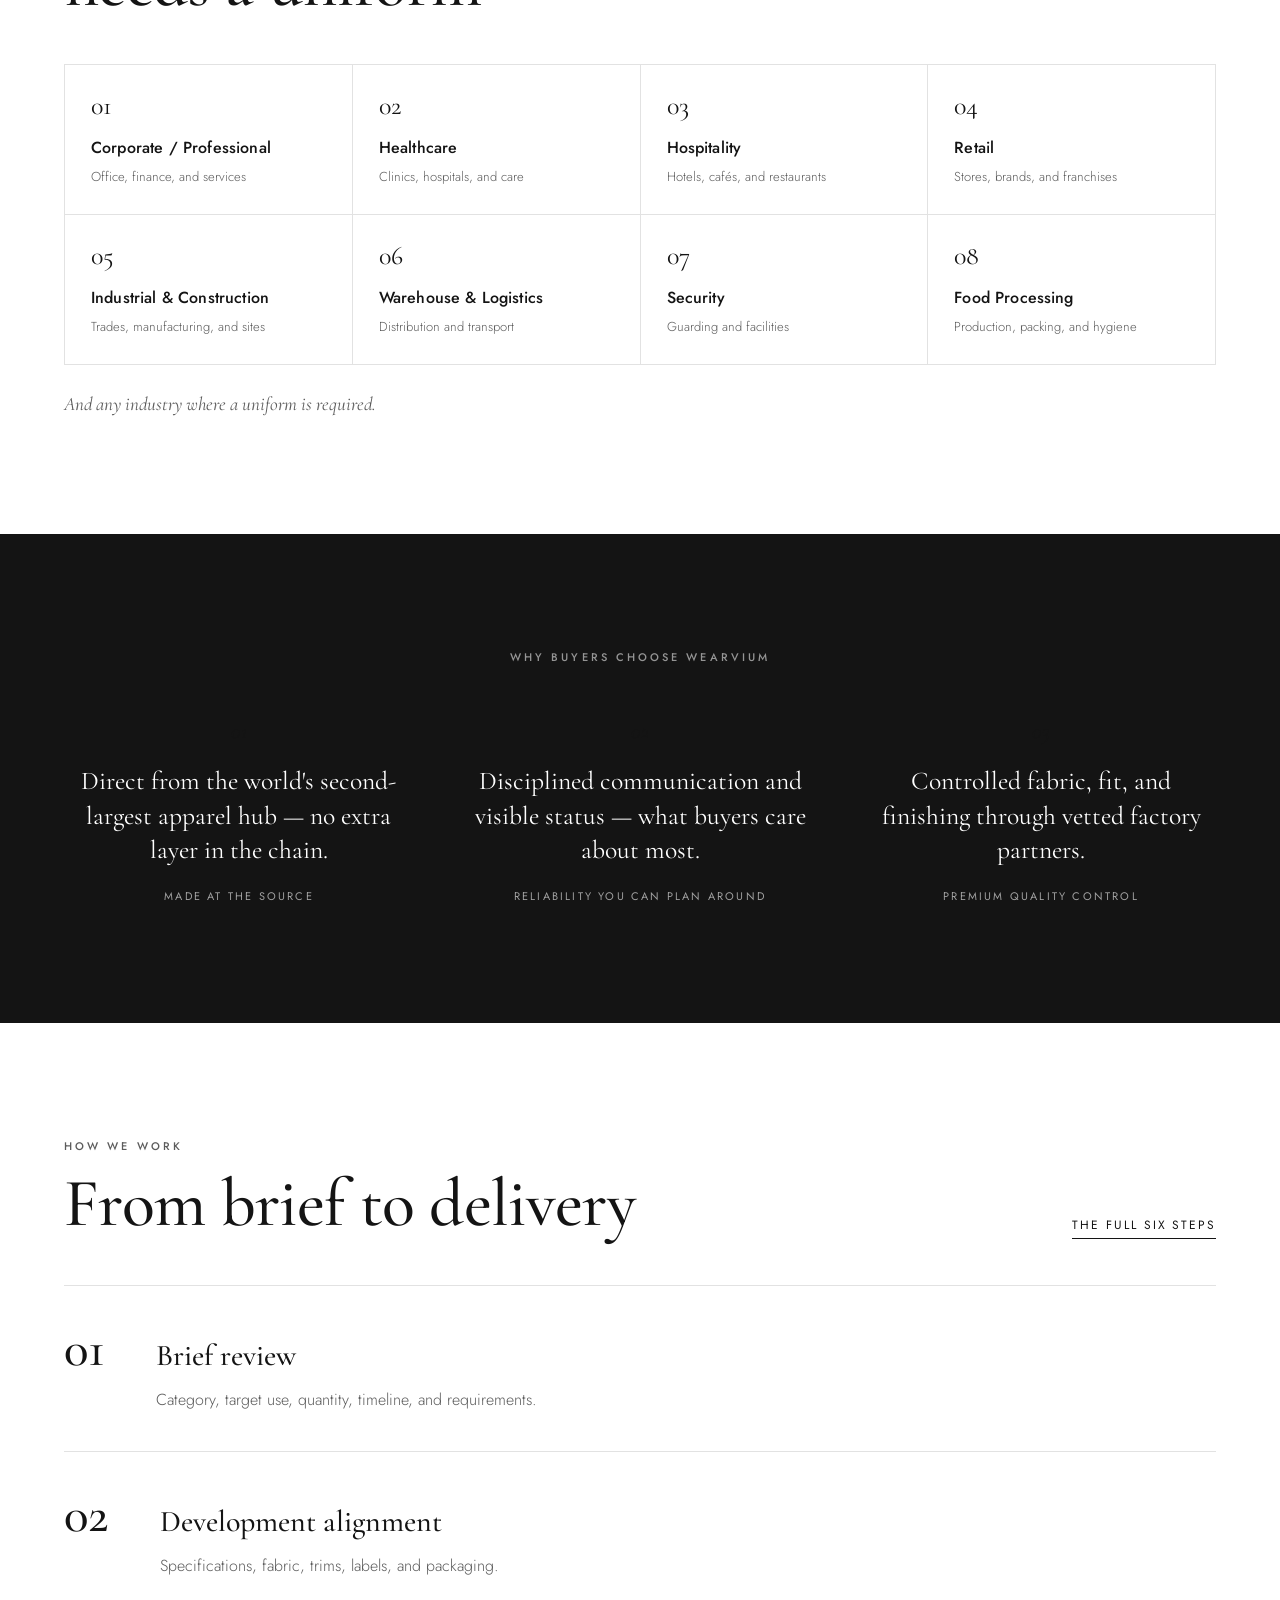
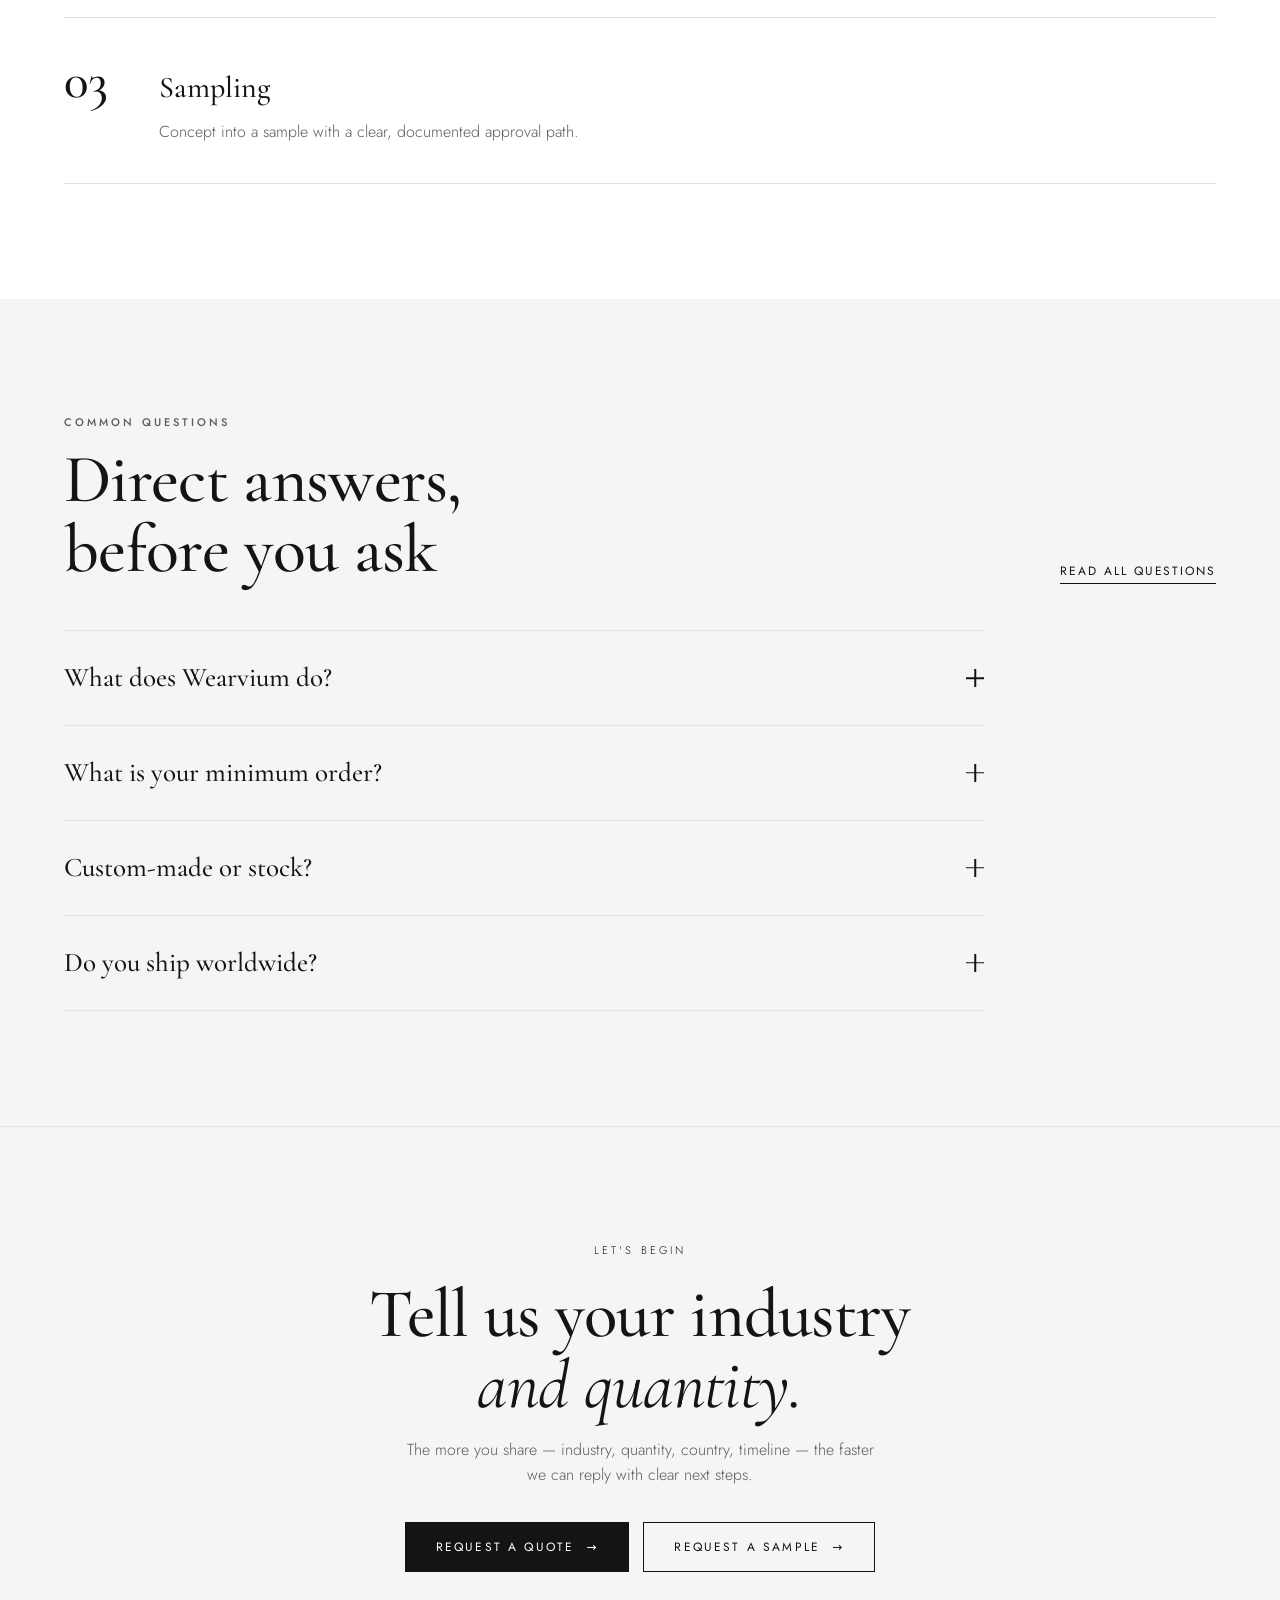
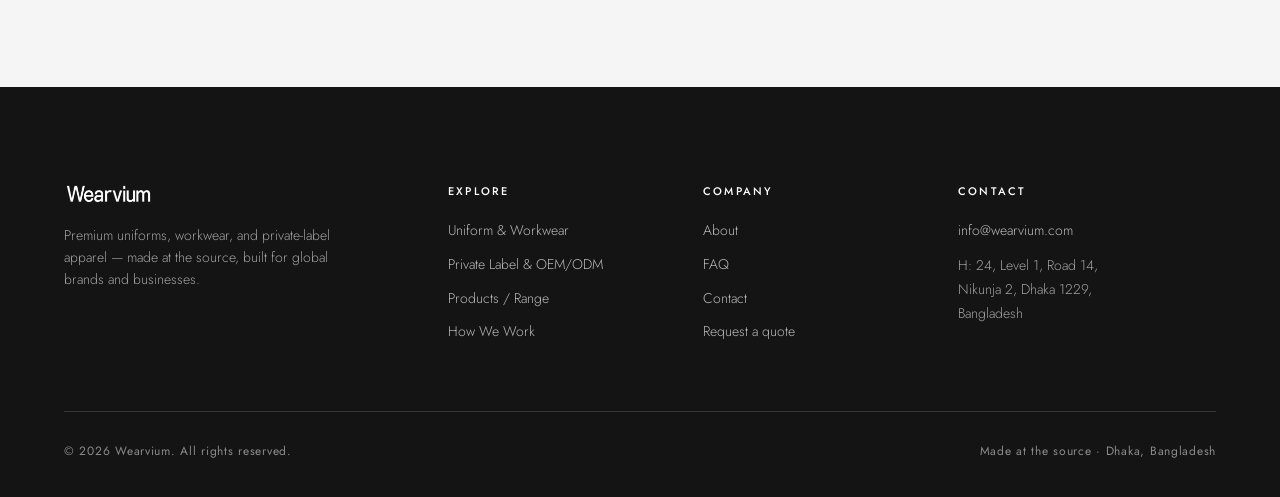
==== commit 1a9e913a: "Add files via upload" ====
--- a/index.html
+++ b/index.html
@@ -5,15 +5,341 @@
 <meta name="viewport" content="width=device-width, initial-scale=1">
 <title>Wearvium — Uniforms, workwear &amp; private-label apparel, made at the source</title>
 <meta name="description" content="Wearvium develops and supplies premium uniforms, workwear, and private-label apparel for businesses and brands worldwide — direct from Bangladesh, the world's second-largest garment hub.">
-<link rel="icon" href="favicon.png">
-<link rel="apple-touch-icon" href="apple-touch-icon.png">
+<link rel="icon" href="[data-uri]">
+<link rel="apple-touch-icon" href="[data-uri]">
 <meta property="og:title" content="Wearvium — Uniforms, workwear &amp; private-label apparel, made at the source">
 <meta property="og:description" content="Wearvium develops and supplies premium uniforms, workwear, and private-label apparel for businesses and brands worldwide — direct from Bangladesh, the world's second-largest garment hub.">
 <meta property="og:type" content="website">
 <link rel="preconnect" href="https://fonts.googleapis.com">
 <link rel="preconnect" href="https://fonts.gstatic.com" crossorigin>
 <link href="https://fonts.googleapis.com/css2?family=Cormorant+Garamond:ital,wght@0,400;0,500;0,600;1,400;1,500&family=Jost:wght@300;400;500;600&display=swap" rel="stylesheet">
-<link rel="stylesheet" href="styles.css">
+<style>
+/* =========================================================================
+   WEARVIUM — shared design system  (editorial atelier theme)
+   Display: Cormorant Garamond · Body/utility: Jost
+   Palette: strictly monochrome. White / grey / black only, no accent colour.
+   (Legacy var names --wine/--bone retained as tokens; --wine now = black.)
+   Built honest — no invented prices, claims, or press.
+   ========================================================================= */
+
+:root{
+  --bone:#FFFFFF;
+  --paper:#F5F5F5;
+  --ink:#141414;
+  --ink-soft:#5C5C5C;
+  --line:#E2E2E2;
+  --wine:#141414;
+  --wine-deep:#000000;
+  --maxw:1320px;
+  --pad:clamp(20px,5vw,64px);
+  --ease:cubic-bezier(.22,.61,.36,1);
+}
+*{box-sizing:border-box;margin:0;padding:0}
+html{scroll-behavior:smooth;-webkit-text-size-adjust:100%}
+body{
+  background:var(--bone);
+  color:var(--ink);
+  font-family:'Jost',system-ui,sans-serif;
+  font-weight:400;
+  line-height:1.55;
+  -webkit-font-smoothing:antialiased;
+  text-rendering:optimizeLegibility;
+  overflow-x:hidden;
+}
+img{display:block;max-width:100%}
+a{color:inherit;text-decoration:none}
+button{font-family:inherit;cursor:pointer;border:none;background:none;color:inherit}
+::selection{background:var(--wine);color:var(--bone)}
+a:focus-visible,button:focus-visible,input:focus-visible,select:focus-visible,textarea:focus-visible{outline:2px solid var(--wine);outline-offset:3px;border-radius:1px}
+
+.display{font-family:'Cormorant Garamond',serif;font-weight:500;line-height:1.02;letter-spacing:-.01em}
+.eyebrow{font-size:11px;letter-spacing:.28em;text-transform:uppercase;font-weight:500;color:var(--ink-soft)}
+.wrap{max-width:var(--maxw);margin:0 auto;padding-left:var(--pad);padding-right:var(--pad)}
+
+/* ---------- announcement ---------- */
+.announce{background:var(--ink);color:var(--bone);text-align:center;font-size:11px;letter-spacing:.22em;text-transform:uppercase;padding:9px 16px}
+
+/* ---------- nav ---------- */
+header{position:sticky;top:0;z-index:60;background:rgba(255,255,255,.82);backdrop-filter:blur(12px);border-bottom:1px solid var(--line);transition:background .3s}
+.nav{display:flex;align-items:center;justify-content:space-between;height:74px;gap:20px}
+.brand{display:flex;align-items:center}
+.brand img{height:20px;width:auto}
+.nav-cluster{display:flex;align-items:center;gap:28px}
+.nav-links{display:flex;align-items:center;gap:28px}
+.nav-links a,.nav-cluster a.ulink{font-size:12px;letter-spacing:.14em;text-transform:uppercase;font-weight:400;position:relative;color:var(--ink)}
+.nav-links a::after,.nav-cluster a.ulink::after{content:"";position:absolute;left:0;bottom:-5px;width:0;height:1px;background:var(--ink);transition:width .35s var(--ease)}
+.nav-links a:hover::after,.nav-cluster a.ulink:hover::after,.nav-links a[aria-current="page"]::after,.nav-cluster a.ulink[aria-current="page"]::after{width:100%}
+.nav-links a[aria-current="page"],.nav-cluster a.ulink[aria-current="page"]{color:var(--wine)}
+.nav-links a[aria-current="page"]::after,.nav-cluster a.ulink[aria-current="page"]::after{background:var(--wine)}
+.nav-cta{font-size:11px;letter-spacing:.16em;text-transform:uppercase;border:1px solid var(--ink);padding:11px 18px;display:inline-flex;align-items:center;gap:9px;transition:.35s var(--ease)}
+.nav-cta:hover{background:var(--ink);color:var(--bone)}
+.menu-toggle{display:none}
+
+/* ---------- buttons ---------- */
+.btn{display:inline-flex;align-items:center;gap:12px;font-size:12px;letter-spacing:.18em;text-transform:uppercase;padding:15px 30px;border:1px solid currentColor;transition:.4s var(--ease)}
+.btn .arrow{transition:transform .4s var(--ease)}
+.btn:hover .arrow{transform:translateX(6px)}
+.btn-light{background:var(--bone);color:var(--ink);border-color:var(--bone)}
+.btn-light:hover{background:transparent;color:var(--bone)}
+.btn-dark{background:var(--ink);color:var(--bone);border-color:var(--ink)}
+.btn-dark:hover{background:transparent;color:var(--ink)}
+.btn-wine{background:var(--wine);color:var(--bone);border-color:var(--wine)}
+.btn-wine:hover{background:var(--wine-deep);border-color:var(--wine-deep)}
+.btn-outline-ink{background:transparent;color:var(--ink);border-color:var(--ink)}
+.btn-outline-ink:hover{background:var(--ink);color:var(--bone)}
+.btn-outline-light{background:transparent;color:var(--bone);border-color:rgba(255,255,255,.5)}
+.btn-outline-light:hover{background:var(--bone);color:var(--ink);border-color:var(--bone)}
+
+/* ---------- reveal ---------- */
+.reveal{opacity:0;transform:translateY(26px)}
+.reveal.in{opacity:1;transform:none;transition:opacity 1s var(--ease),transform 1s var(--ease)}
+.d1{transition-delay:.05s}.d2{transition-delay:.18s}.d3{transition-delay:.32s}.d4{transition-delay:.46s}
+.obs{opacity:0;transform:translateY(30px)}
+.obs.in{opacity:1;transform:none;transition:opacity .8s var(--ease),transform .8s var(--ease)}
+
+/* ---------- hero (home) ---------- */
+.hero{position:relative;min-height:calc(100vh - 74px - 31px);display:flex;align-items:flex-end;overflow:hidden}
+.hero-media{position:absolute;inset:0;z-index:0}
+.hero-media img{width:100%;height:100%;object-fit:cover;object-position:center 30%}
+.hero-media::after{content:"";position:absolute;inset:0;background:linear-gradient(180deg,rgba(0,0,0,.34) 0%,rgba(0,0,0,.10) 34%,rgba(0,0,0,.12) 60%,rgba(0,0,0,.58) 100%)}
+.hero-inner{position:relative;z-index:2;width:100%;padding-bottom:clamp(40px,7vw,84px);color:var(--bone)}
+.hero-eyebrow{color:rgba(255,255,255,.85);margin-bottom:20px}
+.hero h1{font-size:clamp(48px,9.6vw,140px);color:var(--bone);font-weight:500}
+.hero h1 em{font-style:italic;font-weight:400}
+.hero-row{display:flex;flex-wrap:wrap;align-items:flex-end;justify-content:space-between;gap:28px;margin-top:28px}
+.hero-row p{max-width:40ch;color:rgba(255,255,255,.92);font-weight:300;font-size:15.5px}
+.hero-actions{display:flex;flex-wrap:wrap;gap:14px}
+
+/* ---------- page header (interior) ---------- */
+.phead{position:relative;min-height:clamp(320px,42vw,500px);display:flex;align-items:flex-end;overflow:hidden;color:var(--bone)}
+.phead-media{position:absolute;inset:0;z-index:0}
+.phead-media img{width:100%;height:100%;object-fit:cover;object-position:center 32%}
+.phead-media::after{content:"";position:absolute;inset:0;background:linear-gradient(180deg,rgba(0,0,0,.30) 0%,rgba(0,0,0,.18) 40%,rgba(0,0,0,.66) 100%)}
+.phead-inner{position:relative;z-index:2;width:100%;padding-top:clamp(40px,6vw,72px);padding-bottom:clamp(36px,5vw,64px)}
+.phead .crumb{font-size:11px;letter-spacing:.18em;text-transform:uppercase;color:rgba(255,255,255,.7);margin-bottom:20px}
+.phead .crumb a:hover{color:var(--bone)}
+.phead h1{font-size:clamp(40px,7vw,104px);color:var(--bone);font-weight:500}
+.phead h1 em{font-style:italic;font-weight:400}
+.phead .lead{font-size:clamp(16px,1.6vw,20px);color:rgba(255,255,255,.92);font-weight:300;max-width:58ch;margin-top:22px}
+
+/* ---------- marquee ---------- */
+.marquee{border-bottom:1px solid var(--line);background:var(--paper);overflow:hidden;white-space:nowrap}
+.marquee-track{display:inline-flex;gap:58px;padding:18px 0;animation:scroll 36s linear infinite;will-change:transform}
+.marquee span{font-family:'Cormorant Garamond',serif;font-style:italic;font-size:19px;color:var(--ink-soft);display:inline-flex;align-items:center;gap:58px}
+.marquee span::after{content:"✦";font-style:normal;font-size:10px;color:var(--wine)}
+@keyframes scroll{to{transform:translateX(-50%)}}
+
+/* ---------- section heading ---------- */
+.sec{padding:clamp(64px,9vw,124px) 0}
+.sec-sm{padding:clamp(44px,6vw,84px) 0}
+.sec-tint{background:var(--paper)}
+.sec-head{display:flex;align-items:flex-end;justify-content:space-between;gap:24px;margin-bottom:46px;flex-wrap:wrap}
+.sec-head .eyebrow{margin-bottom:14px}
+.sec-head h2{font-size:clamp(34px,5.5vw,68px);max-width:18ch}
+.sec-head .seclink{font-size:12px;letter-spacing:.16em;text-transform:uppercase;border-bottom:1px solid var(--ink);padding-bottom:3px;transition:.3s;white-space:nowrap}
+.sec-head .seclink:hover{color:var(--wine);border-color:var(--wine)}
+.lead-ink{font-size:clamp(16px,1.6vw,20px);color:var(--ink-soft);font-weight:300;max-width:62ch}
+
+/* ---------- feature cards (two pillars) ---------- */
+.feat-grid{display:grid;grid-template-columns:1fr 1fr;gap:clamp(16px,2vw,28px)}
+.feat{position:relative;display:flex;flex-direction:column;background:var(--paper);border:1px solid var(--line);overflow:hidden;transition:border-color .35s}
+.feat:hover{border-color:var(--wine)}
+.feat-media{position:relative;aspect-ratio:16/10;overflow:hidden;background:var(--line)}
+.feat-media img{width:100%;height:100%;object-fit:cover;transition:transform 1.1s var(--ease)}
+.feat:hover .feat-media img{transform:scale(1.045)}
+.feat-media .pk{position:absolute;top:16px;left:16px;z-index:2;background:var(--bone);color:var(--ink);font-size:11px;letter-spacing:.14em;text-transform:uppercase;padding:6px 11px}
+.feat-body{padding:clamp(26px,3vw,44px);display:flex;flex-direction:column;flex:1}
+.feat-body h3{font-family:'Cormorant Garamond',serif;font-weight:500;font-size:clamp(26px,3vw,38px);line-height:1.05;margin-bottom:14px}
+.feat-body p{color:var(--ink-soft);font-weight:300;font-size:15px;max-width:46ch}
+.feat-body .pmeta{margin-top:16px;font-size:11.5px;letter-spacing:.08em;text-transform:uppercase;color:var(--ink-soft)}
+.feat-body .flink{margin-top:auto;padding-top:26px;font-size:12px;letter-spacing:.16em;text-transform:uppercase;display:inline-flex;align-items:center;gap:10px;align-self:flex-start;color:var(--ink)}
+.feat-body .flink span.u{border-bottom:1px solid var(--wine);padding-bottom:2px;color:var(--wine)}
+.feat-body .flink .arrow{transition:transform .35s var(--ease);color:var(--wine)}
+.feat:hover .flink .arrow{transform:translateX(5px)}
+
+/* ---------- editorial split ---------- */
+.split{display:grid;grid-template-columns:1.05fr 1fr;align-items:stretch;min-height:560px}
+.split.flip{grid-template-columns:1fr 1.05fr}
+.split-media{position:relative;overflow:hidden;background:var(--line);min-height:380px}
+.split-media img{width:100%;height:100%;object-fit:cover}
+.split-text{display:flex;flex-direction:column;justify-content:center;padding:clamp(36px,6vw,92px);background:var(--paper)}
+.split.flip .split-text{order:-1}
+.split-text .eyebrow{color:var(--wine);margin-bottom:22px}
+.split-text .bignum{font-family:'Cormorant Garamond',serif;font-weight:500;font-size:clamp(64px,9vw,128px);line-height:.86;color:var(--wine);margin-bottom:6px}
+.split-text h2{font-size:clamp(38px,5vw,72px);margin-bottom:22px}
+.split-text h2 em{font-style:italic;font-weight:400}
+.split-text p{max-width:44ch;color:var(--ink-soft);margin-bottom:18px;font-weight:300}
+.split-text p:last-of-type{margin-bottom:34px}
+
+/* ---------- category cards (the range) ---------- */
+.grid{display:grid;grid-template-columns:repeat(4,1fr);gap:clamp(14px,1.8vw,26px)}
+.card{position:relative;display:block}
+.card-media{position:relative;aspect-ratio:3/4;overflow:hidden;background:var(--line)}
+.card-media img{width:100%;height:100%;object-fit:cover;transition:transform 1.1s var(--ease)}
+.card:hover .card-media img{transform:scale(1.045)}
+.card .gi{position:absolute;top:12px;left:12px;z-index:3;background:var(--bone);color:var(--ink);font-size:10px;letter-spacing:.14em;text-transform:uppercase;padding:5px 10px}
+.card .quick{position:absolute;left:12px;right:12px;bottom:12px;z-index:3;background:var(--ink);color:var(--bone);font-size:11px;letter-spacing:.18em;text-transform:uppercase;padding:13px;text-align:center;opacity:0;transform:translateY(12px);transition:.45s var(--ease)}
+.card:hover .quick,.card:focus-within .quick{opacity:1;transform:none}
+.card-info{padding-top:15px;display:flex;justify-content:space-between;gap:14px;align-items:baseline}
+.card-info h3{font-family:'Jost',sans-serif;font-weight:400;font-size:14px;letter-spacing:.02em}
+.card-info .meta{font-size:12px;color:var(--ink-soft);margin-top:3px;letter-spacing:.05em}
+
+/* ---------- promo banner ---------- */
+.promo{position:relative;min-height:60vh;display:grid;place-items:center;text-align:center;color:var(--bone);overflow:hidden}
+.promo img{position:absolute;inset:0;width:100%;height:100%;object-fit:cover;object-position:center 35%}
+.promo::after{content:"";position:absolute;inset:0;background:rgba(0,0,0,.58)}
+.promo-inner{position:relative;z-index:2;padding:0 24px;max-width:760px}
+.promo .eyebrow{color:rgba(255,255,255,.8);margin-bottom:18px}
+.promo h2{font-size:clamp(40px,7vw,96px);color:var(--bone);margin-bottom:16px}
+.promo h2 em{font-style:italic;font-weight:400}
+.promo p{color:rgba(255,255,255,.9);margin-bottom:30px;font-weight:300;max-width:48ch;margin-left:auto;margin-right:auto}
+
+/* ---------- industries / sectors grid ---------- */
+.ind-grid{display:grid;grid-template-columns:repeat(4,1fr);border-top:1px solid var(--line);border-left:1px solid var(--line)}
+.ind{padding:28px 26px;border-bottom:1px solid var(--line);border-right:1px solid var(--line);transition:background .3s;display:block}
+.ind:hover{background:var(--paper)}
+.ind .ix{font-family:'Cormorant Garamond',serif;font-size:26px;color:var(--wine);line-height:1}
+.ind h4{font-family:'Jost',sans-serif;font-weight:500;font-size:16px;letter-spacing:.01em;margin-top:14px}
+.ind p{font-size:13px;color:var(--ink-soft);margin-top:6px;font-weight:300;line-height:1.5}
+.ind-note{font-style:italic;font-family:'Cormorant Garamond',serif;font-size:19px;color:var(--ink-soft);margin-top:24px}
+
+/* ---------- principles (dark band) ---------- */
+.principles{background:var(--ink);color:var(--bone)}
+.principles .eyebrow{color:rgba(255,255,255,.55);text-align:center;display:block;margin-bottom:48px}
+.prin-grid{display:grid;grid-template-columns:repeat(3,1fr);gap:clamp(28px,4vw,64px)}
+.prin{text-align:center}
+.prin .pn{font-family:'Cormorant Garamond',serif;font-style:italic;font-size:22px;color:var(--wine);margin-bottom:16px}
+.prin p{font-family:'Cormorant Garamond',serif;font-size:clamp(20px,2vw,27px);line-height:1.34;color:var(--bone);margin-bottom:16px}
+.prin cite{font-style:normal;font-size:11px;letter-spacing:.2em;text-transform:uppercase;color:rgba(255,255,255,.6)}
+
+/* ---------- process / steps ---------- */
+.steps{border-top:1px solid var(--line)}
+.step{display:grid;grid-template-columns:auto 1fr;gap:clamp(20px,4vw,56px);align-items:baseline;padding:clamp(26px,3vw,40px) 0;border-bottom:1px solid var(--line)}
+.step .sn{font-family:'Cormorant Garamond',serif;font-weight:500;font-size:clamp(34px,4vw,58px);color:var(--wine);line-height:1}
+.step h3{font-family:'Cormorant Garamond',serif;font-weight:500;font-size:clamp(22px,2.4vw,30px);margin-bottom:8px}
+.step p{color:var(--ink-soft);font-weight:300;max-width:62ch}
+
+/* ---------- capability cards ---------- */
+.cap-grid{display:grid;grid-template-columns:repeat(3,1fr);gap:clamp(16px,2vw,28px)}
+.cap{background:var(--paper);border:1px solid var(--line);padding:clamp(26px,3vw,40px)}
+.cap h4{font-size:11px;letter-spacing:.2em;text-transform:uppercase;color:var(--wine);margin-bottom:20px;font-weight:500}
+.cap ul{list-style:none}
+.cap li{padding:11px 0;border-top:1px solid var(--line);font-size:14.5px;color:var(--ink-soft);font-weight:300}
+.cap li:first-child{border-top:0}
+
+/* ---------- definition list ---------- */
+.deflist{border-top:1px solid var(--line);max-width:900px}
+.di{padding:28px 0;border-bottom:1px solid var(--line)}
+.di dt{font-family:'Cormorant Garamond',serif;font-weight:500;font-size:clamp(22px,2.4vw,30px)}
+.di dd{margin-top:10px;color:var(--ink-soft);font-weight:300;max-width:70ch}
+
+/* ---------- two-column prose ---------- */
+.twocol{display:grid;grid-template-columns:minmax(0,1fr) minmax(0,1fr);gap:clamp(28px,5vw,64px);align-items:start}
+.twocol h2{font-size:clamp(30px,4vw,52px)}
+.prose p{margin-top:16px;color:var(--ink-soft);font-weight:300}
+.prose p:first-child{margin-top:0}
+
+/* ---------- faq ---------- */
+.faq{border-top:1px solid var(--line);max-width:920px}
+.qa{border-bottom:1px solid var(--line)}
+.qa summary{list-style:none;display:flex;justify-content:space-between;align-items:center;gap:24px;cursor:pointer;padding:26px 0;font-family:'Cormorant Garamond',serif;font-weight:500;font-size:clamp(20px,2.2vw,27px)}
+.qa summary::-webkit-details-marker{display:none}
+.qa .pm{flex:none;width:18px;height:18px;position:relative}
+.qa .pm::before,.qa .pm::after{content:"";position:absolute;background:var(--wine);transition:.3s var(--ease)}
+.qa .pm::before{left:50%;top:0;width:1.5px;height:100%;transform:translateX(-.75px)}
+.qa .pm::after{top:50%;left:0;height:1.5px;width:100%;transform:translateY(-.75px)}
+.qa[open] .pm::before{transform:translateX(-.75px) scaleY(0)}
+.qa .qa-a{padding:0 0 28px;color:var(--ink-soft);font-weight:300;max-width:76ch;font-size:15.5px}
+.faq-group{font-family:'Cormorant Garamond',serif;font-style:italic;font-size:22px;color:var(--wine);margin:48px 0 4px}
+.faq-group:first-child{margin-top:0}
+
+/* ---------- contact / quote CTA band ---------- */
+.cta-band{background:var(--paper);border-top:1px solid var(--line)}
+.cta-inner{text-align:center;max-width:760px;margin:0 auto}
+.cta-inner .eyebrow{color:var(--wine);margin-bottom:20px}
+.cta-inner h2{font-size:clamp(36px,5.4vw,72px);margin-bottom:18px}
+.cta-inner h2 em{font-style:italic;font-weight:400}
+.cta-inner p{color:var(--ink-soft);margin-bottom:34px;font-weight:300;max-width:54ch;margin-left:auto;margin-right:auto}
+.cta-actions{display:flex;gap:14px;justify-content:center;flex-wrap:wrap}
+
+/* ---------- contact form ---------- */
+.contact-grid{display:grid;grid-template-columns:1.25fr .85fr;gap:clamp(30px,5vw,64px);align-items:start}
+.form-card{background:var(--paper);border:1px solid var(--line);padding:clamp(26px,3vw,44px)}
+.field{margin-bottom:20px}
+.field label{display:block;font-size:11.5px;letter-spacing:.1em;text-transform:uppercase;color:var(--ink-soft);margin-bottom:9px}
+.field label .req{color:var(--wine)}
+.field input,.field select,.field textarea{width:100%;font-family:'Jost',sans-serif;font-size:15px;color:var(--ink);background:var(--bone);border:1px solid var(--line);padding:13px 14px;transition:border-color .25s}
+.field textarea{resize:vertical;min-height:120px;line-height:1.5}
+.field input:focus,.field select:focus,.field textarea:focus{outline:none;border-color:var(--wine)}
+.field.row2{display:grid;grid-template-columns:1fr 1fr;gap:16px}
+.field.row2 label{margin-bottom:9px}
+.field-err{color:var(--wine);font-size:12px;margin-top:6px;display:none}
+.field.invalid input,.field.invalid select,.field.invalid textarea{border-color:var(--wine)}
+.field.invalid .field-err{display:block}
+.form-note{font-size:12px;color:var(--ink-soft);margin-top:16px;line-height:1.6;font-weight:300}
+.form-status{margin-top:18px;font-size:14.5px;display:none;padding:14px 16px;border:1px solid var(--wine);background:rgba(0,0,0,.06);font-weight:300}
+.form-status.show{display:block}
+.contact-aside .ca-block{border-top:1px solid var(--line);padding:22px 0}
+.contact-aside .ca-block:first-child{border-top:0;padding-top:0}
+.contact-aside .cal{font-size:11px;letter-spacing:.16em;text-transform:uppercase;color:var(--wine)}
+.contact-aside .cav{margin-top:10px;font-size:16px;font-weight:300;color:var(--ink);line-height:1.6;font-style:normal;display:block}
+.contact-aside a.cav:hover{color:var(--wine)}
+
+/* ---------- footer ---------- */
+footer{background:var(--ink);color:rgba(255,255,255,.78);padding:clamp(56px,8vw,96px) 0 36px}
+.foot-top{display:grid;grid-template-columns:1.6fr 1fr 1fr 1.2fr;gap:40px;padding-bottom:56px;border-bottom:1px solid rgba(255,255,255,.14)}
+.foot-brand img{height:22px;width:auto;filter:invert(1) brightness(1.7);margin-bottom:20px}
+.foot-brand p{max-width:34ch;font-weight:300;font-size:14px;color:rgba(255,255,255,.6)}
+.foot-col h4{font-size:11px;letter-spacing:.2em;text-transform:uppercase;color:var(--bone);margin-bottom:20px;font-weight:500}
+.foot-col a{display:block;font-size:14px;font-weight:300;margin-bottom:12px;color:rgba(255,255,255,.7);transition:.25s;width:fit-content}
+.foot-col a:hover{color:var(--bone)}
+.foot-col address{font-style:normal;font-size:14px;font-weight:300;color:rgba(255,255,255,.6);line-height:1.7;margin-top:4px}
+.foot-bot{display:flex;justify-content:space-between;align-items:center;flex-wrap:wrap;gap:16px;padding-top:30px;font-size:12px;letter-spacing:.06em;color:rgba(255,255,255,.5)}
+.foot-bot a:hover{color:var(--bone)}
+
+/* ---------- image fallback ---------- */
+img.is-fallback{min-height:100%}
+
+/* ---------- responsive ---------- */
+@media(max-width:1040px){
+  .nav-cluster{gap:18px}
+  .nav-links{gap:18px}
+  .foot-top{grid-template-columns:1fr 1fr}
+  .foot-brand{grid-column:1/-1}
+  .ind-grid{grid-template-columns:repeat(2,1fr)}
+  .cap-grid{grid-template-columns:1fr}
+}
+@media(max-width:860px){
+  .nav-cluster{display:none}
+  .menu-toggle{display:inline-flex;font-size:12px;letter-spacing:.14em;text-transform:uppercase}
+  .grid{grid-template-columns:repeat(2,1fr)}
+  .feat-grid{grid-template-columns:1fr}
+  .split,.split.flip{grid-template-columns:1fr}
+  .split-media{order:-1}
+  .split.flip .split-text{order:0}
+  .prin-grid{grid-template-columns:1fr;gap:48px}
+  .twocol{grid-template-columns:1fr;gap:30px}
+  .contact-grid{grid-template-columns:1fr;gap:40px}
+  .mobile-menu{position:fixed;inset:0;background:var(--bone);z-index:80;padding:90px var(--pad) 40px;transform:translateY(-100%);transition:transform .5s var(--ease);display:flex;flex-direction:column;gap:8px}
+  .mobile-menu.open{transform:none}
+  .mobile-menu a{font-family:'Cormorant Garamond',serif;font-size:34px;font-weight:500;padding:6px 0;border-bottom:1px solid var(--line)}
+}
+@media(min-width:861px){.mobile-menu{display:none}}
+@media(max-width:520px){
+  .grid{grid-template-columns:1fr 1fr;gap:12px}
+  .ind-grid{grid-template-columns:1fr}
+  .card-info h3{font-size:13px}
+  .hero-row{flex-direction:column;align-items:flex-start}
+  .step{grid-template-columns:1fr;gap:6px}
+  .field.row2{grid-template-columns:1fr}
+}
+@media(prefers-reduced-motion:reduce){
+  *{animation-duration:.001ms!important;transition-duration:.001ms!important}
+  .reveal,.obs{opacity:1;transform:none}
+  html{scroll-behavior:auto}
+}
+
+</style>
 </head>
 <body>
 
@@ -21,7 +347,7 @@
 
 <header>
   <nav class="wrap nav">
-    <a class="brand" href="index.html" aria-label="Wearvium home"><img src="wearvium-logo.png" alt="Wearvium"></a>
+    <a class="brand" href="index.html" aria-label="Wearvium home"><img src="[data-uri]" alt="Wearvium"></a>
     <div class="nav-cluster">
       <div class="nav-links">
         <a href="uniform-workwear.html">Uniform &amp; Workwear</a>
@@ -200,7 +526,7 @@
   <div class="wrap">
     <div class="foot-top">
       <div class="foot-brand">
-        <img src="wearvium-logo.png" alt="Wearvium">
+        <img src="[data-uri]" alt="Wearvium">
         <p>Premium uniforms, workwear, and private-label apparel — made at the source, built for global brands and businesses.</p>
       </div>
       <div class="foot-col">
@@ -230,6 +556,173 @@
   </div>
 </footer>
 
-<script src="main.js"></script>
+<script>
+/* =========================================================================
+   WEARVIUM — shared scripts
+   ========================================================================= */
+(function () {
+  'use strict';
+
+  /* ---------- the range grid (home + products) ---------- */
+  var RANGE = [
+    {name:"Tops / knitwear",        meta:"01", img:"1576566588028-4147f3842f27"},
+    {name:"Shirting / polos",       meta:"02", img:"1602810318383-e386cc2a3ccf"},
+    {name:"Tailoring / blazers",    meta:"03", img:"1507003211169-0a1dd7228f2d"},
+    {name:"Bottoms / trousers",     meta:"04", img:"1594633312681-425c7b97ccd1"},
+    {name:"Outerwear / softshell",  meta:"05", img:"1591047139829-d91aecb6caea"},
+    {name:"Workwear / hi-vis",      meta:"06", img:"1495385794356-15371f348c31"},
+    {name:"Healthcare / hospitality",meta:"07", img:"1539008835657-9e8e9680c956"},
+    {name:"Headwear / accessories", meta:"08", img:"1584917865442-de89df76afd3"}
+  ];
+  function imgUrl(id, w){ return 'https://images.unsplash.com/photo-' + id + '?w=' + (w||700) + '&q=80&auto=format&fit=crop'; }
+
+  var grid = document.getElementById('rangeGrid');
+  if (grid) {
+    grid.innerHTML = RANGE.map(function (p, i) {
+      return '<a class="card" href="products.html">' +
+        '<div class="card-media">' +
+          '<span class="gi">' + p.meta + '</span>' +
+          '<img data-fallback data-seed="' + (i + 6) + '" alt="' + p.name + '" src="' + imgUrl(p.img) + '">' +
+          '<span class="quick">View range →</span>' +
+        '</div>' +
+        '<div class="card-info"><div><h3>' + p.name + '</h3></div></div>' +
+      '</a>';
+    }).join('');
+  }
+
+  /* ---------- graceful image fallback ---------- */
+  function attachFallback(img) {
+    img.addEventListener('error', function () {
+      if (img.dataset.failed) return;
+      img.dataset.failed = '1';
+      var tones = [90, 86, 82, 88, 84, 80];
+      var t = tones[(parseInt(img.dataset.seed || '0', 10)) % tones.length];
+      img.style.background = 'linear-gradient(135deg,hsl(0 0% ' + t + '%),hsl(0 0% ' + (t - 8) + '%))';
+      img.removeAttribute('src');
+      img.classList.add('is-fallback');
+    }, { once: true });
+  }
+  document.querySelectorAll('img[data-fallback]').forEach(attachFallback);
+
+  /* ---------- mobile menu ---------- */
+  var mm = document.getElementById('mobileMenu');
+  var mt = document.getElementById('menuToggle');
+  var menuOpen = false;
+  function closeMenu() { menuOpen = false; if (mm) mm.classList.remove('open'); if (mt) mt.textContent = 'Menu'; document.body.style.overflow = ''; }
+  if (mt && mm) {
+    mt.onclick = function () { menuOpen = !menuOpen; mm.classList.toggle('open', menuOpen); mt.textContent = menuOpen ? 'Close' : 'Menu'; document.body.style.overflow = menuOpen ? 'hidden' : ''; };
+    mm.querySelectorAll('a').forEach(function (a) { a.onclick = closeMenu; });
+    document.addEventListener('keydown', function (e) { if (e.key === 'Escape') closeMenu(); });
+  }
+
+  /* ---------- reveals ---------- */
+  var reduce = window.matchMedia('(prefers-reduced-motion: reduce)').matches;
+  function showAll(sel) { document.querySelectorAll(sel).forEach(function (el) { el.classList.add('in'); }); }
+  if (reduce || !('IntersectionObserver' in window)) {
+    showAll('.reveal'); showAll('.obs');
+  } else {
+    window.addEventListener('load', function () { showAll('.reveal'); });
+    var io = new IntersectionObserver(function (entries) {
+      entries.forEach(function (en) { if (en.isIntersecting) { en.target.classList.add('in'); io.unobserve(en.target); } });
+    }, { threshold: 0.12, rootMargin: '0px 0px -6% 0px' });
+    document.querySelectorAll('.obs').forEach(function (el) { io.observe(el); });
+  }
+
+  /* ---------- nav background solidifies on scroll ---------- */
+  var hdr = document.querySelector('header');
+  if (hdr) {
+    addEventListener('scroll', function () { hdr.style.background = scrollY > 40 ? 'rgba(255,255,255,.94)' : 'rgba(255,255,255,.82)'; }, { passive: true });
+  }
+
+  /* ---------- year ---------- */
+  var y = document.getElementById('yr');
+  if (y) y.textContent = new Date().getFullYear();
+
+  /* =======================================================================
+     QUOTE FORM (contact page)
+     Works on day one via a mailto: handoff. To capture submissions in an
+     inbox later, paste a Formspree endpoint below — no other change needed.
+     ===================================================================== */
+  var FORMSPREE_ENDPOINT = ''; // e.g. 'https://formspree.io/f/xxxxxxx'
+  var TO_EMAIL = 'info@wearvium.com';
+
+  var form = document.getElementById('quote-form');
+  if (form) {
+    var params = new URLSearchParams(window.location.search);
+    function setVal(id, v) {
+      var el = document.getElementById(id);
+      if (!el || !v) return;
+      if (el.tagName === 'SELECT') {
+        Array.prototype.forEach.call(el.options, function (o) {
+          if (o.value.toLowerCase() === v.toLowerCase()) el.value = o.value;
+        });
+      } else { el.value = v; }
+    }
+    setVal('interest', params.get('interest'));
+    setVal('industry', params.get('industry'));
+    var forItem = params.get('for');
+    if (forItem) {
+      var msg0 = document.getElementById('message');
+      if (msg0 && !msg0.value) msg0.value = 'Product of interest: ' + forItem + '\n\n';
+    }
+
+    function field(id) { return document.getElementById(id).closest('.field'); }
+    function val(id) { return (document.getElementById(id).value || '').trim(); }
+    function showErr(id, on) { field(id).classList.toggle('invalid', !!on); }
+
+    function validate() {
+      var ok = true;
+      ['name', 'company', 'email', 'message'].forEach(function (id) {
+        var v = val(id), bad = !v;
+        if (id === 'email') bad = !/^[^\s@]+@[^\s@]+\.[^\s@]+$/.test(v);
+        showErr(id, bad); if (bad) ok = false;
+      });
+      return ok;
+    }
+
+    ['name', 'company', 'email', 'message'].forEach(function (id) {
+      var el = document.getElementById(id);
+      if (el) el.addEventListener('input', function () { if (field(id).classList.contains('invalid')) showErr(id, false); });
+    });
+
+    var status = document.getElementById('form-status');
+    function say(t) { if (status) { status.textContent = t; status.classList.add('show'); } }
+
+    function buildBody() {
+      return [
+        'New enquiry from the Wearvium website', '',
+        'Name:      ' + val('name'),
+        'Company:   ' + val('company'),
+        'Email:     ' + val('email'),
+        'Interest:  ' + val('interest'),
+        'Industry:  ' + val('industry'),
+        'Quantity:  ' + val('quantity'),
+        'Country:   ' + val('country'),
+        'Deadline:  ' + val('deadline'), '',
+        'Brief:',
+        val('message')
+      ].join('\n');
+    }
+
+    form.addEventListener('submit', function (e) {
+      e.preventDefault();
+      if (!validate()) { say('Please complete the highlighted fields so we can reply with clear next steps.'); return; }
+      var subject = 'Quote enquiry — ' + (val('company') || val('name'));
+      if (FORMSPREE_ENDPOINT) {
+        say('Sending your enquiry…');
+        var data = new FormData(form);
+        data.append('_subject', subject);
+        fetch(FORMSPREE_ENDPOINT, { method: 'POST', body: data, headers: { Accept: 'application/json' } })
+          .then(function (r) { if (r.ok) { form.reset(); say('Thanks — your enquiry is in. We\u2019ll reply with clear next steps.'); } else { throw new Error(); } })
+          .catch(function () { say('Something went wrong sending the form. Email us directly at ' + TO_EMAIL + '.'); });
+      } else {
+        window.location.href = 'mailto:' + TO_EMAIL + '?subject=' + encodeURIComponent(subject) + '&body=' + encodeURIComponent(buildBody());
+        say('Your email app is opening with the details filled in. If nothing happens, email us at ' + TO_EMAIL + '.');
+      }
+    });
+  }
+})();
+
+</script>
 </body>
 </html>
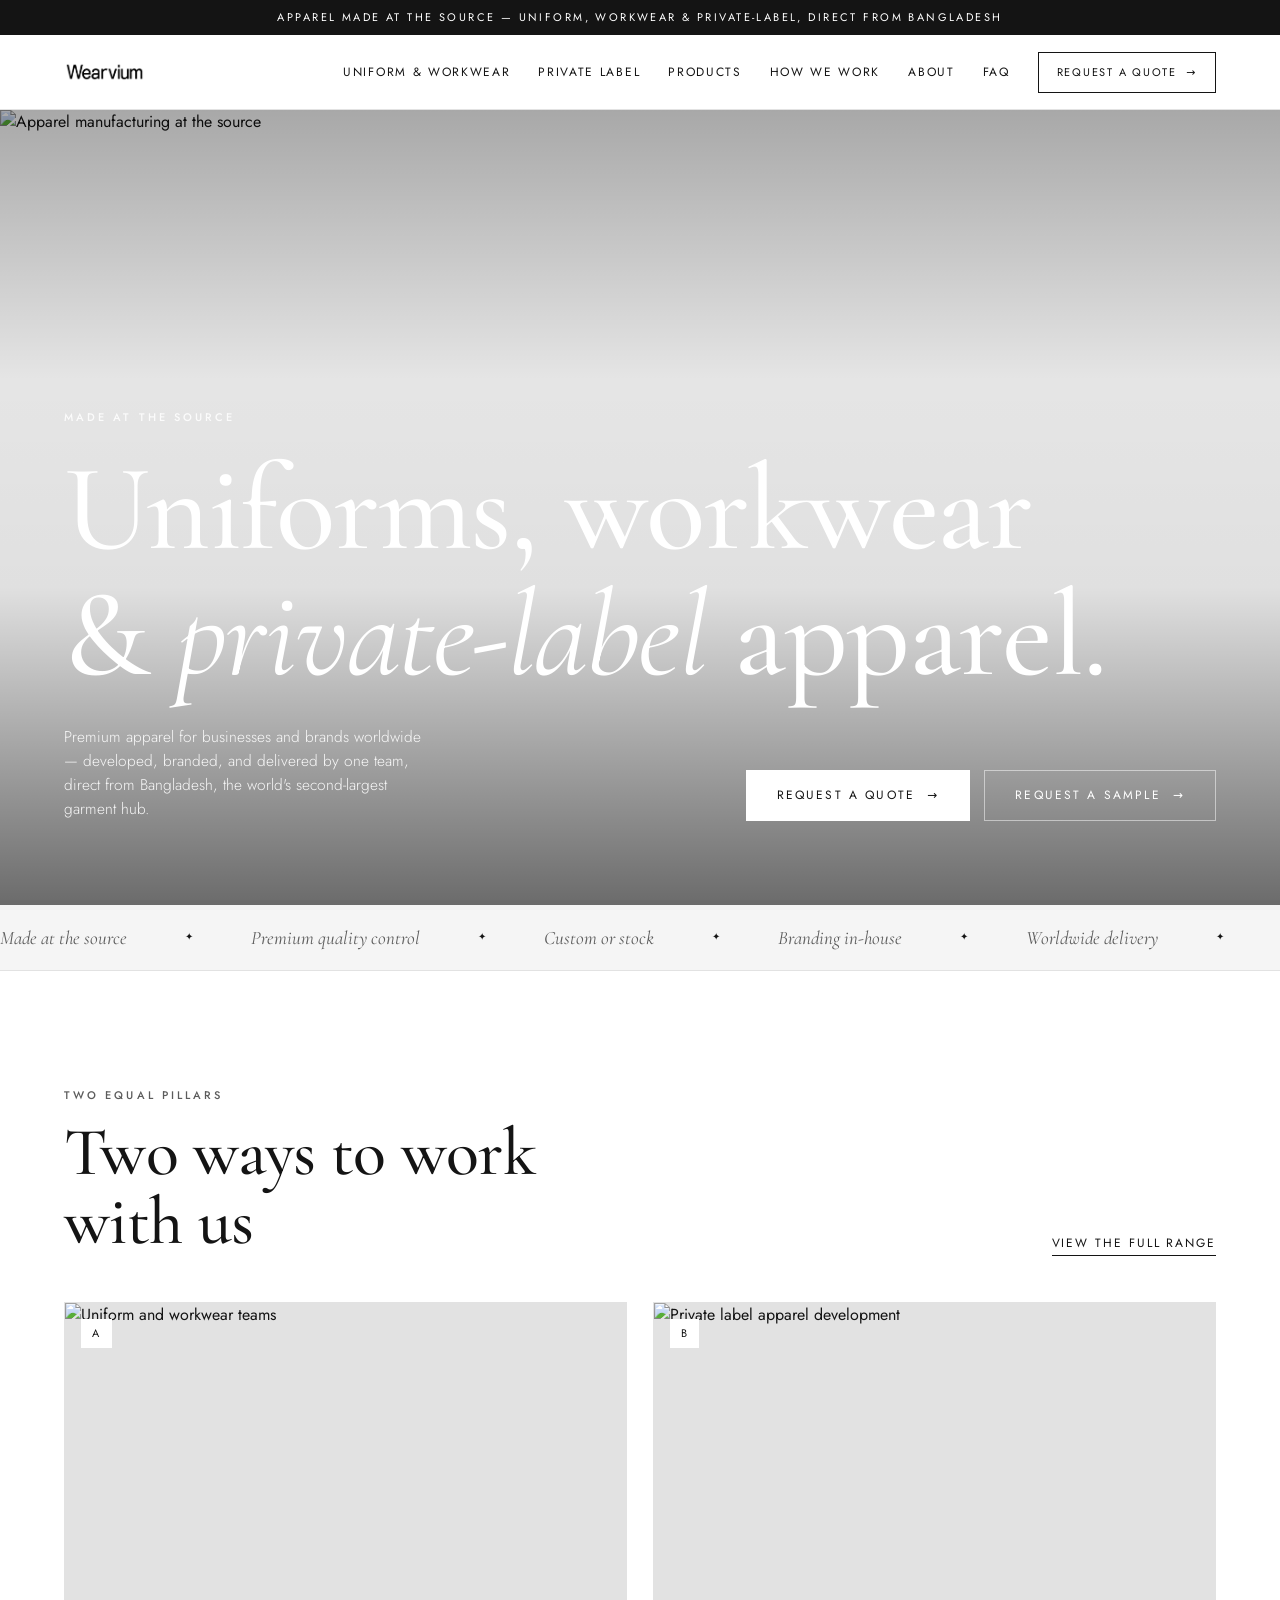
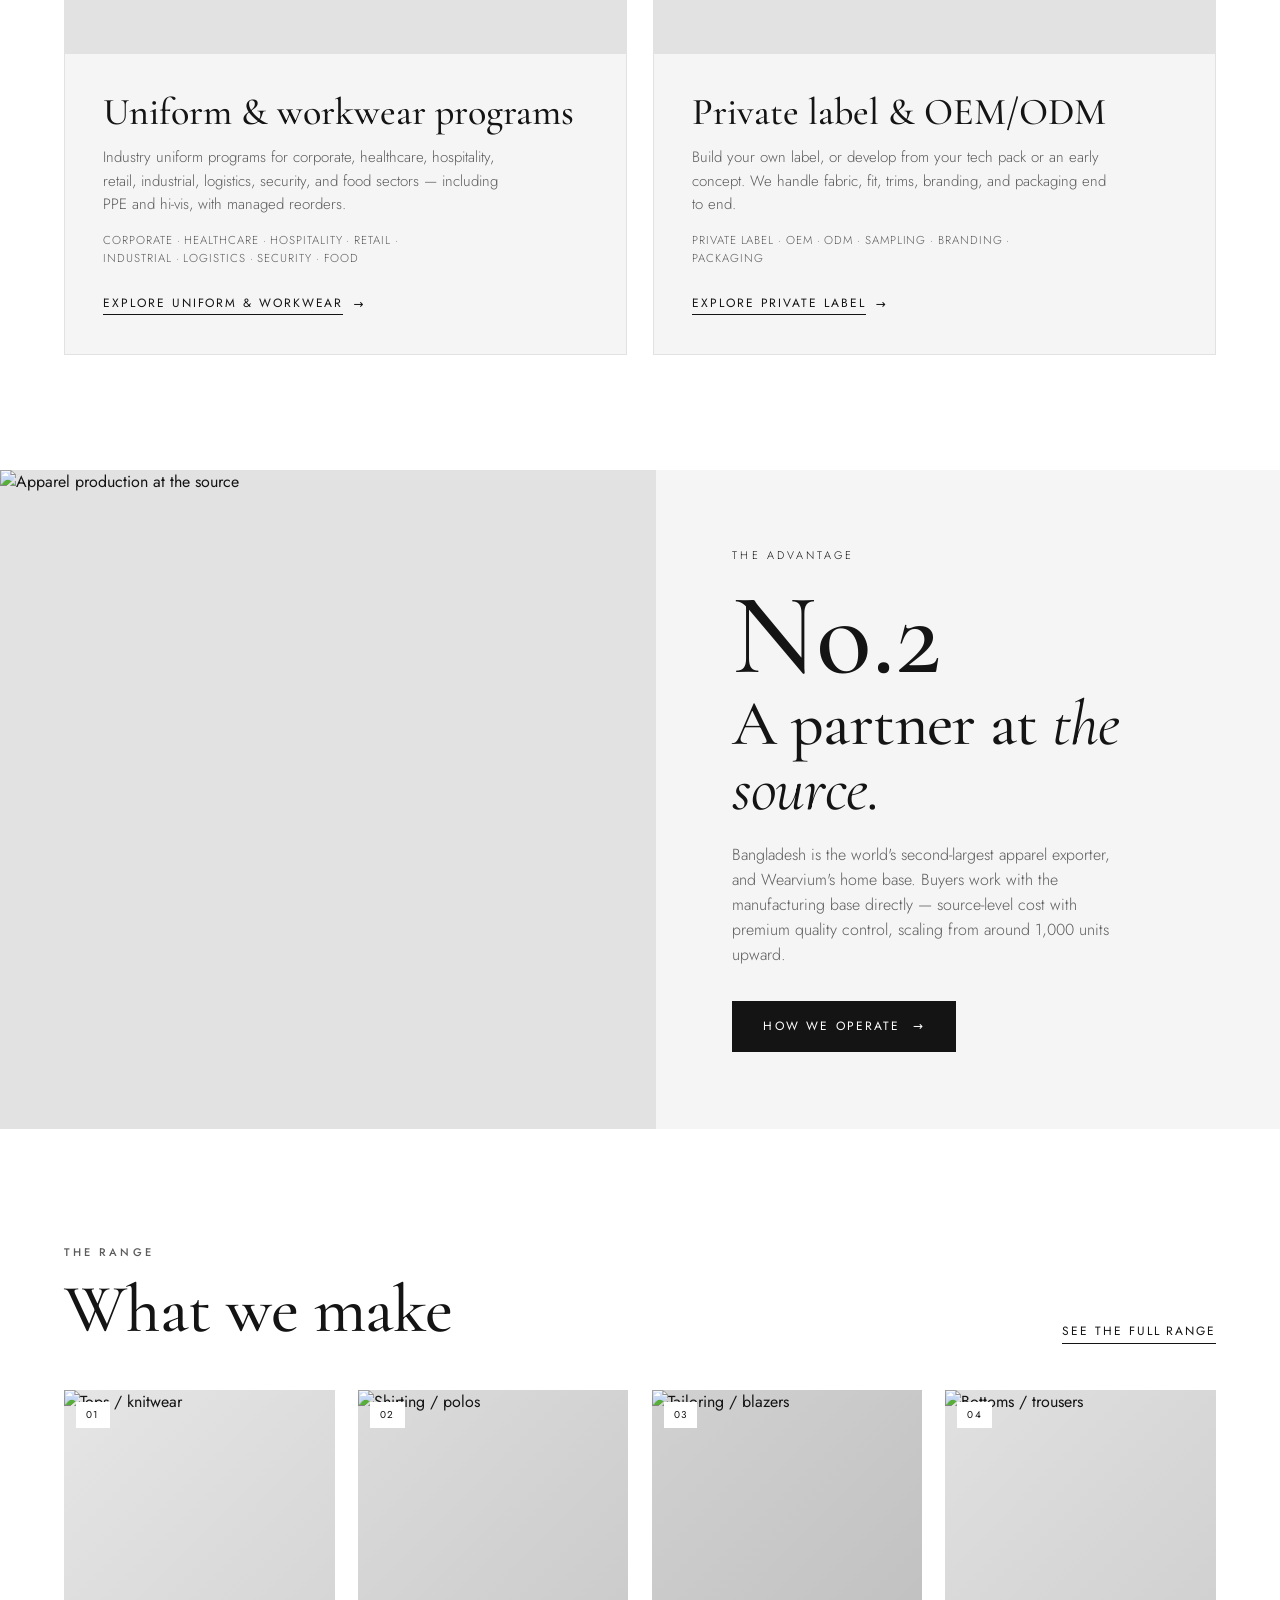
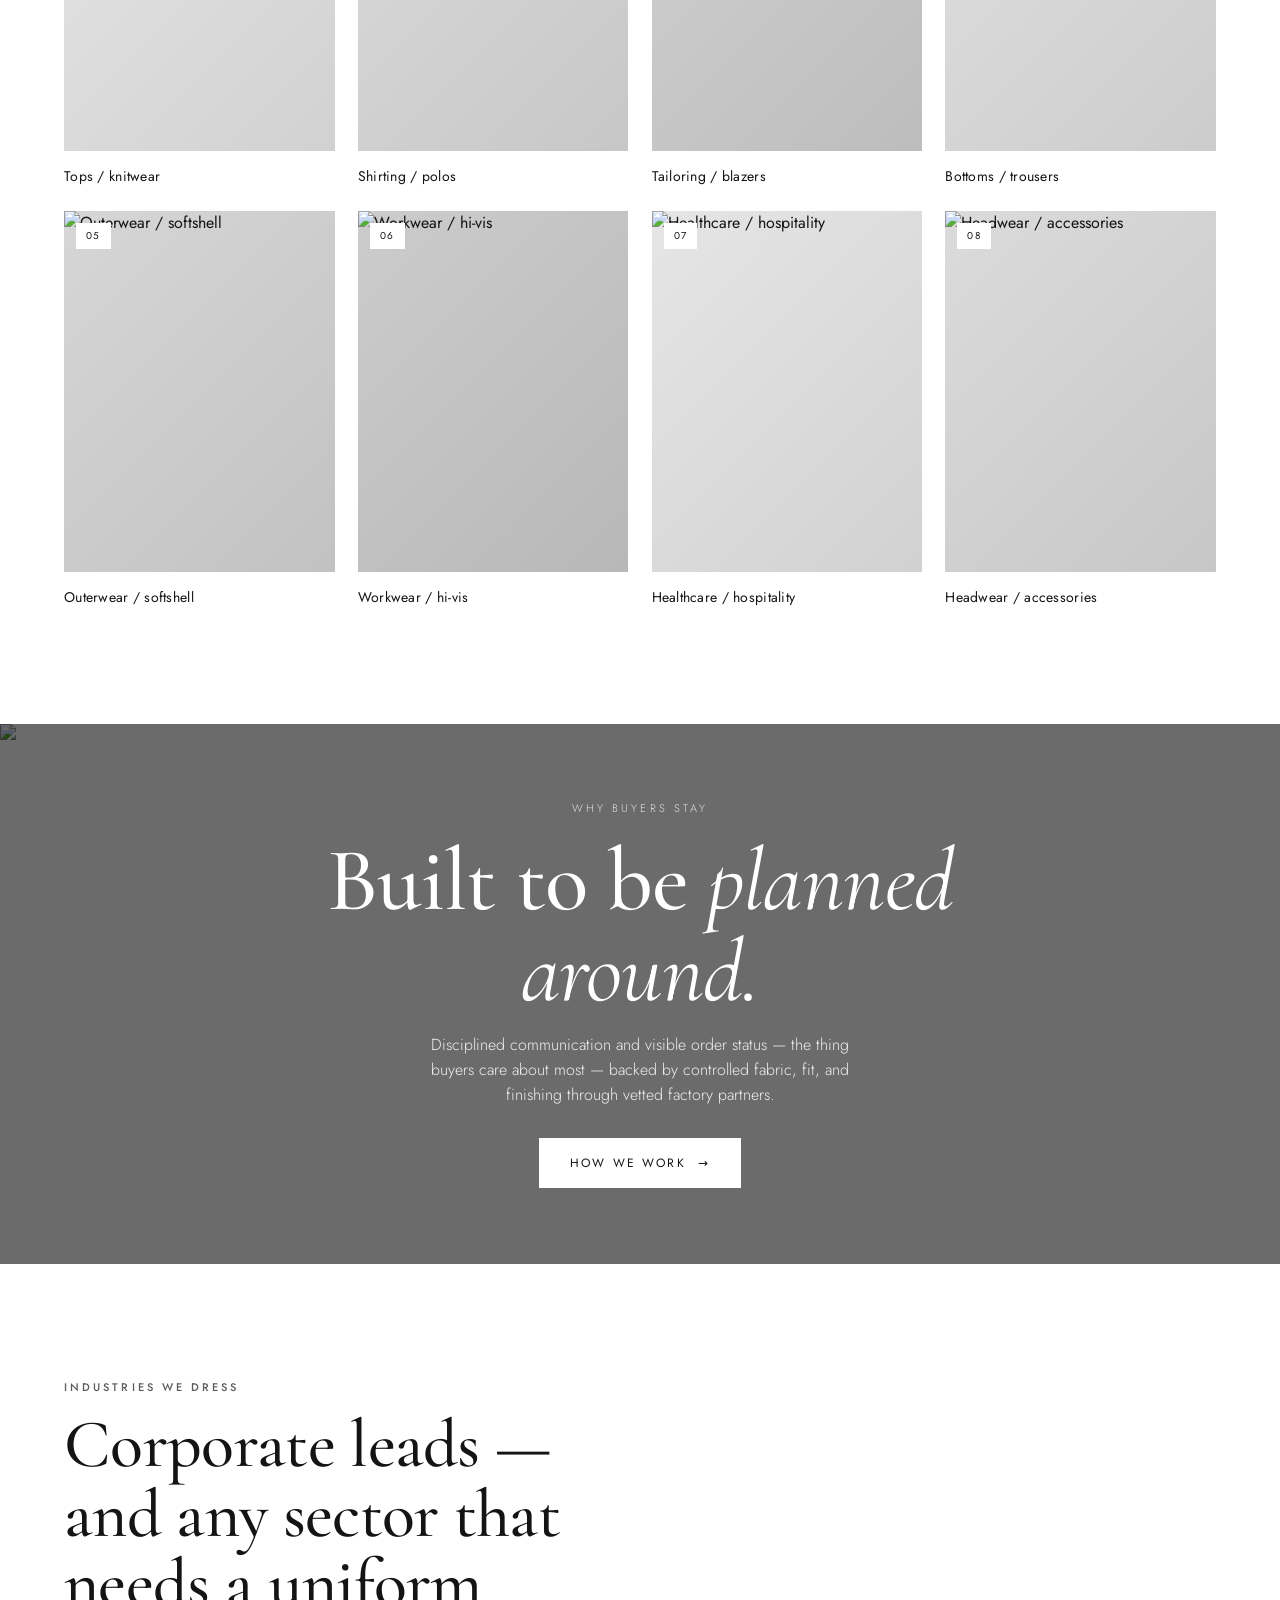
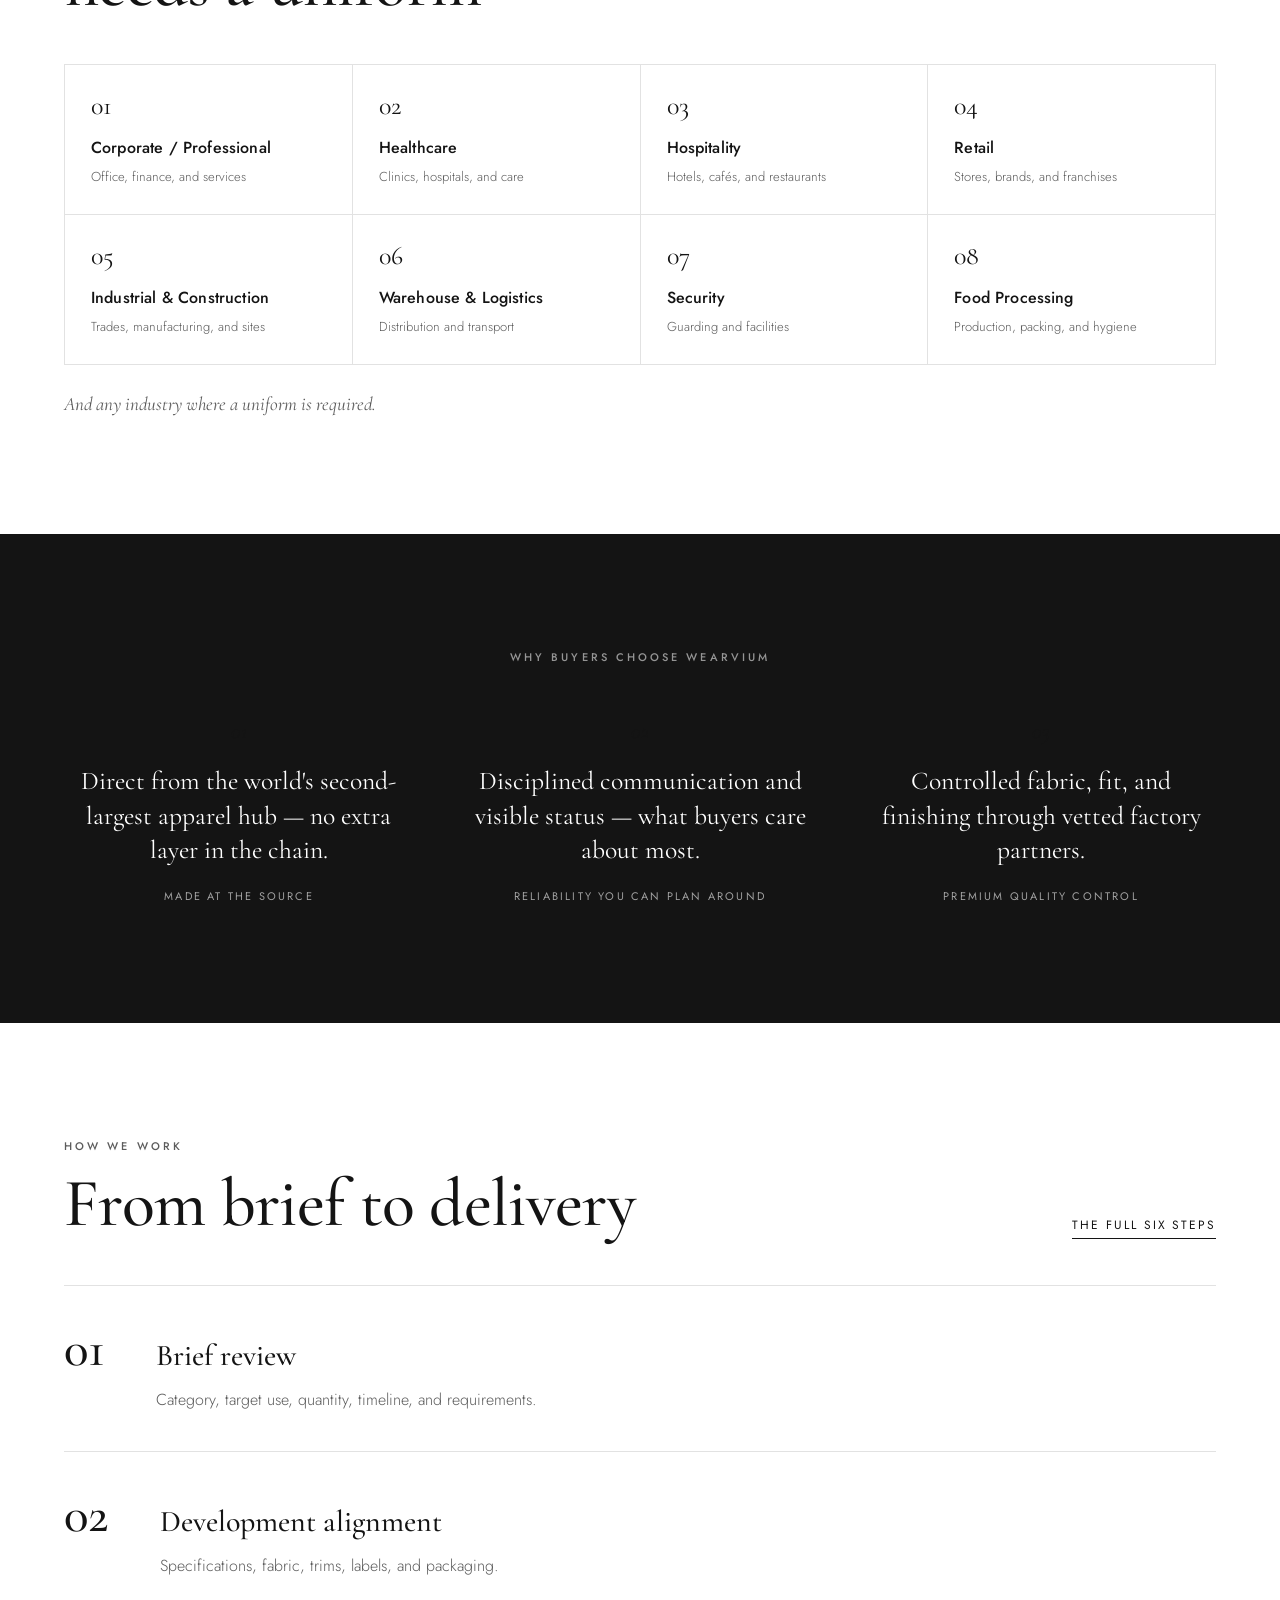
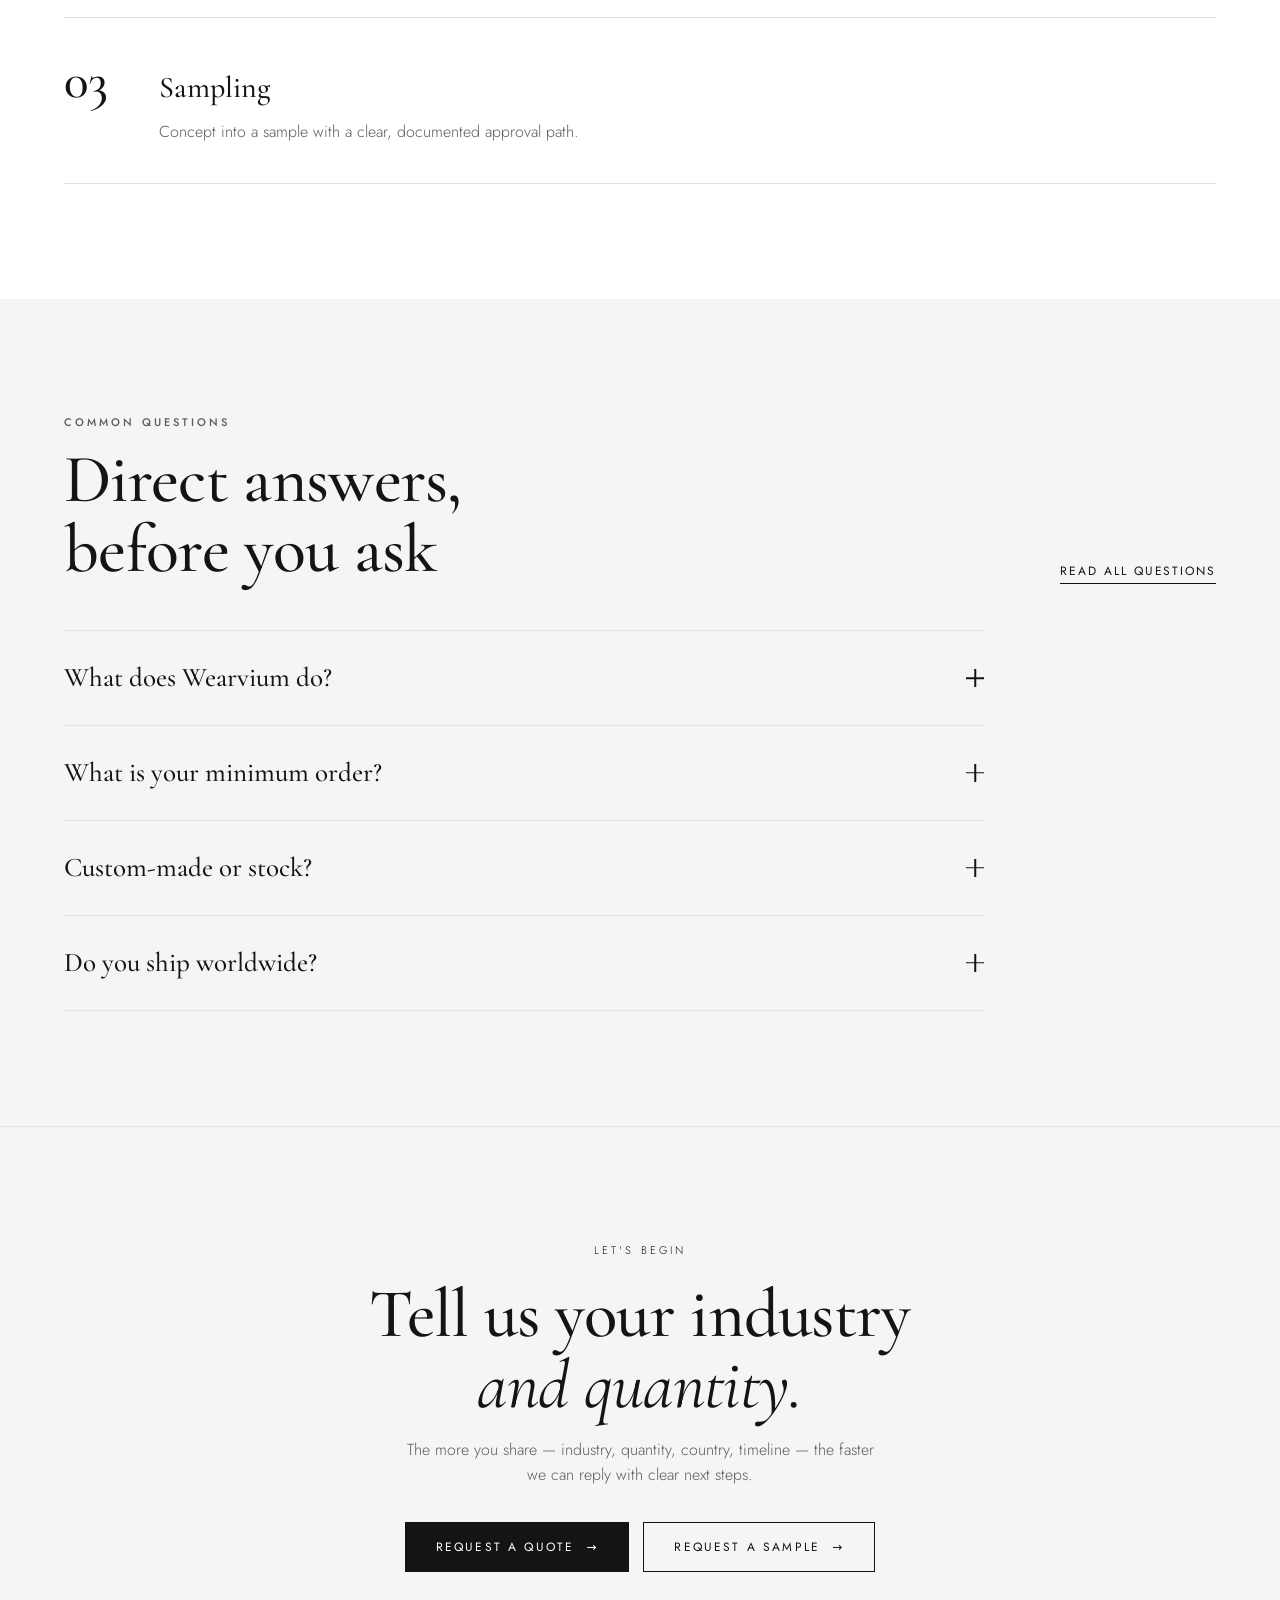
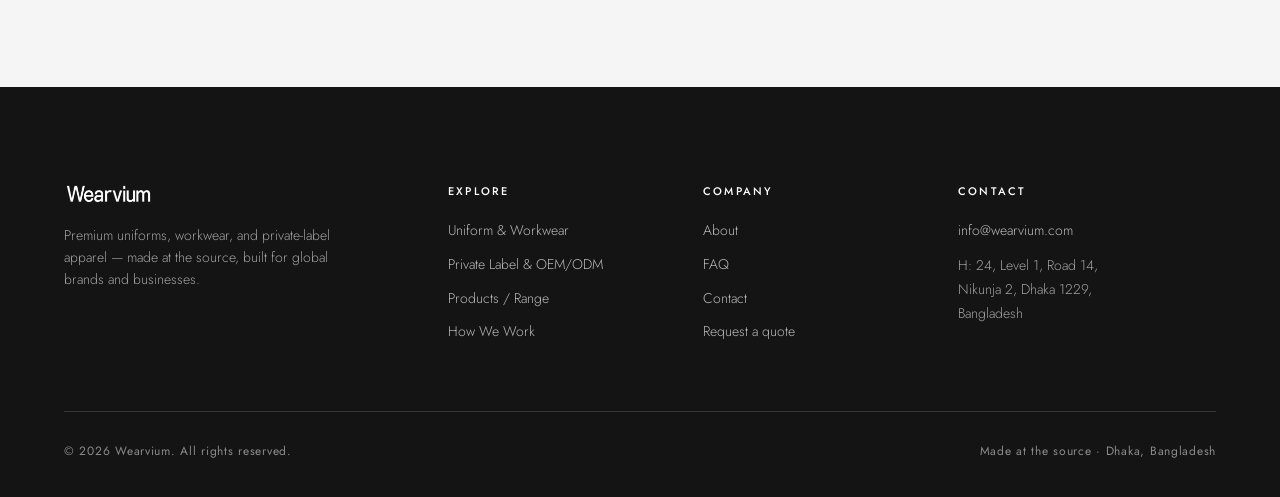
==== commit cd043057: "Add files via upload" ====
--- a/index.html
+++ b/index.html
@@ -5,341 +5,15 @@
 <meta name="viewport" content="width=device-width, initial-scale=1">
 <title>Wearvium — Uniforms, workwear &amp; private-label apparel, made at the source</title>
 <meta name="description" content="Wearvium develops and supplies premium uniforms, workwear, and private-label apparel for businesses and brands worldwide — direct from Bangladesh, the world's second-largest garment hub.">
-<link rel="icon" href="[data-uri]">
-<link rel="apple-touch-icon" href="[data-uri]">
+<link rel="icon" href="favicon.png">
+<link rel="apple-touch-icon" href="apple-touch-icon.png">
 <meta property="og:title" content="Wearvium — Uniforms, workwear &amp; private-label apparel, made at the source">
 <meta property="og:description" content="Wearvium develops and supplies premium uniforms, workwear, and private-label apparel for businesses and brands worldwide — direct from Bangladesh, the world's second-largest garment hub.">
 <meta property="og:type" content="website">
 <link rel="preconnect" href="https://fonts.googleapis.com">
 <link rel="preconnect" href="https://fonts.gstatic.com" crossorigin>
 <link href="https://fonts.googleapis.com/css2?family=Cormorant+Garamond:ital,wght@0,400;0,500;0,600;1,400;1,500&family=Jost:wght@300;400;500;600&display=swap" rel="stylesheet">
-<style>
-/* =========================================================================
-   WEARVIUM — shared design system  (editorial atelier theme)
-   Display: Cormorant Garamond · Body/utility: Jost
-   Palette: strictly monochrome. White / grey / black only, no accent colour.
-   (Legacy var names --wine/--bone retained as tokens; --wine now = black.)
-   Built honest — no invented prices, claims, or press.
-   ========================================================================= */
-
-:root{
-  --bone:#FFFFFF;
-  --paper:#F5F5F5;
-  --ink:#141414;
-  --ink-soft:#5C5C5C;
-  --line:#E2E2E2;
-  --wine:#141414;
-  --wine-deep:#000000;
-  --maxw:1320px;
-  --pad:clamp(20px,5vw,64px);
-  --ease:cubic-bezier(.22,.61,.36,1);
-}
-*{box-sizing:border-box;margin:0;padding:0}
-html{scroll-behavior:smooth;-webkit-text-size-adjust:100%}
-body{
-  background:var(--bone);
-  color:var(--ink);
-  font-family:'Jost',system-ui,sans-serif;
-  font-weight:400;
-  line-height:1.55;
-  -webkit-font-smoothing:antialiased;
-  text-rendering:optimizeLegibility;
-  overflow-x:hidden;
-}
-img{display:block;max-width:100%}
-a{color:inherit;text-decoration:none}
-button{font-family:inherit;cursor:pointer;border:none;background:none;color:inherit}
-::selection{background:var(--wine);color:var(--bone)}
-a:focus-visible,button:focus-visible,input:focus-visible,select:focus-visible,textarea:focus-visible{outline:2px solid var(--wine);outline-offset:3px;border-radius:1px}
-
-.display{font-family:'Cormorant Garamond',serif;font-weight:500;line-height:1.02;letter-spacing:-.01em}
-.eyebrow{font-size:11px;letter-spacing:.28em;text-transform:uppercase;font-weight:500;color:var(--ink-soft)}
-.wrap{max-width:var(--maxw);margin:0 auto;padding-left:var(--pad);padding-right:var(--pad)}
-
-/* ---------- announcement ---------- */
-.announce{background:var(--ink);color:var(--bone);text-align:center;font-size:11px;letter-spacing:.22em;text-transform:uppercase;padding:9px 16px}
-
-/* ---------- nav ---------- */
-header{position:sticky;top:0;z-index:60;background:rgba(255,255,255,.82);backdrop-filter:blur(12px);border-bottom:1px solid var(--line);transition:background .3s}
-.nav{display:flex;align-items:center;justify-content:space-between;height:74px;gap:20px}
-.brand{display:flex;align-items:center}
-.brand img{height:20px;width:auto}
-.nav-cluster{display:flex;align-items:center;gap:28px}
-.nav-links{display:flex;align-items:center;gap:28px}
-.nav-links a,.nav-cluster a.ulink{font-size:12px;letter-spacing:.14em;text-transform:uppercase;font-weight:400;position:relative;color:var(--ink)}
-.nav-links a::after,.nav-cluster a.ulink::after{content:"";position:absolute;left:0;bottom:-5px;width:0;height:1px;background:var(--ink);transition:width .35s var(--ease)}
-.nav-links a:hover::after,.nav-cluster a.ulink:hover::after,.nav-links a[aria-current="page"]::after,.nav-cluster a.ulink[aria-current="page"]::after{width:100%}
-.nav-links a[aria-current="page"],.nav-cluster a.ulink[aria-current="page"]{color:var(--wine)}
-.nav-links a[aria-current="page"]::after,.nav-cluster a.ulink[aria-current="page"]::after{background:var(--wine)}
-.nav-cta{font-size:11px;letter-spacing:.16em;text-transform:uppercase;border:1px solid var(--ink);padding:11px 18px;display:inline-flex;align-items:center;gap:9px;transition:.35s var(--ease)}
-.nav-cta:hover{background:var(--ink);color:var(--bone)}
-.menu-toggle{display:none}
-
-/* ---------- buttons ---------- */
-.btn{display:inline-flex;align-items:center;gap:12px;font-size:12px;letter-spacing:.18em;text-transform:uppercase;padding:15px 30px;border:1px solid currentColor;transition:.4s var(--ease)}
-.btn .arrow{transition:transform .4s var(--ease)}
-.btn:hover .arrow{transform:translateX(6px)}
-.btn-light{background:var(--bone);color:var(--ink);border-color:var(--bone)}
-.btn-light:hover{background:transparent;color:var(--bone)}
-.btn-dark{background:var(--ink);color:var(--bone);border-color:var(--ink)}
-.btn-dark:hover{background:transparent;color:var(--ink)}
-.btn-wine{background:var(--wine);color:var(--bone);border-color:var(--wine)}
-.btn-wine:hover{background:var(--wine-deep);border-color:var(--wine-deep)}
-.btn-outline-ink{background:transparent;color:var(--ink);border-color:var(--ink)}
-.btn-outline-ink:hover{background:var(--ink);color:var(--bone)}
-.btn-outline-light{background:transparent;color:var(--bone);border-color:rgba(255,255,255,.5)}
-.btn-outline-light:hover{background:var(--bone);color:var(--ink);border-color:var(--bone)}
-
-/* ---------- reveal ---------- */
-.reveal{opacity:0;transform:translateY(26px)}
-.reveal.in{opacity:1;transform:none;transition:opacity 1s var(--ease),transform 1s var(--ease)}
-.d1{transition-delay:.05s}.d2{transition-delay:.18s}.d3{transition-delay:.32s}.d4{transition-delay:.46s}
-.obs{opacity:0;transform:translateY(30px)}
-.obs.in{opacity:1;transform:none;transition:opacity .8s var(--ease),transform .8s var(--ease)}
-
-/* ---------- hero (home) ---------- */
-.hero{position:relative;min-height:calc(100vh - 74px - 31px);display:flex;align-items:flex-end;overflow:hidden}
-.hero-media{position:absolute;inset:0;z-index:0}
-.hero-media img{width:100%;height:100%;object-fit:cover;object-position:center 30%}
-.hero-media::after{content:"";position:absolute;inset:0;background:linear-gradient(180deg,rgba(0,0,0,.34) 0%,rgba(0,0,0,.10) 34%,rgba(0,0,0,.12) 60%,rgba(0,0,0,.58) 100%)}
-.hero-inner{position:relative;z-index:2;width:100%;padding-bottom:clamp(40px,7vw,84px);color:var(--bone)}
-.hero-eyebrow{color:rgba(255,255,255,.85);margin-bottom:20px}
-.hero h1{font-size:clamp(48px,9.6vw,140px);color:var(--bone);font-weight:500}
-.hero h1 em{font-style:italic;font-weight:400}
-.hero-row{display:flex;flex-wrap:wrap;align-items:flex-end;justify-content:space-between;gap:28px;margin-top:28px}
-.hero-row p{max-width:40ch;color:rgba(255,255,255,.92);font-weight:300;font-size:15.5px}
-.hero-actions{display:flex;flex-wrap:wrap;gap:14px}
-
-/* ---------- page header (interior) ---------- */
-.phead{position:relative;min-height:clamp(320px,42vw,500px);display:flex;align-items:flex-end;overflow:hidden;color:var(--bone)}
-.phead-media{position:absolute;inset:0;z-index:0}
-.phead-media img{width:100%;height:100%;object-fit:cover;object-position:center 32%}
-.phead-media::after{content:"";position:absolute;inset:0;background:linear-gradient(180deg,rgba(0,0,0,.30) 0%,rgba(0,0,0,.18) 40%,rgba(0,0,0,.66) 100%)}
-.phead-inner{position:relative;z-index:2;width:100%;padding-top:clamp(40px,6vw,72px);padding-bottom:clamp(36px,5vw,64px)}
-.phead .crumb{font-size:11px;letter-spacing:.18em;text-transform:uppercase;color:rgba(255,255,255,.7);margin-bottom:20px}
-.phead .crumb a:hover{color:var(--bone)}
-.phead h1{font-size:clamp(40px,7vw,104px);color:var(--bone);font-weight:500}
-.phead h1 em{font-style:italic;font-weight:400}
-.phead .lead{font-size:clamp(16px,1.6vw,20px);color:rgba(255,255,255,.92);font-weight:300;max-width:58ch;margin-top:22px}
-
-/* ---------- marquee ---------- */
-.marquee{border-bottom:1px solid var(--line);background:var(--paper);overflow:hidden;white-space:nowrap}
-.marquee-track{display:inline-flex;gap:58px;padding:18px 0;animation:scroll 36s linear infinite;will-change:transform}
-.marquee span{font-family:'Cormorant Garamond',serif;font-style:italic;font-size:19px;color:var(--ink-soft);display:inline-flex;align-items:center;gap:58px}
-.marquee span::after{content:"✦";font-style:normal;font-size:10px;color:var(--wine)}
-@keyframes scroll{to{transform:translateX(-50%)}}
-
-/* ---------- section heading ---------- */
-.sec{padding:clamp(64px,9vw,124px) 0}
-.sec-sm{padding:clamp(44px,6vw,84px) 0}
-.sec-tint{background:var(--paper)}
-.sec-head{display:flex;align-items:flex-end;justify-content:space-between;gap:24px;margin-bottom:46px;flex-wrap:wrap}
-.sec-head .eyebrow{margin-bottom:14px}
-.sec-head h2{font-size:clamp(34px,5.5vw,68px);max-width:18ch}
-.sec-head .seclink{font-size:12px;letter-spacing:.16em;text-transform:uppercase;border-bottom:1px solid var(--ink);padding-bottom:3px;transition:.3s;white-space:nowrap}
-.sec-head .seclink:hover{color:var(--wine);border-color:var(--wine)}
-.lead-ink{font-size:clamp(16px,1.6vw,20px);color:var(--ink-soft);font-weight:300;max-width:62ch}
-
-/* ---------- feature cards (two pillars) ---------- */
-.feat-grid{display:grid;grid-template-columns:1fr 1fr;gap:clamp(16px,2vw,28px)}
-.feat{position:relative;display:flex;flex-direction:column;background:var(--paper);border:1px solid var(--line);overflow:hidden;transition:border-color .35s}
-.feat:hover{border-color:var(--wine)}
-.feat-media{position:relative;aspect-ratio:16/10;overflow:hidden;background:var(--line)}
-.feat-media img{width:100%;height:100%;object-fit:cover;transition:transform 1.1s var(--ease)}
-.feat:hover .feat-media img{transform:scale(1.045)}
-.feat-media .pk{position:absolute;top:16px;left:16px;z-index:2;background:var(--bone);color:var(--ink);font-size:11px;letter-spacing:.14em;text-transform:uppercase;padding:6px 11px}
-.feat-body{padding:clamp(26px,3vw,44px);display:flex;flex-direction:column;flex:1}
-.feat-body h3{font-family:'Cormorant Garamond',serif;font-weight:500;font-size:clamp(26px,3vw,38px);line-height:1.05;margin-bottom:14px}
-.feat-body p{color:var(--ink-soft);font-weight:300;font-size:15px;max-width:46ch}
-.feat-body .pmeta{margin-top:16px;font-size:11.5px;letter-spacing:.08em;text-transform:uppercase;color:var(--ink-soft)}
-.feat-body .flink{margin-top:auto;padding-top:26px;font-size:12px;letter-spacing:.16em;text-transform:uppercase;display:inline-flex;align-items:center;gap:10px;align-self:flex-start;color:var(--ink)}
-.feat-body .flink span.u{border-bottom:1px solid var(--wine);padding-bottom:2px;color:var(--wine)}
-.feat-body .flink .arrow{transition:transform .35s var(--ease);color:var(--wine)}
-.feat:hover .flink .arrow{transform:translateX(5px)}
-
-/* ---------- editorial split ---------- */
-.split{display:grid;grid-template-columns:1.05fr 1fr;align-items:stretch;min-height:560px}
-.split.flip{grid-template-columns:1fr 1.05fr}
-.split-media{position:relative;overflow:hidden;background:var(--line);min-height:380px}
-.split-media img{width:100%;height:100%;object-fit:cover}
-.split-text{display:flex;flex-direction:column;justify-content:center;padding:clamp(36px,6vw,92px);background:var(--paper)}
-.split.flip .split-text{order:-1}
-.split-text .eyebrow{color:var(--wine);margin-bottom:22px}
-.split-text .bignum{font-family:'Cormorant Garamond',serif;font-weight:500;font-size:clamp(64px,9vw,128px);line-height:.86;color:var(--wine);margin-bottom:6px}
-.split-text h2{font-size:clamp(38px,5vw,72px);margin-bottom:22px}
-.split-text h2 em{font-style:italic;font-weight:400}
-.split-text p{max-width:44ch;color:var(--ink-soft);margin-bottom:18px;font-weight:300}
-.split-text p:last-of-type{margin-bottom:34px}
-
-/* ---------- category cards (the range) ---------- */
-.grid{display:grid;grid-template-columns:repeat(4,1fr);gap:clamp(14px,1.8vw,26px)}
-.card{position:relative;display:block}
-.card-media{position:relative;aspect-ratio:3/4;overflow:hidden;background:var(--line)}
-.card-media img{width:100%;height:100%;object-fit:cover;transition:transform 1.1s var(--ease)}
-.card:hover .card-media img{transform:scale(1.045)}
-.card .gi{position:absolute;top:12px;left:12px;z-index:3;background:var(--bone);color:var(--ink);font-size:10px;letter-spacing:.14em;text-transform:uppercase;padding:5px 10px}
-.card .quick{position:absolute;left:12px;right:12px;bottom:12px;z-index:3;background:var(--ink);color:var(--bone);font-size:11px;letter-spacing:.18em;text-transform:uppercase;padding:13px;text-align:center;opacity:0;transform:translateY(12px);transition:.45s var(--ease)}
-.card:hover .quick,.card:focus-within .quick{opacity:1;transform:none}
-.card-info{padding-top:15px;display:flex;justify-content:space-between;gap:14px;align-items:baseline}
-.card-info h3{font-family:'Jost',sans-serif;font-weight:400;font-size:14px;letter-spacing:.02em}
-.card-info .meta{font-size:12px;color:var(--ink-soft);margin-top:3px;letter-spacing:.05em}
-
-/* ---------- promo banner ---------- */
-.promo{position:relative;min-height:60vh;display:grid;place-items:center;text-align:center;color:var(--bone);overflow:hidden}
-.promo img{position:absolute;inset:0;width:100%;height:100%;object-fit:cover;object-position:center 35%}
-.promo::after{content:"";position:absolute;inset:0;background:rgba(0,0,0,.58)}
-.promo-inner{position:relative;z-index:2;padding:0 24px;max-width:760px}
-.promo .eyebrow{color:rgba(255,255,255,.8);margin-bottom:18px}
-.promo h2{font-size:clamp(40px,7vw,96px);color:var(--bone);margin-bottom:16px}
-.promo h2 em{font-style:italic;font-weight:400}
-.promo p{color:rgba(255,255,255,.9);margin-bottom:30px;font-weight:300;max-width:48ch;margin-left:auto;margin-right:auto}
-
-/* ---------- industries / sectors grid ---------- */
-.ind-grid{display:grid;grid-template-columns:repeat(4,1fr);border-top:1px solid var(--line);border-left:1px solid var(--line)}
-.ind{padding:28px 26px;border-bottom:1px solid var(--line);border-right:1px solid var(--line);transition:background .3s;display:block}
-.ind:hover{background:var(--paper)}
-.ind .ix{font-family:'Cormorant Garamond',serif;font-size:26px;color:var(--wine);line-height:1}
-.ind h4{font-family:'Jost',sans-serif;font-weight:500;font-size:16px;letter-spacing:.01em;margin-top:14px}
-.ind p{font-size:13px;color:var(--ink-soft);margin-top:6px;font-weight:300;line-height:1.5}
-.ind-note{font-style:italic;font-family:'Cormorant Garamond',serif;font-size:19px;color:var(--ink-soft);margin-top:24px}
-
-/* ---------- principles (dark band) ---------- */
-.principles{background:var(--ink);color:var(--bone)}
-.principles .eyebrow{color:rgba(255,255,255,.55);text-align:center;display:block;margin-bottom:48px}
-.prin-grid{display:grid;grid-template-columns:repeat(3,1fr);gap:clamp(28px,4vw,64px)}
-.prin{text-align:center}
-.prin .pn{font-family:'Cormorant Garamond',serif;font-style:italic;font-size:22px;color:var(--wine);margin-bottom:16px}
-.prin p{font-family:'Cormorant Garamond',serif;font-size:clamp(20px,2vw,27px);line-height:1.34;color:var(--bone);margin-bottom:16px}
-.prin cite{font-style:normal;font-size:11px;letter-spacing:.2em;text-transform:uppercase;color:rgba(255,255,255,.6)}
-
-/* ---------- process / steps ---------- */
-.steps{border-top:1px solid var(--line)}
-.step{display:grid;grid-template-columns:auto 1fr;gap:clamp(20px,4vw,56px);align-items:baseline;padding:clamp(26px,3vw,40px) 0;border-bottom:1px solid var(--line)}
-.step .sn{font-family:'Cormorant Garamond',serif;font-weight:500;font-size:clamp(34px,4vw,58px);color:var(--wine);line-height:1}
-.step h3{font-family:'Cormorant Garamond',serif;font-weight:500;font-size:clamp(22px,2.4vw,30px);margin-bottom:8px}
-.step p{color:var(--ink-soft);font-weight:300;max-width:62ch}
-
-/* ---------- capability cards ---------- */
-.cap-grid{display:grid;grid-template-columns:repeat(3,1fr);gap:clamp(16px,2vw,28px)}
-.cap{background:var(--paper);border:1px solid var(--line);padding:clamp(26px,3vw,40px)}
-.cap h4{font-size:11px;letter-spacing:.2em;text-transform:uppercase;color:var(--wine);margin-bottom:20px;font-weight:500}
-.cap ul{list-style:none}
-.cap li{padding:11px 0;border-top:1px solid var(--line);font-size:14.5px;color:var(--ink-soft);font-weight:300}
-.cap li:first-child{border-top:0}
-
-/* ---------- definition list ---------- */
-.deflist{border-top:1px solid var(--line);max-width:900px}
-.di{padding:28px 0;border-bottom:1px solid var(--line)}
-.di dt{font-family:'Cormorant Garamond',serif;font-weight:500;font-size:clamp(22px,2.4vw,30px)}
-.di dd{margin-top:10px;color:var(--ink-soft);font-weight:300;max-width:70ch}
-
-/* ---------- two-column prose ---------- */
-.twocol{display:grid;grid-template-columns:minmax(0,1fr) minmax(0,1fr);gap:clamp(28px,5vw,64px);align-items:start}
-.twocol h2{font-size:clamp(30px,4vw,52px)}
-.prose p{margin-top:16px;color:var(--ink-soft);font-weight:300}
-.prose p:first-child{margin-top:0}
-
-/* ---------- faq ---------- */
-.faq{border-top:1px solid var(--line);max-width:920px}
-.qa{border-bottom:1px solid var(--line)}
-.qa summary{list-style:none;display:flex;justify-content:space-between;align-items:center;gap:24px;cursor:pointer;padding:26px 0;font-family:'Cormorant Garamond',serif;font-weight:500;font-size:clamp(20px,2.2vw,27px)}
-.qa summary::-webkit-details-marker{display:none}
-.qa .pm{flex:none;width:18px;height:18px;position:relative}
-.qa .pm::before,.qa .pm::after{content:"";position:absolute;background:var(--wine);transition:.3s var(--ease)}
-.qa .pm::before{left:50%;top:0;width:1.5px;height:100%;transform:translateX(-.75px)}
-.qa .pm::after{top:50%;left:0;height:1.5px;width:100%;transform:translateY(-.75px)}
-.qa[open] .pm::before{transform:translateX(-.75px) scaleY(0)}
-.qa .qa-a{padding:0 0 28px;color:var(--ink-soft);font-weight:300;max-width:76ch;font-size:15.5px}
-.faq-group{font-family:'Cormorant Garamond',serif;font-style:italic;font-size:22px;color:var(--wine);margin:48px 0 4px}
-.faq-group:first-child{margin-top:0}
-
-/* ---------- contact / quote CTA band ---------- */
-.cta-band{background:var(--paper);border-top:1px solid var(--line)}
-.cta-inner{text-align:center;max-width:760px;margin:0 auto}
-.cta-inner .eyebrow{color:var(--wine);margin-bottom:20px}
-.cta-inner h2{font-size:clamp(36px,5.4vw,72px);margin-bottom:18px}
-.cta-inner h2 em{font-style:italic;font-weight:400}
-.cta-inner p{color:var(--ink-soft);margin-bottom:34px;font-weight:300;max-width:54ch;margin-left:auto;margin-right:auto}
-.cta-actions{display:flex;gap:14px;justify-content:center;flex-wrap:wrap}
-
-/* ---------- contact form ---------- */
-.contact-grid{display:grid;grid-template-columns:1.25fr .85fr;gap:clamp(30px,5vw,64px);align-items:start}
-.form-card{background:var(--paper);border:1px solid var(--line);padding:clamp(26px,3vw,44px)}
-.field{margin-bottom:20px}
-.field label{display:block;font-size:11.5px;letter-spacing:.1em;text-transform:uppercase;color:var(--ink-soft);margin-bottom:9px}
-.field label .req{color:var(--wine)}
-.field input,.field select,.field textarea{width:100%;font-family:'Jost',sans-serif;font-size:15px;color:var(--ink);background:var(--bone);border:1px solid var(--line);padding:13px 14px;transition:border-color .25s}
-.field textarea{resize:vertical;min-height:120px;line-height:1.5}
-.field input:focus,.field select:focus,.field textarea:focus{outline:none;border-color:var(--wine)}
-.field.row2{display:grid;grid-template-columns:1fr 1fr;gap:16px}
-.field.row2 label{margin-bottom:9px}
-.field-err{color:var(--wine);font-size:12px;margin-top:6px;display:none}
-.field.invalid input,.field.invalid select,.field.invalid textarea{border-color:var(--wine)}
-.field.invalid .field-err{display:block}
-.form-note{font-size:12px;color:var(--ink-soft);margin-top:16px;line-height:1.6;font-weight:300}
-.form-status{margin-top:18px;font-size:14.5px;display:none;padding:14px 16px;border:1px solid var(--wine);background:rgba(0,0,0,.06);font-weight:300}
-.form-status.show{display:block}
-.contact-aside .ca-block{border-top:1px solid var(--line);padding:22px 0}
-.contact-aside .ca-block:first-child{border-top:0;padding-top:0}
-.contact-aside .cal{font-size:11px;letter-spacing:.16em;text-transform:uppercase;color:var(--wine)}
-.contact-aside .cav{margin-top:10px;font-size:16px;font-weight:300;color:var(--ink);line-height:1.6;font-style:normal;display:block}
-.contact-aside a.cav:hover{color:var(--wine)}
-
-/* ---------- footer ---------- */
-footer{background:var(--ink);color:rgba(255,255,255,.78);padding:clamp(56px,8vw,96px) 0 36px}
-.foot-top{display:grid;grid-template-columns:1.6fr 1fr 1fr 1.2fr;gap:40px;padding-bottom:56px;border-bottom:1px solid rgba(255,255,255,.14)}
-.foot-brand img{height:22px;width:auto;filter:invert(1) brightness(1.7);margin-bottom:20px}
-.foot-brand p{max-width:34ch;font-weight:300;font-size:14px;color:rgba(255,255,255,.6)}
-.foot-col h4{font-size:11px;letter-spacing:.2em;text-transform:uppercase;color:var(--bone);margin-bottom:20px;font-weight:500}
-.foot-col a{display:block;font-size:14px;font-weight:300;margin-bottom:12px;color:rgba(255,255,255,.7);transition:.25s;width:fit-content}
-.foot-col a:hover{color:var(--bone)}
-.foot-col address{font-style:normal;font-size:14px;font-weight:300;color:rgba(255,255,255,.6);line-height:1.7;margin-top:4px}
-.foot-bot{display:flex;justify-content:space-between;align-items:center;flex-wrap:wrap;gap:16px;padding-top:30px;font-size:12px;letter-spacing:.06em;color:rgba(255,255,255,.5)}
-.foot-bot a:hover{color:var(--bone)}
-
-/* ---------- image fallback ---------- */
-img.is-fallback{min-height:100%}
-
-/* ---------- responsive ---------- */
-@media(max-width:1040px){
-  .nav-cluster{gap:18px}
-  .nav-links{gap:18px}
-  .foot-top{grid-template-columns:1fr 1fr}
-  .foot-brand{grid-column:1/-1}
-  .ind-grid{grid-template-columns:repeat(2,1fr)}
-  .cap-grid{grid-template-columns:1fr}
-}
-@media(max-width:860px){
-  .nav-cluster{display:none}
-  .menu-toggle{display:inline-flex;font-size:12px;letter-spacing:.14em;text-transform:uppercase}
-  .grid{grid-template-columns:repeat(2,1fr)}
-  .feat-grid{grid-template-columns:1fr}
-  .split,.split.flip{grid-template-columns:1fr}
-  .split-media{order:-1}
-  .split.flip .split-text{order:0}
-  .prin-grid{grid-template-columns:1fr;gap:48px}
-  .twocol{grid-template-columns:1fr;gap:30px}
-  .contact-grid{grid-template-columns:1fr;gap:40px}
-  .mobile-menu{position:fixed;inset:0;background:var(--bone);z-index:80;padding:90px var(--pad) 40px;transform:translateY(-100%);transition:transform .5s var(--ease);display:flex;flex-direction:column;gap:8px}
-  .mobile-menu.open{transform:none}
-  .mobile-menu a{font-family:'Cormorant Garamond',serif;font-size:34px;font-weight:500;padding:6px 0;border-bottom:1px solid var(--line)}
-}
-@media(min-width:861px){.mobile-menu{display:none}}
-@media(max-width:520px){
-  .grid{grid-template-columns:1fr 1fr;gap:12px}
-  .ind-grid{grid-template-columns:1fr}
-  .card-info h3{font-size:13px}
-  .hero-row{flex-direction:column;align-items:flex-start}
-  .step{grid-template-columns:1fr;gap:6px}
-  .field.row2{grid-template-columns:1fr}
-}
-@media(prefers-reduced-motion:reduce){
-  *{animation-duration:.001ms!important;transition-duration:.001ms!important}
-  .reveal,.obs{opacity:1;transform:none}
-  html{scroll-behavior:auto}
-}
-
-</style>
+<link rel="stylesheet" href="styles.css">
 </head>
 <body>
 
@@ -347,7 +21,7 @@
 
 <header>
   <nav class="wrap nav">
-    <a class="brand" href="index.html" aria-label="Wearvium home"><img src="[data-uri]" alt="Wearvium"></a>
+    <a class="brand" href="index.html" aria-label="Wearvium home"><img src="wearvium-logo.png" alt="Wearvium"></a>
     <div class="nav-cluster">
       <div class="nav-links">
         <a href="uniform-workwear.html">Uniform &amp; Workwear</a>
@@ -526,7 +200,7 @@
   <div class="wrap">
     <div class="foot-top">
       <div class="foot-brand">
-        <img src="[data-uri]" alt="Wearvium">
+        <img src="wearvium-logo.png" alt="Wearvium">
         <p>Premium uniforms, workwear, and private-label apparel — made at the source, built for global brands and businesses.</p>
       </div>
       <div class="foot-col">
@@ -556,173 +230,6 @@
   </div>
 </footer>
 
-<script>
-/* =========================================================================
-   WEARVIUM — shared scripts
-   ========================================================================= */
-(function () {
-  'use strict';
-
-  /* ---------- the range grid (home + products) ---------- */
-  var RANGE = [
-    {name:"Tops / knitwear",        meta:"01", img:"1576566588028-4147f3842f27"},
-    {name:"Shirting / polos",       meta:"02", img:"1602810318383-e386cc2a3ccf"},
-    {name:"Tailoring / blazers",    meta:"03", img:"1507003211169-0a1dd7228f2d"},
-    {name:"Bottoms / trousers",     meta:"04", img:"1594633312681-425c7b97ccd1"},
-    {name:"Outerwear / softshell",  meta:"05", img:"1591047139829-d91aecb6caea"},
-    {name:"Workwear / hi-vis",      meta:"06", img:"1495385794356-15371f348c31"},
-    {name:"Healthcare / hospitality",meta:"07", img:"1539008835657-9e8e9680c956"},
-    {name:"Headwear / accessories", meta:"08", img:"1584917865442-de89df76afd3"}
-  ];
-  function imgUrl(id, w){ return 'https://images.unsplash.com/photo-' + id + '?w=' + (w||700) + '&q=80&auto=format&fit=crop'; }
-
-  var grid = document.getElementById('rangeGrid');
-  if (grid) {
-    grid.innerHTML = RANGE.map(function (p, i) {
-      return '<a class="card" href="products.html">' +
-        '<div class="card-media">' +
-          '<span class="gi">' + p.meta + '</span>' +
-          '<img data-fallback data-seed="' + (i + 6) + '" alt="' + p.name + '" src="' + imgUrl(p.img) + '">' +
-          '<span class="quick">View range →</span>' +
-        '</div>' +
-        '<div class="card-info"><div><h3>' + p.name + '</h3></div></div>' +
-      '</a>';
-    }).join('');
-  }
-
-  /* ---------- graceful image fallback ---------- */
-  function attachFallback(img) {
-    img.addEventListener('error', function () {
-      if (img.dataset.failed) return;
-      img.dataset.failed = '1';
-      var tones = [90, 86, 82, 88, 84, 80];
-      var t = tones[(parseInt(img.dataset.seed || '0', 10)) % tones.length];
-      img.style.background = 'linear-gradient(135deg,hsl(0 0% ' + t + '%),hsl(0 0% ' + (t - 8) + '%))';
-      img.removeAttribute('src');
-      img.classList.add('is-fallback');
-    }, { once: true });
-  }
-  document.querySelectorAll('img[data-fallback]').forEach(attachFallback);
-
-  /* ---------- mobile menu ---------- */
-  var mm = document.getElementById('mobileMenu');
-  var mt = document.getElementById('menuToggle');
-  var menuOpen = false;
-  function closeMenu() { menuOpen = false; if (mm) mm.classList.remove('open'); if (mt) mt.textContent = 'Menu'; document.body.style.overflow = ''; }
-  if (mt && mm) {
-    mt.onclick = function () { menuOpen = !menuOpen; mm.classList.toggle('open', menuOpen); mt.textContent = menuOpen ? 'Close' : 'Menu'; document.body.style.overflow = menuOpen ? 'hidden' : ''; };
-    mm.querySelectorAll('a').forEach(function (a) { a.onclick = closeMenu; });
-    document.addEventListener('keydown', function (e) { if (e.key === 'Escape') closeMenu(); });
-  }
-
-  /* ---------- reveals ---------- */
-  var reduce = window.matchMedia('(prefers-reduced-motion: reduce)').matches;
-  function showAll(sel) { document.querySelectorAll(sel).forEach(function (el) { el.classList.add('in'); }); }
-  if (reduce || !('IntersectionObserver' in window)) {
-    showAll('.reveal'); showAll('.obs');
-  } else {
-    window.addEventListener('load', function () { showAll('.reveal'); });
-    var io = new IntersectionObserver(function (entries) {
-      entries.forEach(function (en) { if (en.isIntersecting) { en.target.classList.add('in'); io.unobserve(en.target); } });
-    }, { threshold: 0.12, rootMargin: '0px 0px -6% 0px' });
-    document.querySelectorAll('.obs').forEach(function (el) { io.observe(el); });
-  }
-
-  /* ---------- nav background solidifies on scroll ---------- */
-  var hdr = document.querySelector('header');
-  if (hdr) {
-    addEventListener('scroll', function () { hdr.style.background = scrollY > 40 ? 'rgba(255,255,255,.94)' : 'rgba(255,255,255,.82)'; }, { passive: true });
-  }
-
-  /* ---------- year ---------- */
-  var y = document.getElementById('yr');
-  if (y) y.textContent = new Date().getFullYear();
-
-  /* =======================================================================
-     QUOTE FORM (contact page)
-     Works on day one via a mailto: handoff. To capture submissions in an
-     inbox later, paste a Formspree endpoint below — no other change needed.
-     ===================================================================== */
-  var FORMSPREE_ENDPOINT = ''; // e.g. 'https://formspree.io/f/xxxxxxx'
-  var TO_EMAIL = 'info@wearvium.com';
-
-  var form = document.getElementById('quote-form');
-  if (form) {
-    var params = new URLSearchParams(window.location.search);
-    function setVal(id, v) {
-      var el = document.getElementById(id);
-      if (!el || !v) return;
-      if (el.tagName === 'SELECT') {
-        Array.prototype.forEach.call(el.options, function (o) {
-          if (o.value.toLowerCase() === v.toLowerCase()) el.value = o.value;
-        });
-      } else { el.value = v; }
-    }
-    setVal('interest', params.get('interest'));
-    setVal('industry', params.get('industry'));
-    var forItem = params.get('for');
-    if (forItem) {
-      var msg0 = document.getElementById('message');
-      if (msg0 && !msg0.value) msg0.value = 'Product of interest: ' + forItem + '\n\n';
-    }
-
-    function field(id) { return document.getElementById(id).closest('.field'); }
-    function val(id) { return (document.getElementById(id).value || '').trim(); }
-    function showErr(id, on) { field(id).classList.toggle('invalid', !!on); }
-
-    function validate() {
-      var ok = true;
-      ['name', 'company', 'email', 'message'].forEach(function (id) {
-        var v = val(id), bad = !v;
-        if (id === 'email') bad = !/^[^\s@]+@[^\s@]+\.[^\s@]+$/.test(v);
-        showErr(id, bad); if (bad) ok = false;
-      });
-      return ok;
-    }
-
-    ['name', 'company', 'email', 'message'].forEach(function (id) {
-      var el = document.getElementById(id);
-      if (el) el.addEventListener('input', function () { if (field(id).classList.contains('invalid')) showErr(id, false); });
-    });
-
-    var status = document.getElementById('form-status');
-    function say(t) { if (status) { status.textContent = t; status.classList.add('show'); } }
-
-    function buildBody() {
-      return [
-        'New enquiry from the Wearvium website', '',
-        'Name:      ' + val('name'),
-        'Company:   ' + val('company'),
-        'Email:     ' + val('email'),
-        'Interest:  ' + val('interest'),
-        'Industry:  ' + val('industry'),
-        'Quantity:  ' + val('quantity'),
-        'Country:   ' + val('country'),
-        'Deadline:  ' + val('deadline'), '',
-        'Brief:',
-        val('message')
-      ].join('\n');
-    }
-
-    form.addEventListener('submit', function (e) {
-      e.preventDefault();
-      if (!validate()) { say('Please complete the highlighted fields so we can reply with clear next steps.'); return; }
-      var subject = 'Quote enquiry — ' + (val('company') || val('name'));
-      if (FORMSPREE_ENDPOINT) {
-        say('Sending your enquiry…');
-        var data = new FormData(form);
-        data.append('_subject', subject);
-        fetch(FORMSPREE_ENDPOINT, { method: 'POST', body: data, headers: { Accept: 'application/json' } })
-          .then(function (r) { if (r.ok) { form.reset(); say('Thanks — your enquiry is in. We\u2019ll reply with clear next steps.'); } else { throw new Error(); } })
-          .catch(function () { say('Something went wrong sending the form. Email us directly at ' + TO_EMAIL + '.'); });
-      } else {
-        window.location.href = 'mailto:' + TO_EMAIL + '?subject=' + encodeURIComponent(subject) + '&body=' + encodeURIComponent(buildBody());
-        say('Your email app is opening with the details filled in. If nothing happens, email us at ' + TO_EMAIL + '.');
-      }
-    });
-  }
-})();
-
-</script>
+<script src="main.js"></script>
 </body>
 </html>
--- a/styles.css
+++ b/styles.css
@@ -0,0 +1,324 @@
+/* =========================================================================
+   WEARVIUM — shared design system  (editorial atelier theme)
+   Display: Cormorant Garamond · Body/utility: Jost
+   Palette: strictly monochrome. White / grey / black only, no accent colour.
+   (Legacy var names --wine/--bone retained as tokens; --wine now = black.)
+   Built honest — no invented prices, claims, or press.
+   ========================================================================= */
+
+:root{
+  --bone:#FFFFFF;
+  --paper:#F5F5F5;
+  --ink:#141414;
+  --ink-soft:#5C5C5C;
+  --line:#E2E2E2;
+  --wine:#141414;
+  --wine-deep:#000000;
+  --maxw:1320px;
+  --pad:clamp(20px,5vw,64px);
+  --ease:cubic-bezier(.22,.61,.36,1);
+}
+*{box-sizing:border-box;margin:0;padding:0}
+html{scroll-behavior:smooth;-webkit-text-size-adjust:100%}
+body{
+  background:var(--bone);
+  color:var(--ink);
+  font-family:'Jost',system-ui,sans-serif;
+  font-weight:400;
+  line-height:1.55;
+  -webkit-font-smoothing:antialiased;
+  text-rendering:optimizeLegibility;
+  overflow-x:hidden;
+}
+img{display:block;max-width:100%}
+a{color:inherit;text-decoration:none}
+button{font-family:inherit;cursor:pointer;border:none;background:none;color:inherit}
+::selection{background:var(--wine);color:var(--bone)}
+a:focus-visible,button:focus-visible,input:focus-visible,select:focus-visible,textarea:focus-visible{outline:2px solid var(--wine);outline-offset:3px;border-radius:1px}
+
+.display{font-family:'Cormorant Garamond',serif;font-weight:500;line-height:1.02;letter-spacing:-.01em}
+.eyebrow{font-size:11px;letter-spacing:.28em;text-transform:uppercase;font-weight:500;color:var(--ink-soft)}
+.wrap{max-width:var(--maxw);margin:0 auto;padding-left:var(--pad);padding-right:var(--pad)}
+
+/* ---------- announcement ---------- */
+.announce{background:var(--ink);color:var(--bone);text-align:center;font-size:11px;letter-spacing:.22em;text-transform:uppercase;padding:9px 16px}
+
+/* ---------- nav ---------- */
+header{position:sticky;top:0;z-index:60;background:rgba(255,255,255,.82);backdrop-filter:blur(12px);border-bottom:1px solid var(--line);transition:background .3s}
+.nav{display:flex;align-items:center;justify-content:space-between;height:74px;gap:20px}
+.brand{display:flex;align-items:center}
+.brand img{height:20px;width:auto}
+.nav-cluster{display:flex;align-items:center;gap:28px}
+.nav-links{display:flex;align-items:center;gap:28px}
+.nav-links a,.nav-cluster a.ulink{font-size:12px;letter-spacing:.14em;text-transform:uppercase;font-weight:400;position:relative;color:var(--ink)}
+.nav-links a::after,.nav-cluster a.ulink::after{content:"";position:absolute;left:0;bottom:-5px;width:0;height:1px;background:var(--ink);transition:width .35s var(--ease)}
+.nav-links a:hover::after,.nav-cluster a.ulink:hover::after,.nav-links a[aria-current="page"]::after,.nav-cluster a.ulink[aria-current="page"]::after{width:100%}
+.nav-links a[aria-current="page"],.nav-cluster a.ulink[aria-current="page"]{color:var(--wine)}
+.nav-links a[aria-current="page"]::after,.nav-cluster a.ulink[aria-current="page"]::after{background:var(--wine)}
+.nav-cta{font-size:11px;letter-spacing:.16em;text-transform:uppercase;border:1px solid var(--ink);padding:11px 18px;display:inline-flex;align-items:center;gap:9px;transition:.35s var(--ease)}
+.nav-cta:hover{background:var(--ink);color:var(--bone)}
+.menu-toggle{display:none}
+
+/* ---------- buttons ---------- */
+.btn{display:inline-flex;align-items:center;gap:12px;font-size:12px;letter-spacing:.18em;text-transform:uppercase;padding:15px 30px;border:1px solid currentColor;transition:.4s var(--ease)}
+.btn .arrow{transition:transform .4s var(--ease)}
+.btn:hover .arrow{transform:translateX(6px)}
+.btn-light{background:var(--bone);color:var(--ink);border-color:var(--bone)}
+.btn-light:hover{background:transparent;color:var(--bone)}
+.btn-dark{background:var(--ink);color:var(--bone);border-color:var(--ink)}
+.btn-dark:hover{background:transparent;color:var(--ink)}
+.btn-wine{background:var(--wine);color:var(--bone);border-color:var(--wine)}
+.btn-wine:hover{background:var(--wine-deep);border-color:var(--wine-deep)}
+.btn-outline-ink{background:transparent;color:var(--ink);border-color:var(--ink)}
+.btn-outline-ink:hover{background:var(--ink);color:var(--bone)}
+.btn-outline-light{background:transparent;color:var(--bone);border-color:rgba(255,255,255,.5)}
+.btn-outline-light:hover{background:var(--bone);color:var(--ink);border-color:var(--bone)}
+
+/* ---------- reveal ---------- */
+.reveal{opacity:0;transform:translateY(26px)}
+.reveal.in{opacity:1;transform:none;transition:opacity 1s var(--ease),transform 1s var(--ease)}
+.d1{transition-delay:.05s}.d2{transition-delay:.18s}.d3{transition-delay:.32s}.d4{transition-delay:.46s}
+.obs{opacity:0;transform:translateY(30px)}
+.obs.in{opacity:1;transform:none;transition:opacity .8s var(--ease),transform .8s var(--ease)}
+
+/* ---------- hero (home) ---------- */
+.hero{position:relative;min-height:calc(100vh - 74px - 31px);display:flex;align-items:flex-end;overflow:hidden}
+.hero-media{position:absolute;inset:0;z-index:0}
+.hero-media img{width:100%;height:100%;object-fit:cover;object-position:center 30%}
+.hero-media::after{content:"";position:absolute;inset:0;background:linear-gradient(180deg,rgba(0,0,0,.34) 0%,rgba(0,0,0,.10) 34%,rgba(0,0,0,.12) 60%,rgba(0,0,0,.58) 100%)}
+.hero-inner{position:relative;z-index:2;width:100%;padding-bottom:clamp(40px,7vw,84px);color:var(--bone)}
+.hero-eyebrow{color:rgba(255,255,255,.85);margin-bottom:20px}
+.hero h1{font-size:clamp(48px,9.6vw,140px);color:var(--bone);font-weight:500}
+.hero h1 em{font-style:italic;font-weight:400}
+.hero-row{display:flex;flex-wrap:wrap;align-items:flex-end;justify-content:space-between;gap:28px;margin-top:28px}
+.hero-row p{max-width:40ch;color:rgba(255,255,255,.92);font-weight:300;font-size:15.5px}
+.hero-actions{display:flex;flex-wrap:wrap;gap:14px}
+
+/* ---------- page header (interior) ---------- */
+.phead{position:relative;min-height:clamp(320px,42vw,500px);display:flex;align-items:flex-end;overflow:hidden;color:var(--bone)}
+.phead-media{position:absolute;inset:0;z-index:0}
+.phead-media img{width:100%;height:100%;object-fit:cover;object-position:center 32%}
+.phead-media::after{content:"";position:absolute;inset:0;background:linear-gradient(180deg,rgba(0,0,0,.30) 0%,rgba(0,0,0,.18) 40%,rgba(0,0,0,.66) 100%)}
+.phead-inner{position:relative;z-index:2;width:100%;padding-top:clamp(40px,6vw,72px);padding-bottom:clamp(36px,5vw,64px)}
+.phead .crumb{font-size:11px;letter-spacing:.18em;text-transform:uppercase;color:rgba(255,255,255,.7);margin-bottom:20px}
+.phead .crumb a:hover{color:var(--bone)}
+.phead h1{font-size:clamp(40px,7vw,104px);color:var(--bone);font-weight:500}
+.phead h1 em{font-style:italic;font-weight:400}
+.phead .lead{font-size:clamp(16px,1.6vw,20px);color:rgba(255,255,255,.92);font-weight:300;max-width:58ch;margin-top:22px}
+
+/* ---------- marquee ---------- */
+.marquee{border-bottom:1px solid var(--line);background:var(--paper);overflow:hidden;white-space:nowrap}
+.marquee-track{display:inline-flex;gap:58px;padding:18px 0;animation:scroll 36s linear infinite;will-change:transform}
+.marquee span{font-family:'Cormorant Garamond',serif;font-style:italic;font-size:19px;color:var(--ink-soft);display:inline-flex;align-items:center;gap:58px}
+.marquee span::after{content:"✦";font-style:normal;font-size:10px;color:var(--wine)}
+@keyframes scroll{to{transform:translateX(-50%)}}
+
+/* ---------- section heading ---------- */
+.sec{padding:clamp(64px,9vw,124px) 0}
+.sec-sm{padding:clamp(44px,6vw,84px) 0}
+.sec-tint{background:var(--paper)}
+.sec-head{display:flex;align-items:flex-end;justify-content:space-between;gap:24px;margin-bottom:46px;flex-wrap:wrap}
+.sec-head .eyebrow{margin-bottom:14px}
+.sec-head h2{font-size:clamp(34px,5.5vw,68px);max-width:18ch}
+.sec-head .seclink{font-size:12px;letter-spacing:.16em;text-transform:uppercase;border-bottom:1px solid var(--ink);padding-bottom:3px;transition:.3s;white-space:nowrap}
+.sec-head .seclink:hover{color:var(--wine);border-color:var(--wine)}
+.lead-ink{font-size:clamp(16px,1.6vw,20px);color:var(--ink-soft);font-weight:300;max-width:62ch}
+
+/* ---------- feature cards (two pillars) ---------- */
+.feat-grid{display:grid;grid-template-columns:1fr 1fr;gap:clamp(16px,2vw,28px)}
+.feat{position:relative;display:flex;flex-direction:column;background:var(--paper);border:1px solid var(--line);overflow:hidden;transition:border-color .35s}
+.feat:hover{border-color:var(--wine)}
+.feat-media{position:relative;aspect-ratio:16/10;overflow:hidden;background:var(--line)}
+.feat-media img{width:100%;height:100%;object-fit:cover;transition:transform 1.1s var(--ease)}
+.feat:hover .feat-media img{transform:scale(1.045)}
+.feat-media .pk{position:absolute;top:16px;left:16px;z-index:2;background:var(--bone);color:var(--ink);font-size:11px;letter-spacing:.14em;text-transform:uppercase;padding:6px 11px}
+.feat-body{padding:clamp(26px,3vw,44px);display:flex;flex-direction:column;flex:1}
+.feat-body h3{font-family:'Cormorant Garamond',serif;font-weight:500;font-size:clamp(26px,3vw,38px);line-height:1.05;margin-bottom:14px}
+.feat-body p{color:var(--ink-soft);font-weight:300;font-size:15px;max-width:46ch}
+.feat-body .pmeta{margin-top:16px;font-size:11.5px;letter-spacing:.08em;text-transform:uppercase;color:var(--ink-soft)}
+.feat-body .flink{margin-top:auto;padding-top:26px;font-size:12px;letter-spacing:.16em;text-transform:uppercase;display:inline-flex;align-items:center;gap:10px;align-self:flex-start;color:var(--ink)}
+.feat-body .flink span.u{border-bottom:1px solid var(--wine);padding-bottom:2px;color:var(--wine)}
+.feat-body .flink .arrow{transition:transform .35s var(--ease);color:var(--wine)}
+.feat:hover .flink .arrow{transform:translateX(5px)}
+
+/* ---------- editorial split ---------- */
+.split{display:grid;grid-template-columns:1.05fr 1fr;align-items:stretch;min-height:560px}
+.split.flip{grid-template-columns:1fr 1.05fr}
+.split-media{position:relative;overflow:hidden;background:var(--line);min-height:380px}
+.split-media img{width:100%;height:100%;object-fit:cover}
+.split-text{display:flex;flex-direction:column;justify-content:center;padding:clamp(36px,6vw,92px);background:var(--paper)}
+.split.flip .split-text{order:-1}
+.split-text .eyebrow{color:var(--wine);margin-bottom:22px}
+.split-text .bignum{font-family:'Cormorant Garamond',serif;font-weight:500;font-size:clamp(64px,9vw,128px);line-height:.86;color:var(--wine);margin-bottom:6px}
+.split-text h2{font-size:clamp(38px,5vw,72px);margin-bottom:22px}
+.split-text h2 em{font-style:italic;font-weight:400}
+.split-text p{max-width:44ch;color:var(--ink-soft);margin-bottom:18px;font-weight:300}
+.split-text p:last-of-type{margin-bottom:34px}
+
+/* ---------- category cards (the range) ---------- */
+.grid{display:grid;grid-template-columns:repeat(4,1fr);gap:clamp(14px,1.8vw,26px)}
+.card{position:relative;display:block}
+.card-media{position:relative;aspect-ratio:3/4;overflow:hidden;background:var(--line)}
+.card-media img{width:100%;height:100%;object-fit:cover;transition:transform 1.1s var(--ease)}
+.card:hover .card-media img{transform:scale(1.045)}
+.card .gi{position:absolute;top:12px;left:12px;z-index:3;background:var(--bone);color:var(--ink);font-size:10px;letter-spacing:.14em;text-transform:uppercase;padding:5px 10px}
+.card .quick{position:absolute;left:12px;right:12px;bottom:12px;z-index:3;background:var(--ink);color:var(--bone);font-size:11px;letter-spacing:.18em;text-transform:uppercase;padding:13px;text-align:center;opacity:0;transform:translateY(12px);transition:.45s var(--ease)}
+.card:hover .quick,.card:focus-within .quick{opacity:1;transform:none}
+.card-info{padding-top:15px;display:flex;justify-content:space-between;gap:14px;align-items:baseline}
+.card-info h3{font-family:'Jost',sans-serif;font-weight:400;font-size:14px;letter-spacing:.02em}
+.card-info .meta{font-size:12px;color:var(--ink-soft);margin-top:3px;letter-spacing:.05em}
+
+/* ---------- promo banner ---------- */
+.promo{position:relative;min-height:60vh;display:grid;place-items:center;text-align:center;color:var(--bone);overflow:hidden}
+.promo img{position:absolute;inset:0;width:100%;height:100%;object-fit:cover;object-position:center 35%}
+.promo::after{content:"";position:absolute;inset:0;background:rgba(0,0,0,.58)}
+.promo-inner{position:relative;z-index:2;padding:0 24px;max-width:760px}
+.promo .eyebrow{color:rgba(255,255,255,.8);margin-bottom:18px}
+.promo h2{font-size:clamp(40px,7vw,96px);color:var(--bone);margin-bottom:16px}
+.promo h2 em{font-style:italic;font-weight:400}
+.promo p{color:rgba(255,255,255,.9);margin-bottom:30px;font-weight:300;max-width:48ch;margin-left:auto;margin-right:auto}
+
+/* ---------- industries / sectors grid ---------- */
+.ind-grid{display:grid;grid-template-columns:repeat(4,1fr);border-top:1px solid var(--line);border-left:1px solid var(--line)}
+.ind{padding:28px 26px;border-bottom:1px solid var(--line);border-right:1px solid var(--line);transition:background .3s;display:block}
+.ind:hover{background:var(--paper)}
+.ind .ix{font-family:'Cormorant Garamond',serif;font-size:26px;color:var(--wine);line-height:1}
+.ind h4{font-family:'Jost',sans-serif;font-weight:500;font-size:16px;letter-spacing:.01em;margin-top:14px}
+.ind p{font-size:13px;color:var(--ink-soft);margin-top:6px;font-weight:300;line-height:1.5}
+.ind-note{font-style:italic;font-family:'Cormorant Garamond',serif;font-size:19px;color:var(--ink-soft);margin-top:24px}
+
+/* ---------- principles (dark band) ---------- */
+.principles{background:var(--ink);color:var(--bone)}
+.principles .eyebrow{color:rgba(255,255,255,.55);text-align:center;display:block;margin-bottom:48px}
+.prin-grid{display:grid;grid-template-columns:repeat(3,1fr);gap:clamp(28px,4vw,64px)}
+.prin{text-align:center}
+.prin .pn{font-family:'Cormorant Garamond',serif;font-style:italic;font-size:22px;color:var(--wine);margin-bottom:16px}
+.prin p{font-family:'Cormorant Garamond',serif;font-size:clamp(20px,2vw,27px);line-height:1.34;color:var(--bone);margin-bottom:16px}
+.prin cite{font-style:normal;font-size:11px;letter-spacing:.2em;text-transform:uppercase;color:rgba(255,255,255,.6)}
+
+/* ---------- process / steps ---------- */
+.steps{border-top:1px solid var(--line)}
+.step{display:grid;grid-template-columns:auto 1fr;gap:clamp(20px,4vw,56px);align-items:baseline;padding:clamp(26px,3vw,40px) 0;border-bottom:1px solid var(--line)}
+.step .sn{font-family:'Cormorant Garamond',serif;font-weight:500;font-size:clamp(34px,4vw,58px);color:var(--wine);line-height:1}
+.step h3{font-family:'Cormorant Garamond',serif;font-weight:500;font-size:clamp(22px,2.4vw,30px);margin-bottom:8px}
+.step p{color:var(--ink-soft);font-weight:300;max-width:62ch}
+
+/* ---------- capability cards ---------- */
+.cap-grid{display:grid;grid-template-columns:repeat(3,1fr);gap:clamp(16px,2vw,28px)}
+.cap{background:var(--paper);border:1px solid var(--line);padding:clamp(26px,3vw,40px)}
+.cap h4{font-size:11px;letter-spacing:.2em;text-transform:uppercase;color:var(--wine);margin-bottom:20px;font-weight:500}
+.cap ul{list-style:none}
+.cap li{padding:11px 0;border-top:1px solid var(--line);font-size:14.5px;color:var(--ink-soft);font-weight:300}
+.cap li:first-child{border-top:0}
+
+/* ---------- definition list ---------- */
+.deflist{border-top:1px solid var(--line);max-width:900px}
+.di{padding:28px 0;border-bottom:1px solid var(--line)}
+.di dt{font-family:'Cormorant Garamond',serif;font-weight:500;font-size:clamp(22px,2.4vw,30px)}
+.di dd{margin-top:10px;color:var(--ink-soft);font-weight:300;max-width:70ch}
+
+/* ---------- two-column prose ---------- */
+.twocol{display:grid;grid-template-columns:minmax(0,1fr) minmax(0,1fr);gap:clamp(28px,5vw,64px);align-items:start}
+.twocol h2{font-size:clamp(30px,4vw,52px)}
+.prose p{margin-top:16px;color:var(--ink-soft);font-weight:300}
+.prose p:first-child{margin-top:0}
+
+/* ---------- faq ---------- */
+.faq{border-top:1px solid var(--line);max-width:920px}
+.qa{border-bottom:1px solid var(--line)}
+.qa summary{list-style:none;display:flex;justify-content:space-between;align-items:center;gap:24px;cursor:pointer;padding:26px 0;font-family:'Cormorant Garamond',serif;font-weight:500;font-size:clamp(20px,2.2vw,27px)}
+.qa summary::-webkit-details-marker{display:none}
+.qa .pm{flex:none;width:18px;height:18px;position:relative}
+.qa .pm::before,.qa .pm::after{content:"";position:absolute;background:var(--wine);transition:.3s var(--ease)}
+.qa .pm::before{left:50%;top:0;width:1.5px;height:100%;transform:translateX(-.75px)}
+.qa .pm::after{top:50%;left:0;height:1.5px;width:100%;transform:translateY(-.75px)}
+.qa[open] .pm::before{transform:translateX(-.75px) scaleY(0)}
+.qa .qa-a{padding:0 0 28px;color:var(--ink-soft);font-weight:300;max-width:76ch;font-size:15.5px}
+.faq-group{font-family:'Cormorant Garamond',serif;font-style:italic;font-size:22px;color:var(--wine);margin:48px 0 4px}
+.faq-group:first-child{margin-top:0}
+
+/* ---------- contact / quote CTA band ---------- */
+.cta-band{background:var(--paper);border-top:1px solid var(--line)}
+.cta-inner{text-align:center;max-width:760px;margin:0 auto}
+.cta-inner .eyebrow{color:var(--wine);margin-bottom:20px}
+.cta-inner h2{font-size:clamp(36px,5.4vw,72px);margin-bottom:18px}
+.cta-inner h2 em{font-style:italic;font-weight:400}
+.cta-inner p{color:var(--ink-soft);margin-bottom:34px;font-weight:300;max-width:54ch;margin-left:auto;margin-right:auto}
+.cta-actions{display:flex;gap:14px;justify-content:center;flex-wrap:wrap}
+
+/* ---------- contact form ---------- */
+.contact-grid{display:grid;grid-template-columns:1.25fr .85fr;gap:clamp(30px,5vw,64px);align-items:start}
+.form-card{background:var(--paper);border:1px solid var(--line);padding:clamp(26px,3vw,44px)}
+.field{margin-bottom:20px}
+.field label{display:block;font-size:11.5px;letter-spacing:.1em;text-transform:uppercase;color:var(--ink-soft);margin-bottom:9px}
+.field label .req{color:var(--wine)}
+.field input,.field select,.field textarea{width:100%;font-family:'Jost',sans-serif;font-size:15px;color:var(--ink);background:var(--bone);border:1px solid var(--line);padding:13px 14px;transition:border-color .25s}
+.field textarea{resize:vertical;min-height:120px;line-height:1.5}
+.field input:focus,.field select:focus,.field textarea:focus{outline:none;border-color:var(--wine)}
+.field.row2{display:grid;grid-template-columns:1fr 1fr;gap:16px}
+.field.row2 label{margin-bottom:9px}
+.field-err{color:var(--wine);font-size:12px;margin-top:6px;display:none}
+.field.invalid input,.field.invalid select,.field.invalid textarea{border-color:var(--wine)}
+.field.invalid .field-err{display:block}
+.form-note{font-size:12px;color:var(--ink-soft);margin-top:16px;line-height:1.6;font-weight:300}
+.form-status{margin-top:18px;font-size:14.5px;display:none;padding:14px 16px;border:1px solid var(--wine);background:rgba(0,0,0,.06);font-weight:300}
+.form-status.show{display:block}
+.contact-aside .ca-block{border-top:1px solid var(--line);padding:22px 0}
+.contact-aside .ca-block:first-child{border-top:0;padding-top:0}
+.contact-aside .cal{font-size:11px;letter-spacing:.16em;text-transform:uppercase;color:var(--wine)}
+.contact-aside .cav{margin-top:10px;font-size:16px;font-weight:300;color:var(--ink);line-height:1.6;font-style:normal;display:block}
+.contact-aside a.cav:hover{color:var(--wine)}
+
+/* ---------- footer ---------- */
+footer{background:var(--ink);color:rgba(255,255,255,.78);padding:clamp(56px,8vw,96px) 0 36px}
+.foot-top{display:grid;grid-template-columns:1.6fr 1fr 1fr 1.2fr;gap:40px;padding-bottom:56px;border-bottom:1px solid rgba(255,255,255,.14)}
+.foot-brand img{height:22px;width:auto;filter:invert(1) brightness(1.7);margin-bottom:20px}
+.foot-brand p{max-width:34ch;font-weight:300;font-size:14px;color:rgba(255,255,255,.6)}
+.foot-col h4{font-size:11px;letter-spacing:.2em;text-transform:uppercase;color:var(--bone);margin-bottom:20px;font-weight:500}
+.foot-col a{display:block;font-size:14px;font-weight:300;margin-bottom:12px;color:rgba(255,255,255,.7);transition:.25s;width:fit-content}
+.foot-col a:hover{color:var(--bone)}
+.foot-col address{font-style:normal;font-size:14px;font-weight:300;color:rgba(255,255,255,.6);line-height:1.7;margin-top:4px}
+.foot-bot{display:flex;justify-content:space-between;align-items:center;flex-wrap:wrap;gap:16px;padding-top:30px;font-size:12px;letter-spacing:.06em;color:rgba(255,255,255,.5)}
+.foot-bot a:hover{color:var(--bone)}
+
+/* ---------- image fallback ---------- */
+img.is-fallback{min-height:100%}
+
+/* ---------- responsive ---------- */
+@media(max-width:1040px){
+  .nav-cluster{gap:18px}
+  .nav-links{gap:18px}
+  .foot-top{grid-template-columns:1fr 1fr}
+  .foot-brand{grid-column:1/-1}
+  .ind-grid{grid-template-columns:repeat(2,1fr)}
+  .cap-grid{grid-template-columns:1fr}
+}
+@media(max-width:860px){
+  .nav-cluster{display:none}
+  .menu-toggle{display:inline-flex;font-size:12px;letter-spacing:.14em;text-transform:uppercase}
+  .grid{grid-template-columns:repeat(2,1fr)}
+  .feat-grid{grid-template-columns:1fr}
+  .split,.split.flip{grid-template-columns:1fr}
+  .split-media{order:-1}
+  .split.flip .split-text{order:0}
+  .prin-grid{grid-template-columns:1fr;gap:48px}
+  .twocol{grid-template-columns:1fr;gap:30px}
+  .contact-grid{grid-template-columns:1fr;gap:40px}
+  .mobile-menu{position:fixed;inset:0;background:var(--bone);z-index:80;padding:90px var(--pad) 40px;transform:translateY(-100%);transition:transform .5s var(--ease);display:flex;flex-direction:column;gap:8px}
+  .mobile-menu.open{transform:none}
+  .mobile-menu a{font-family:'Cormorant Garamond',serif;font-size:34px;font-weight:500;padding:6px 0;border-bottom:1px solid var(--line)}
+}
+@media(min-width:861px){.mobile-menu{display:none}}
+@media(max-width:520px){
+  .grid{grid-template-columns:1fr 1fr;gap:12px}
+  .ind-grid{grid-template-columns:1fr}
+  .card-info h3{font-size:13px}
+  .hero-row{flex-direction:column;align-items:flex-start}
+  .step{grid-template-columns:1fr;gap:6px}
+  .field.row2{grid-template-columns:1fr}
+}
+@media(prefers-reduced-motion:reduce){
+  *{animation-duration:.001ms!important;transition-duration:.001ms!important}
+  .reveal,.obs{opacity:1;transform:none}
+  html{scroll-behavior:auto}
+}
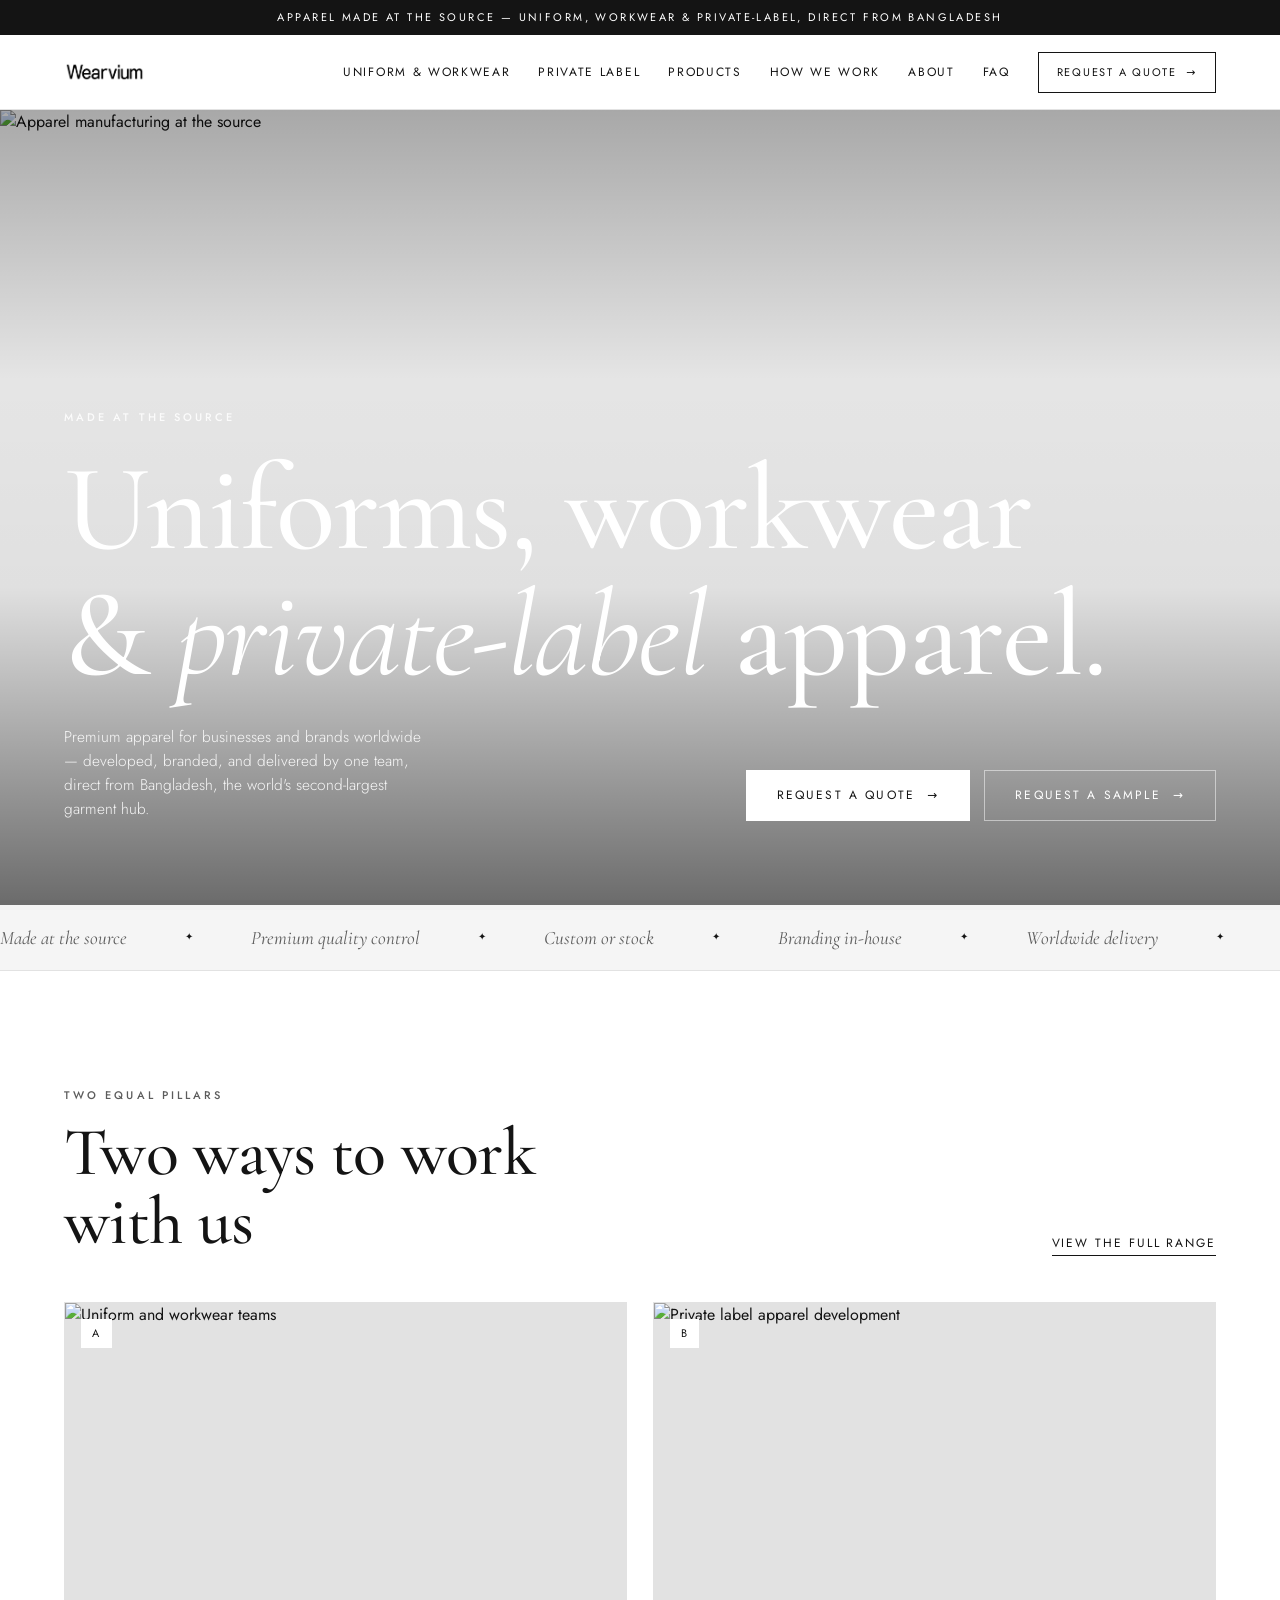
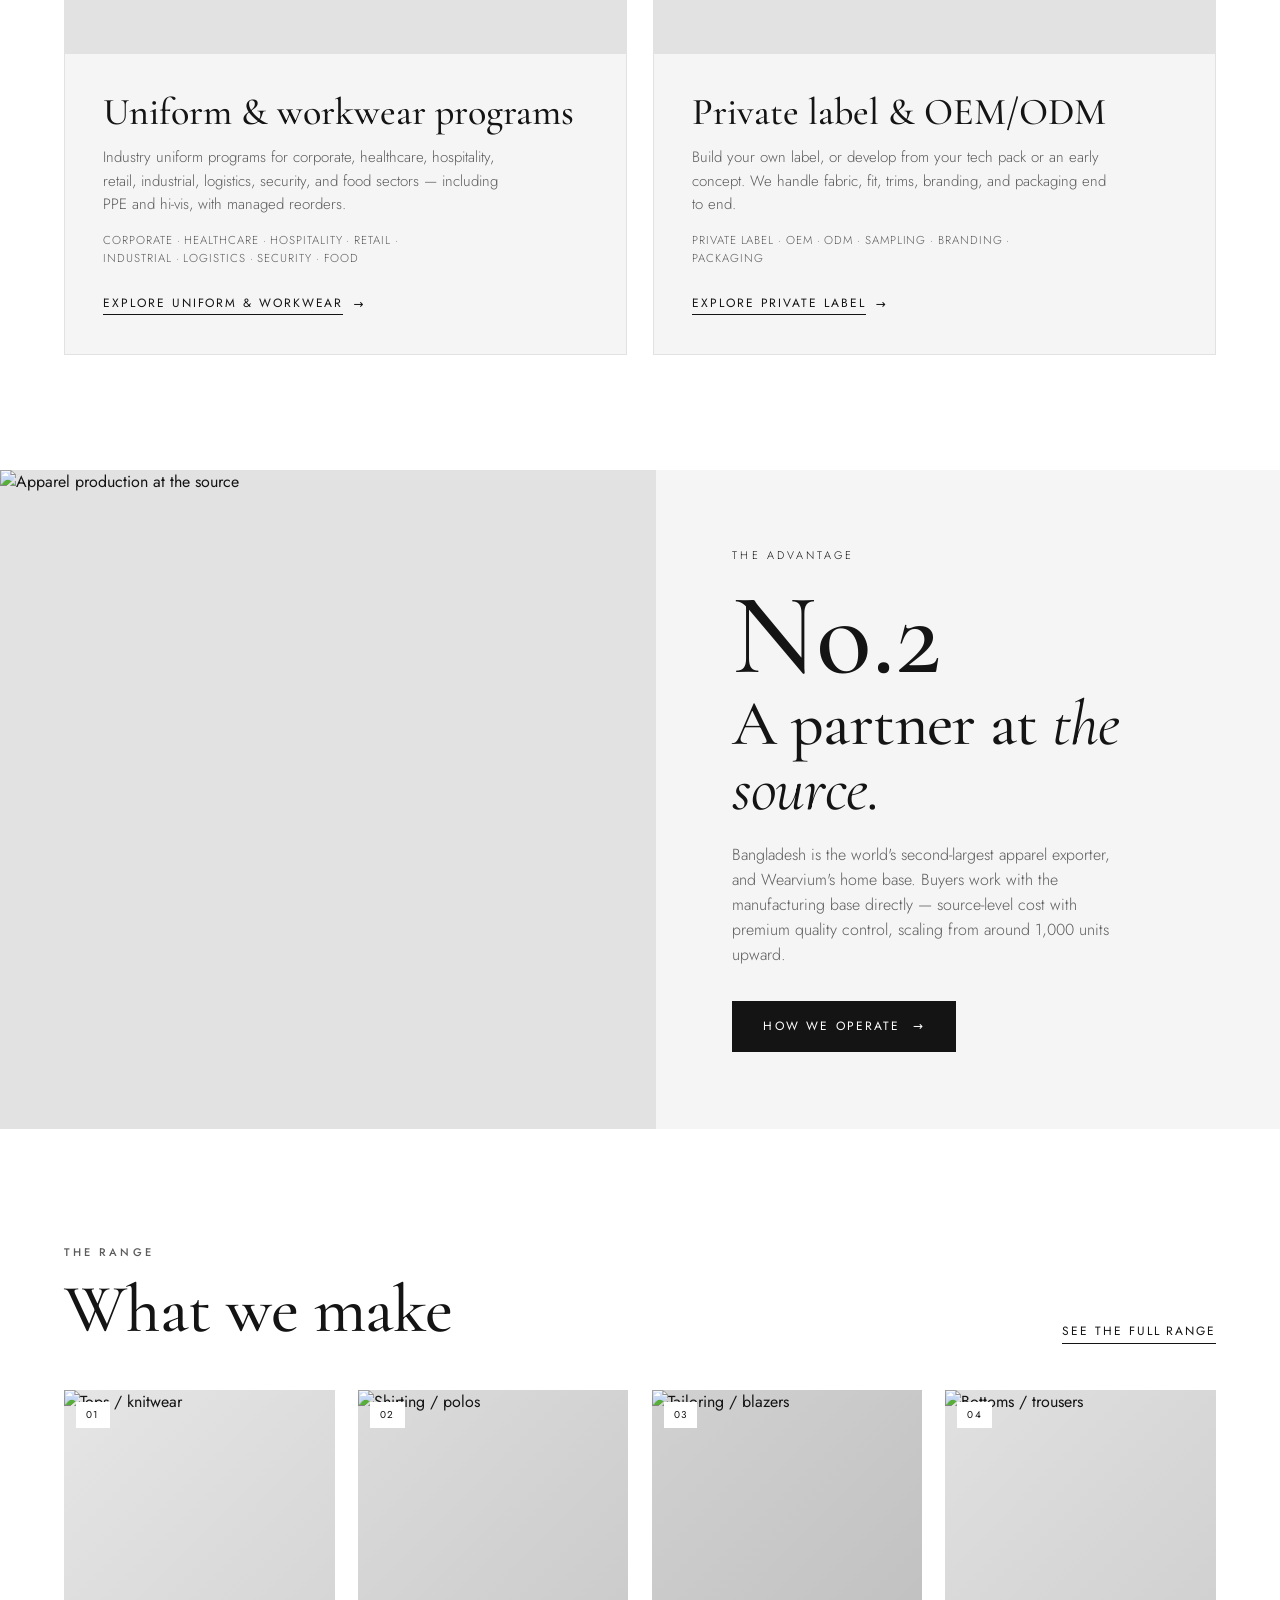
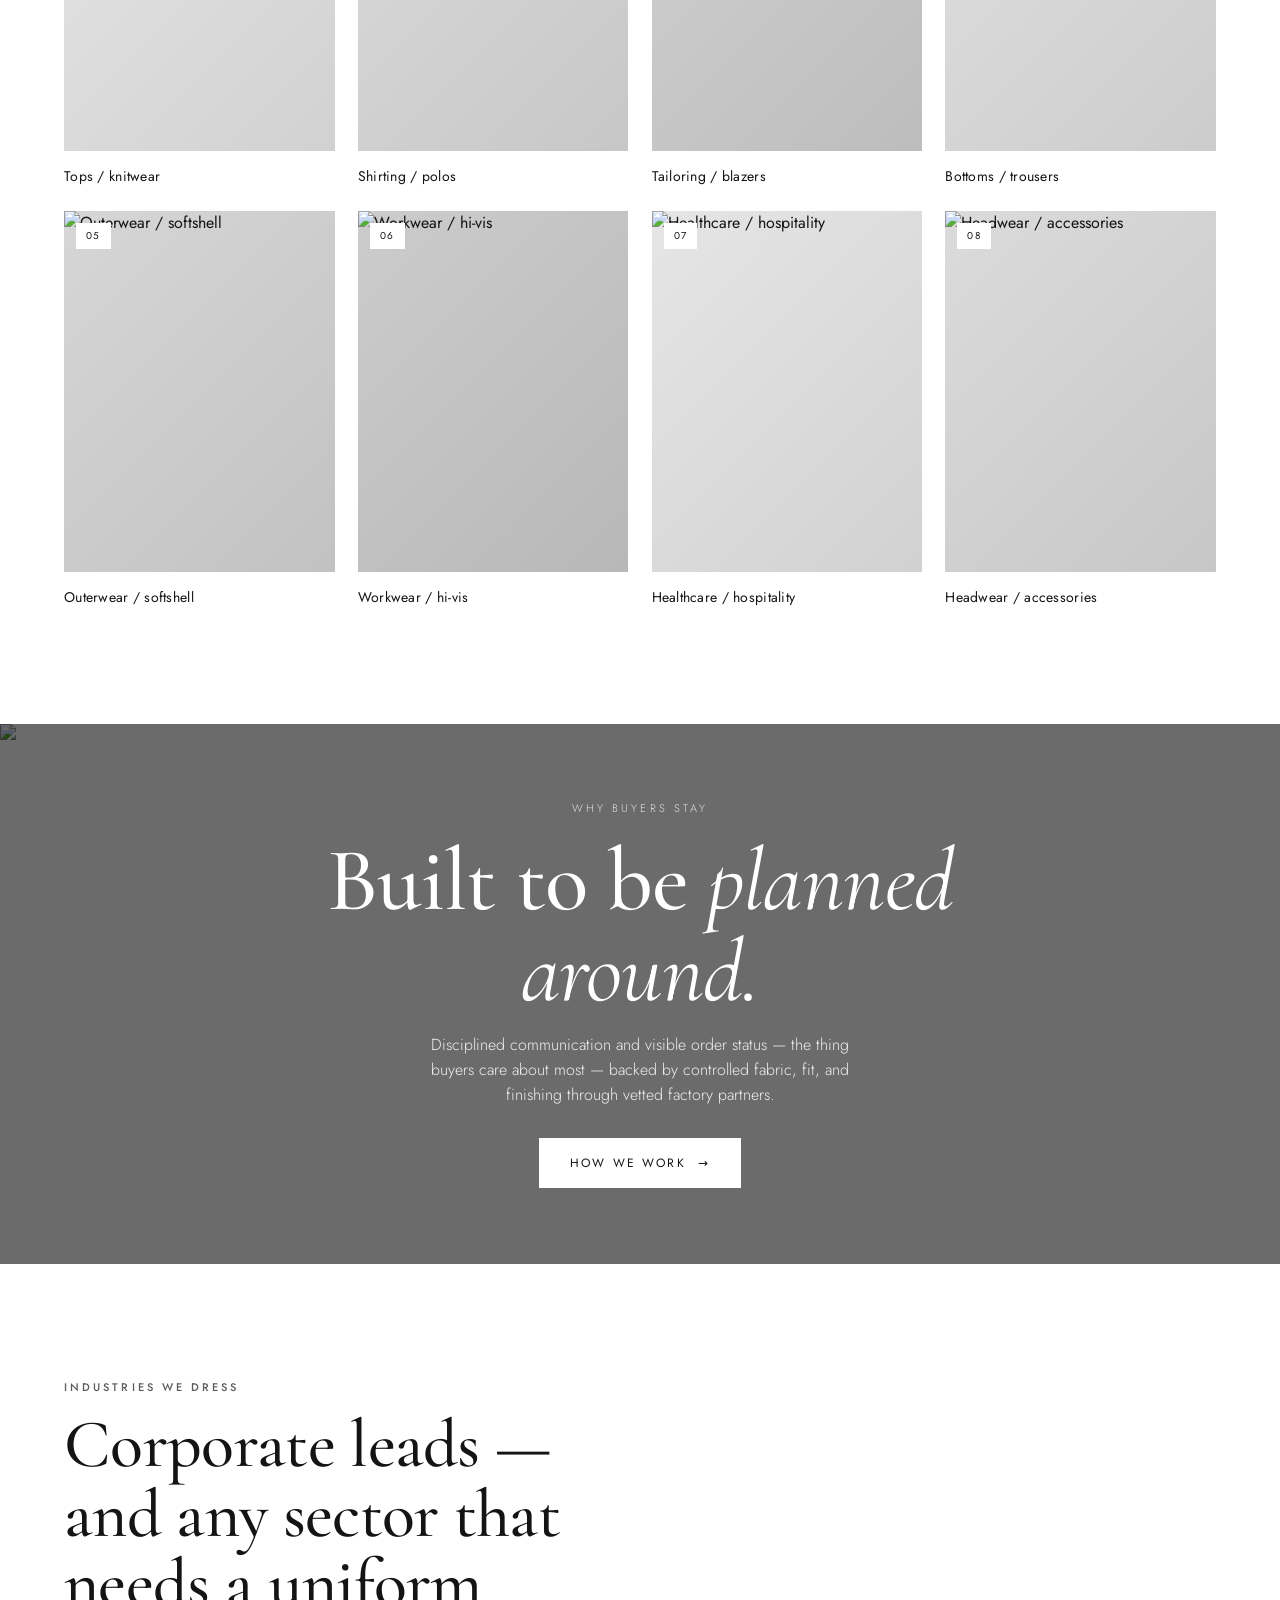
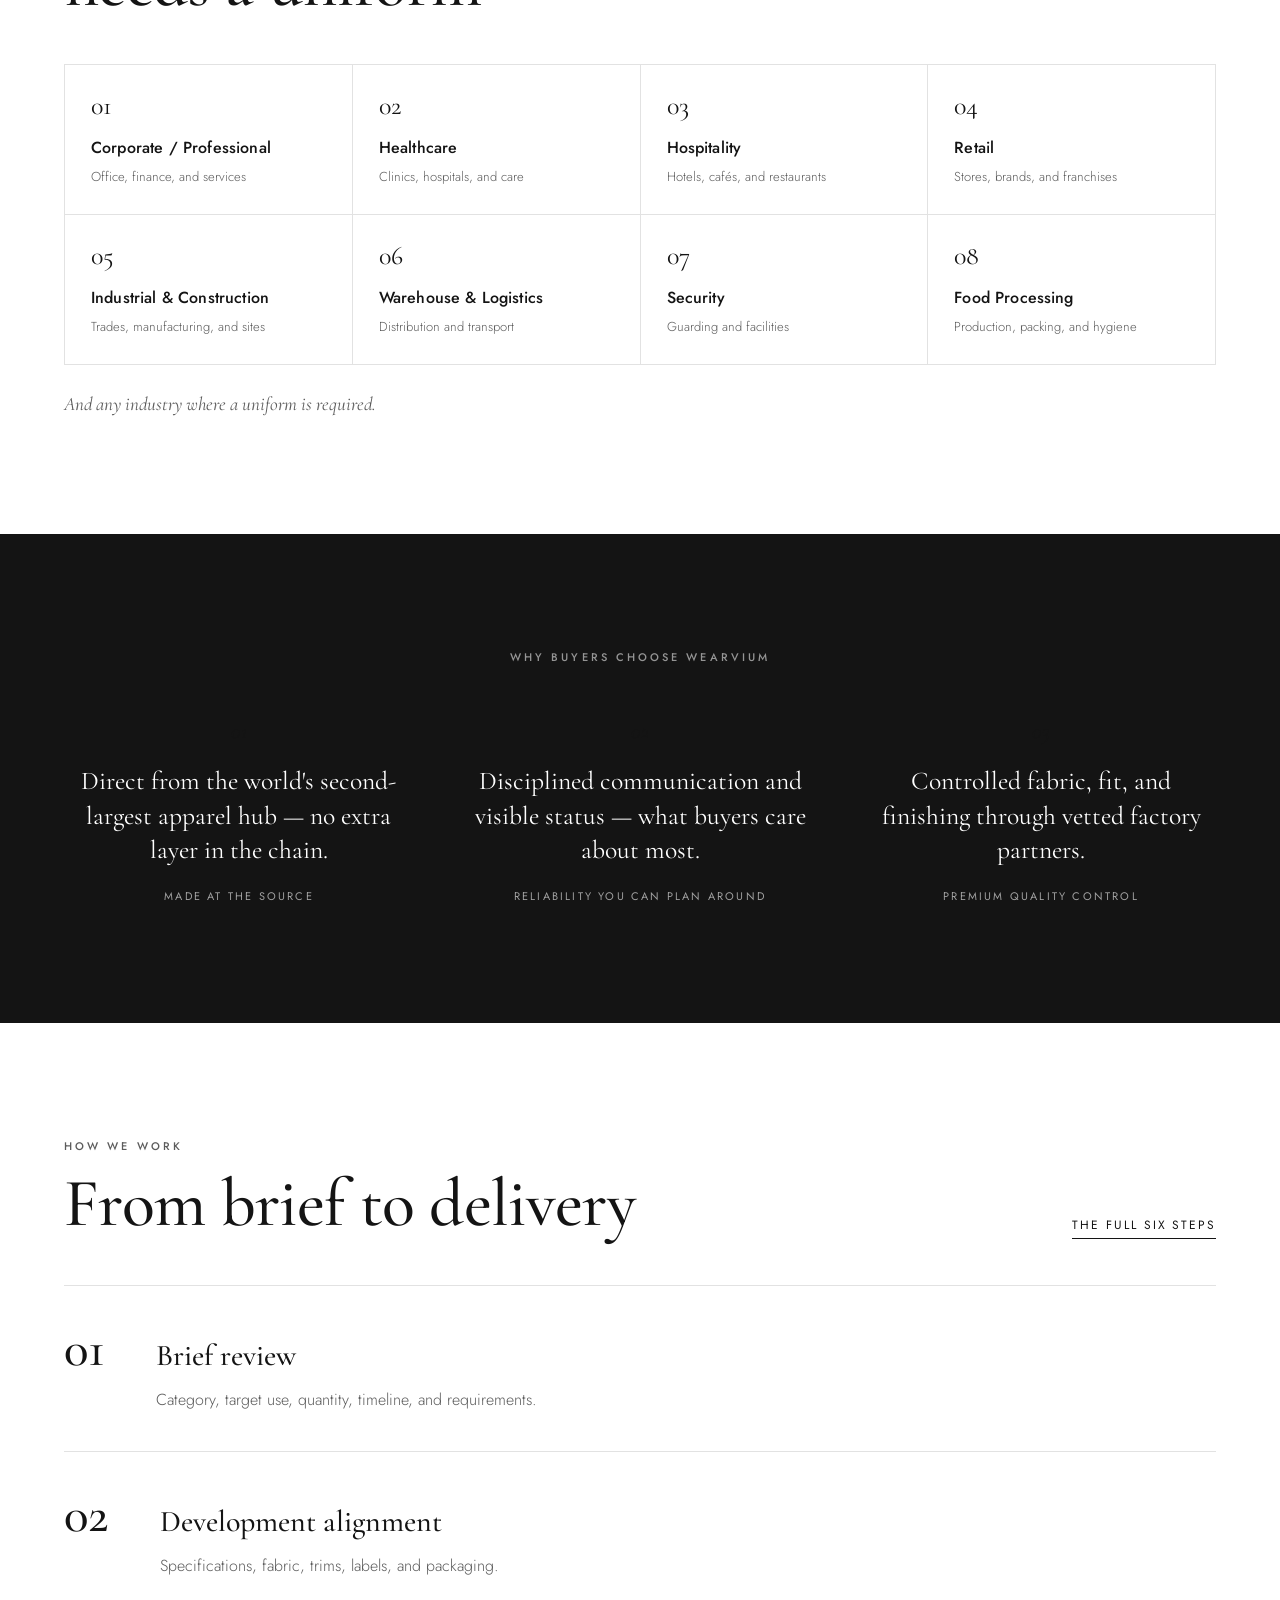
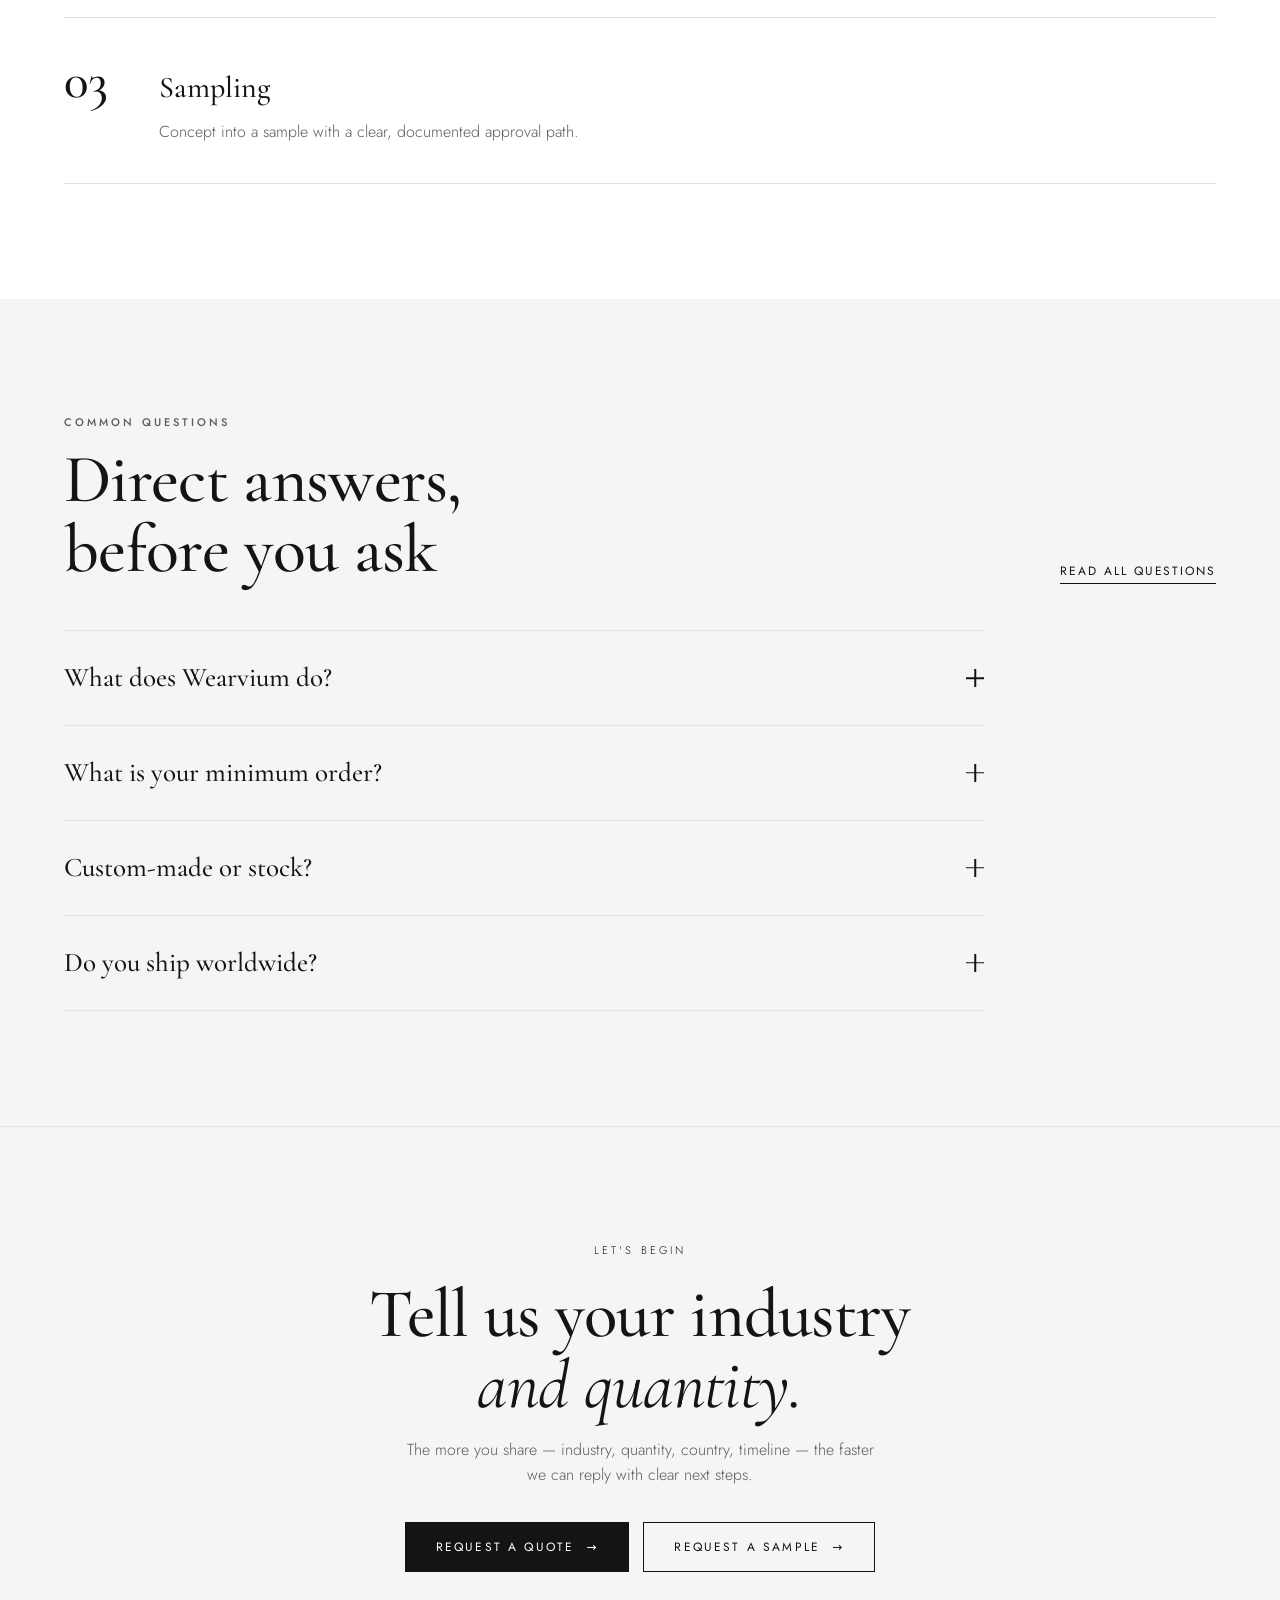
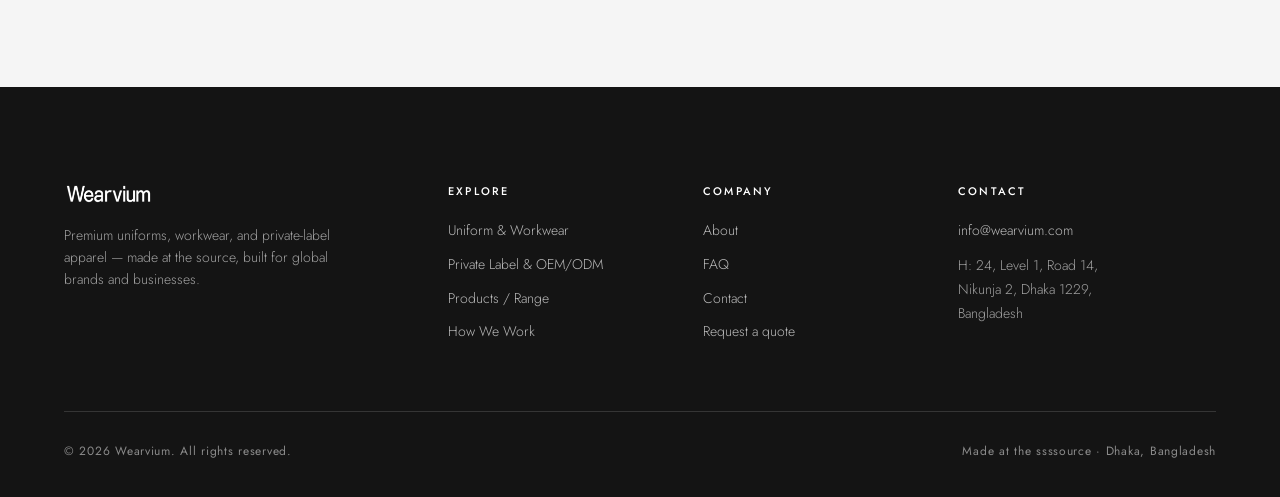
==== commit 0205f228: "ssss" ====
--- a/index.html
+++ b/index.html
@@ -225,7 +225,7 @@
     </div>
     <div class="foot-bot">
       <span>&copy; <span id="yr">2026</span> Wearvium. All rights reserved.</span>
-      <span>Made at the source &middot; Dhaka, Bangladesh</span>
+      <span>Made at the ssssource &middot; Dhaka, Bangladesh</span>
     </div>
   </div>
 </footer>
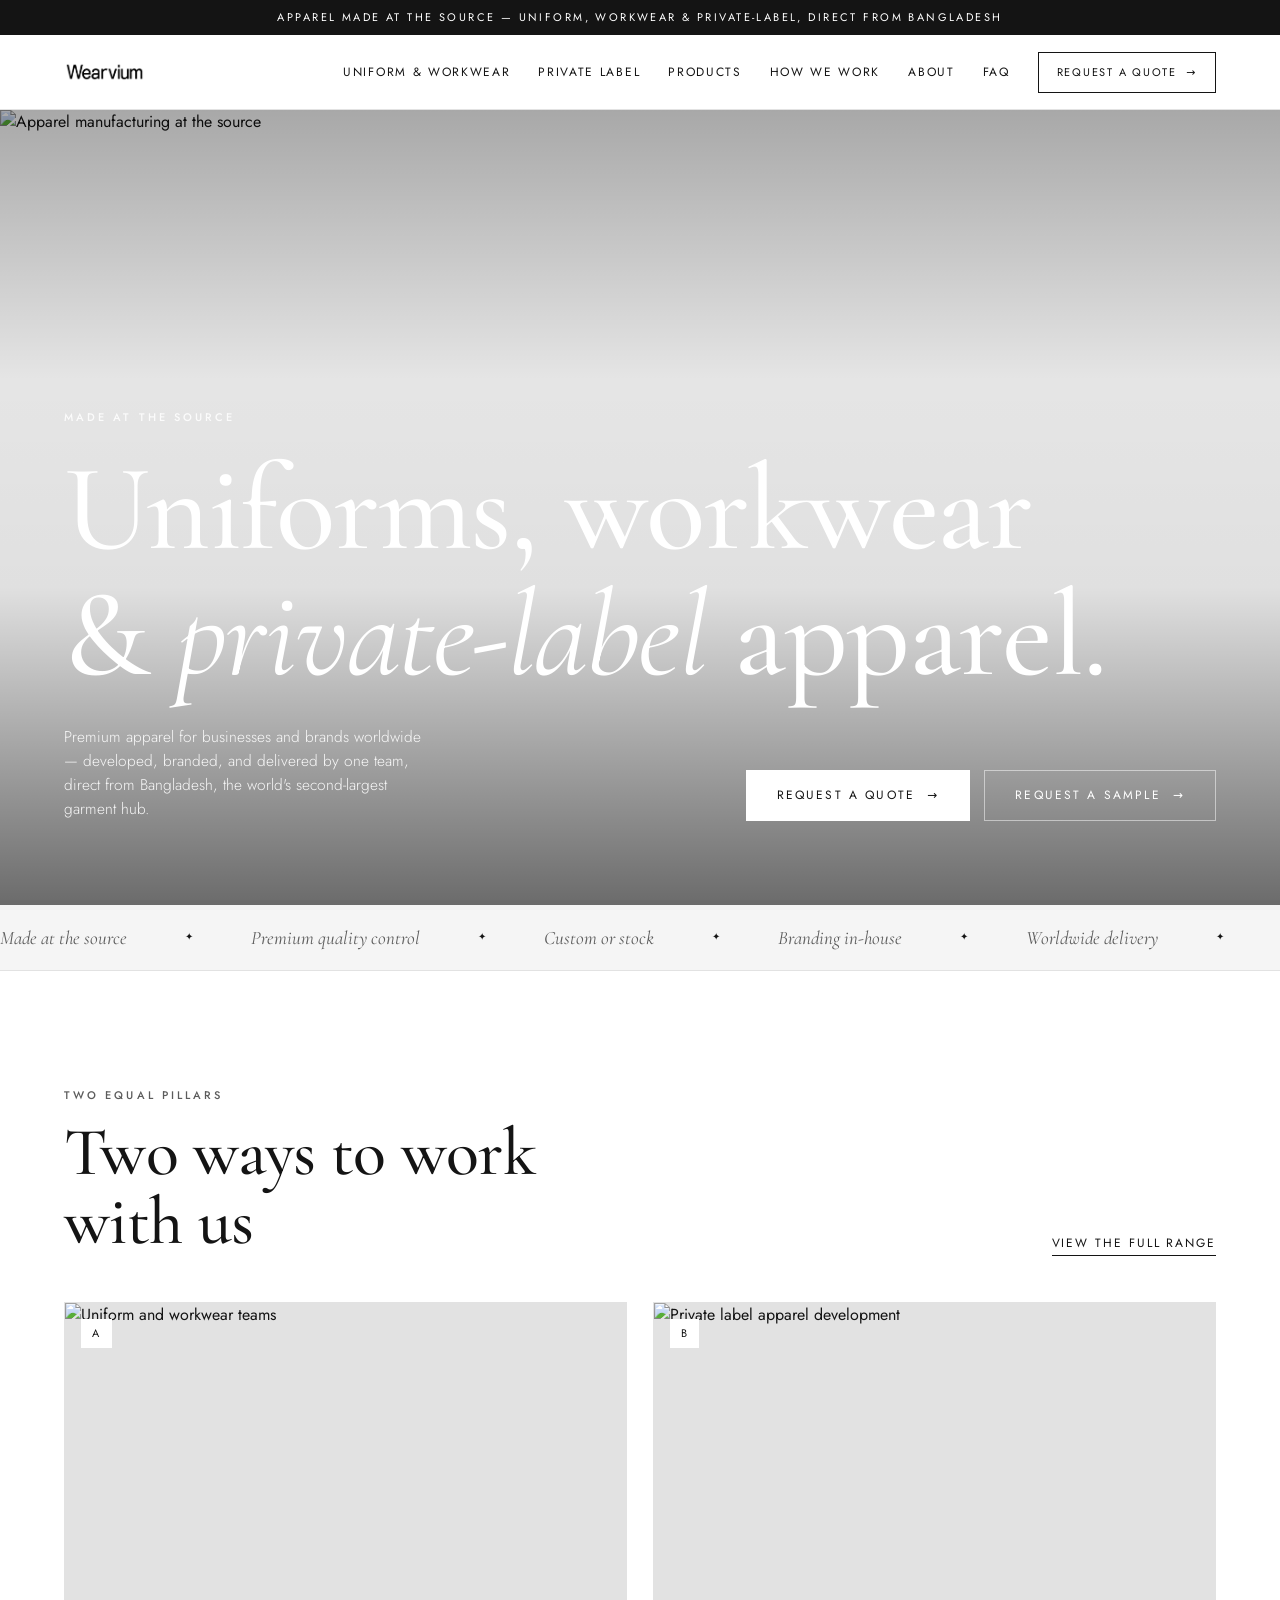
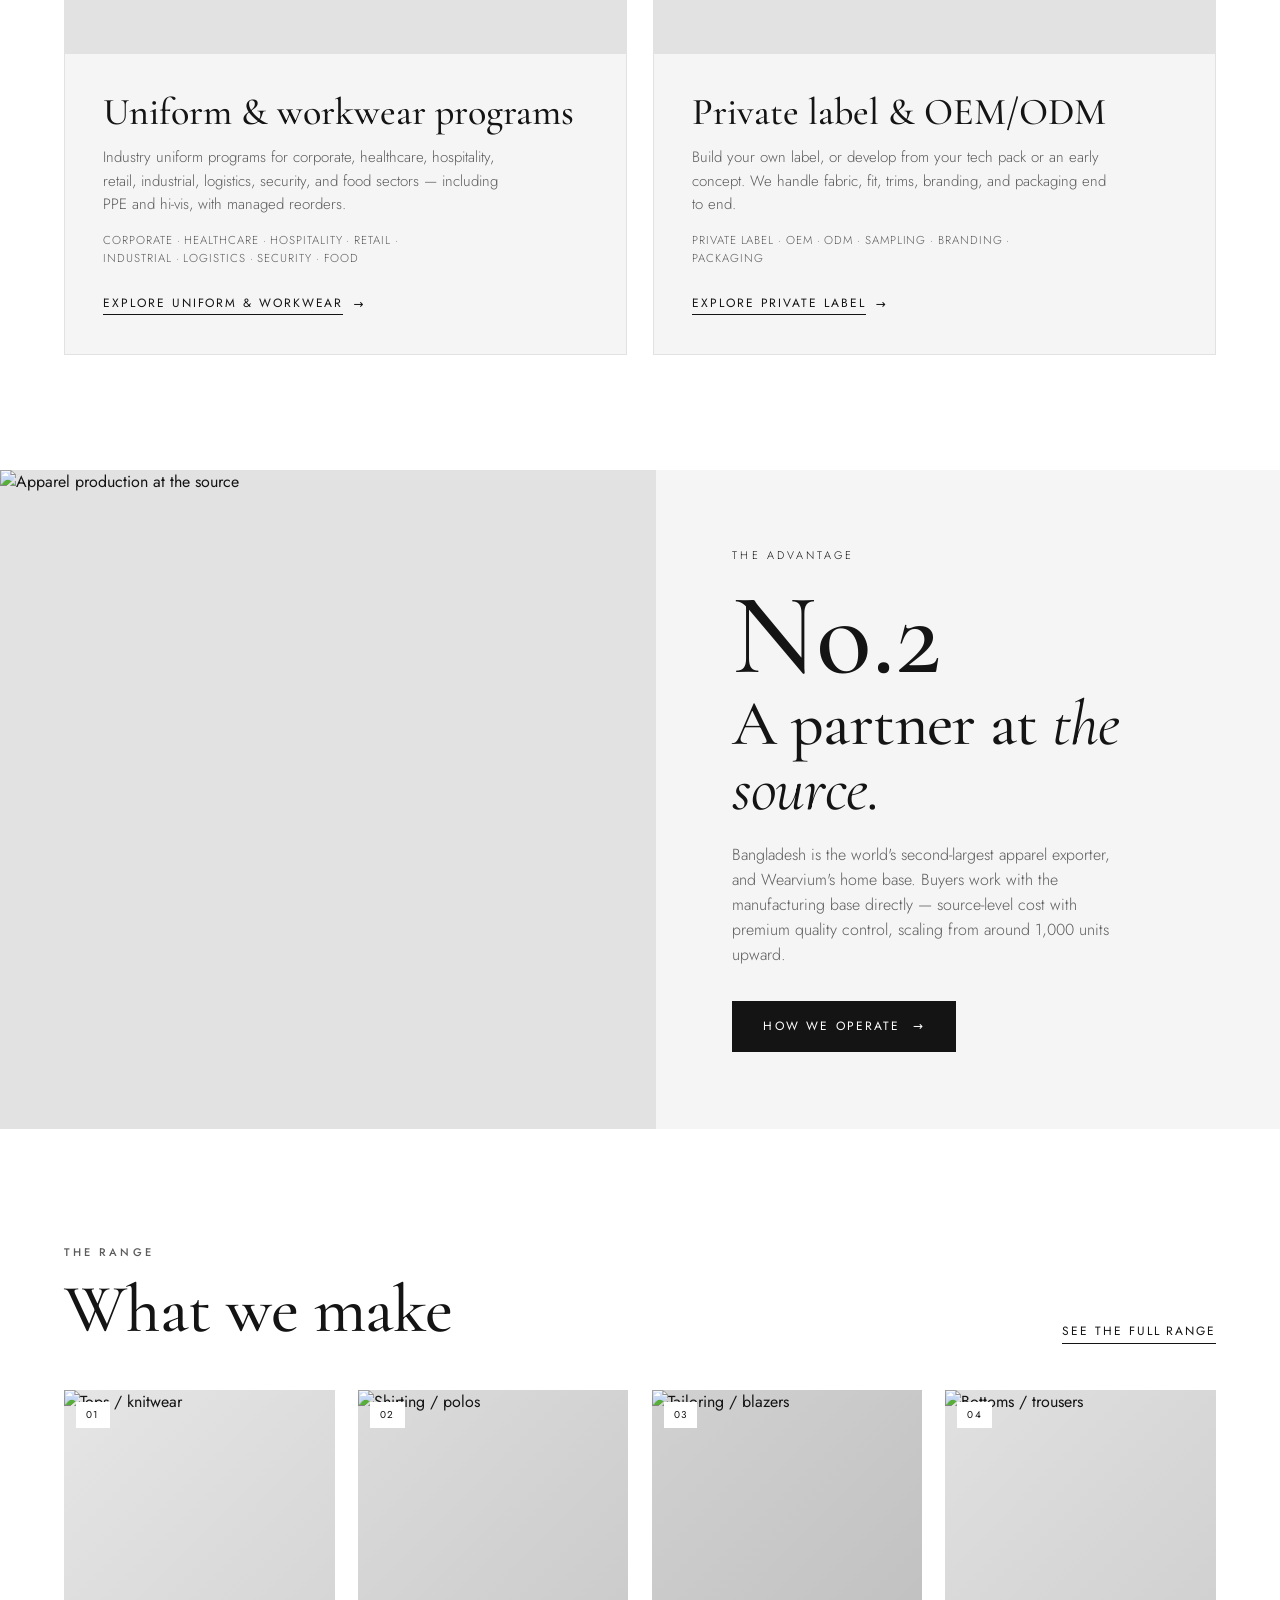
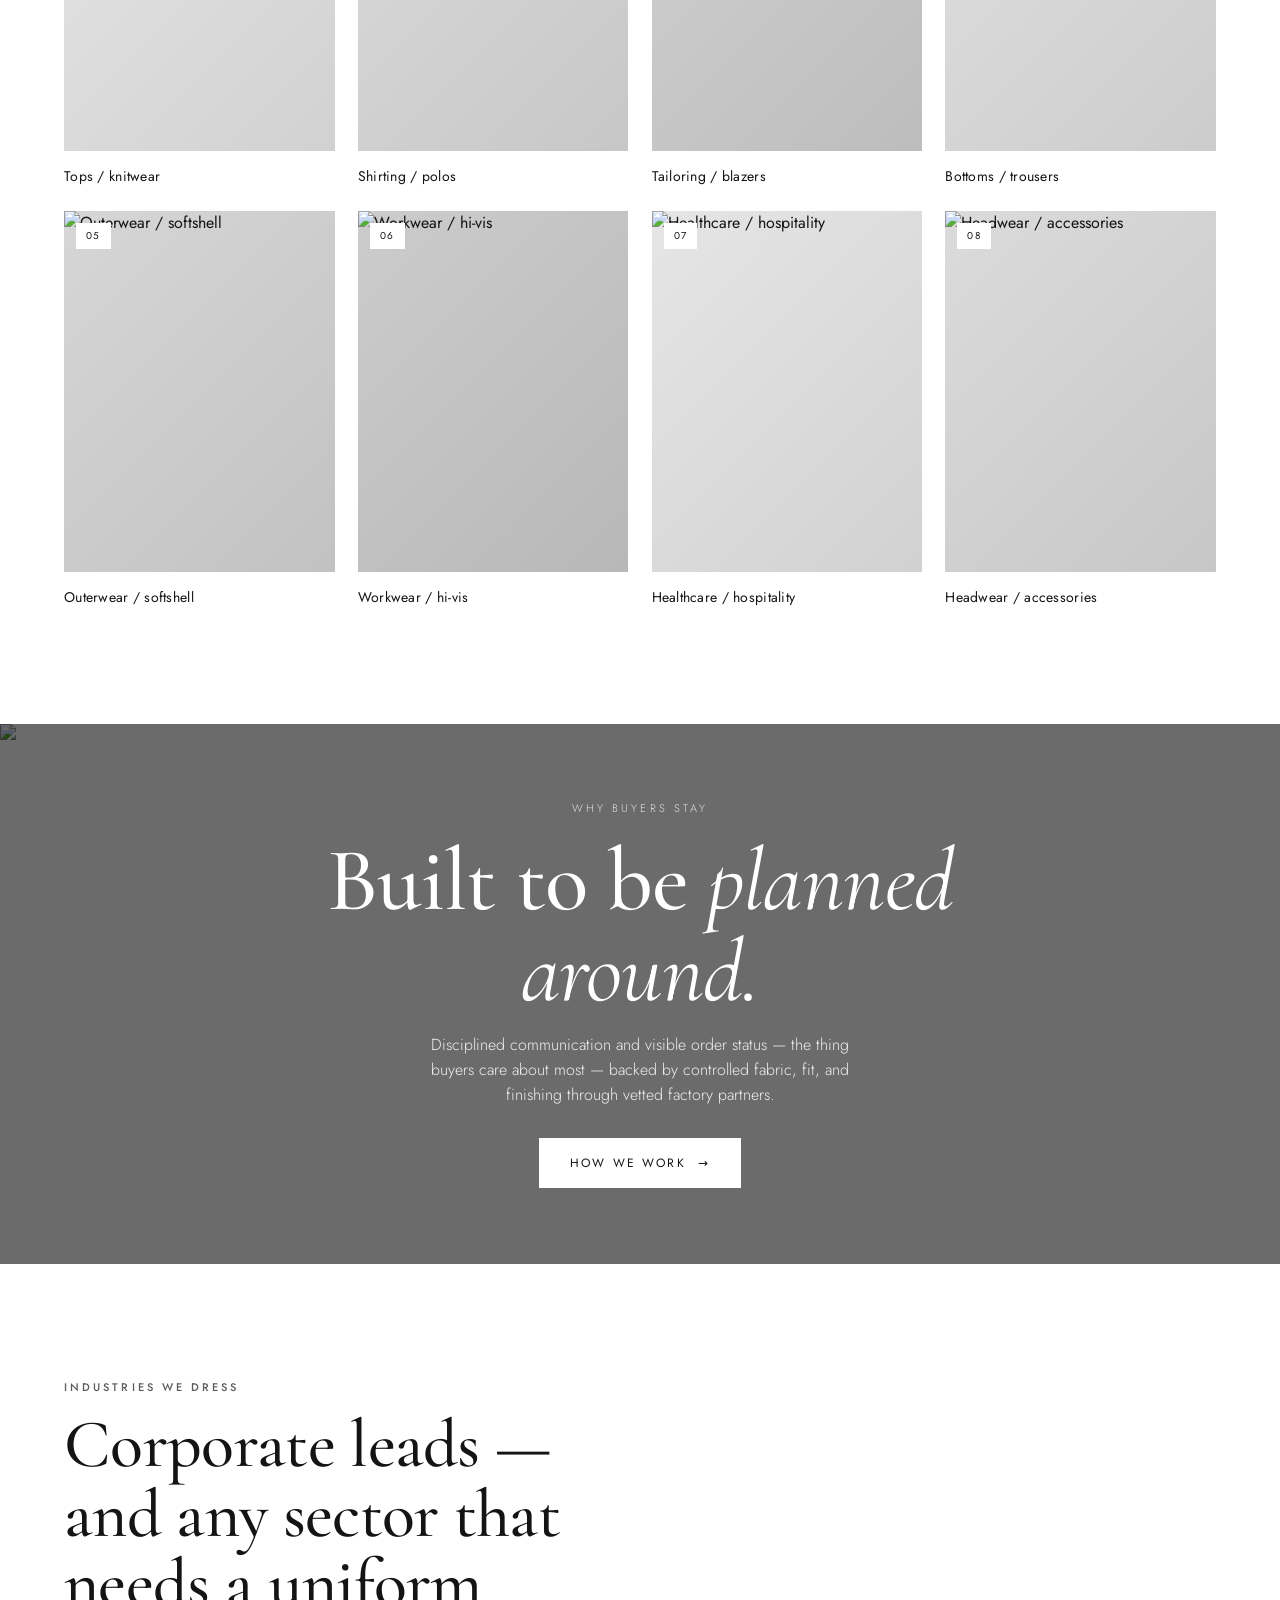
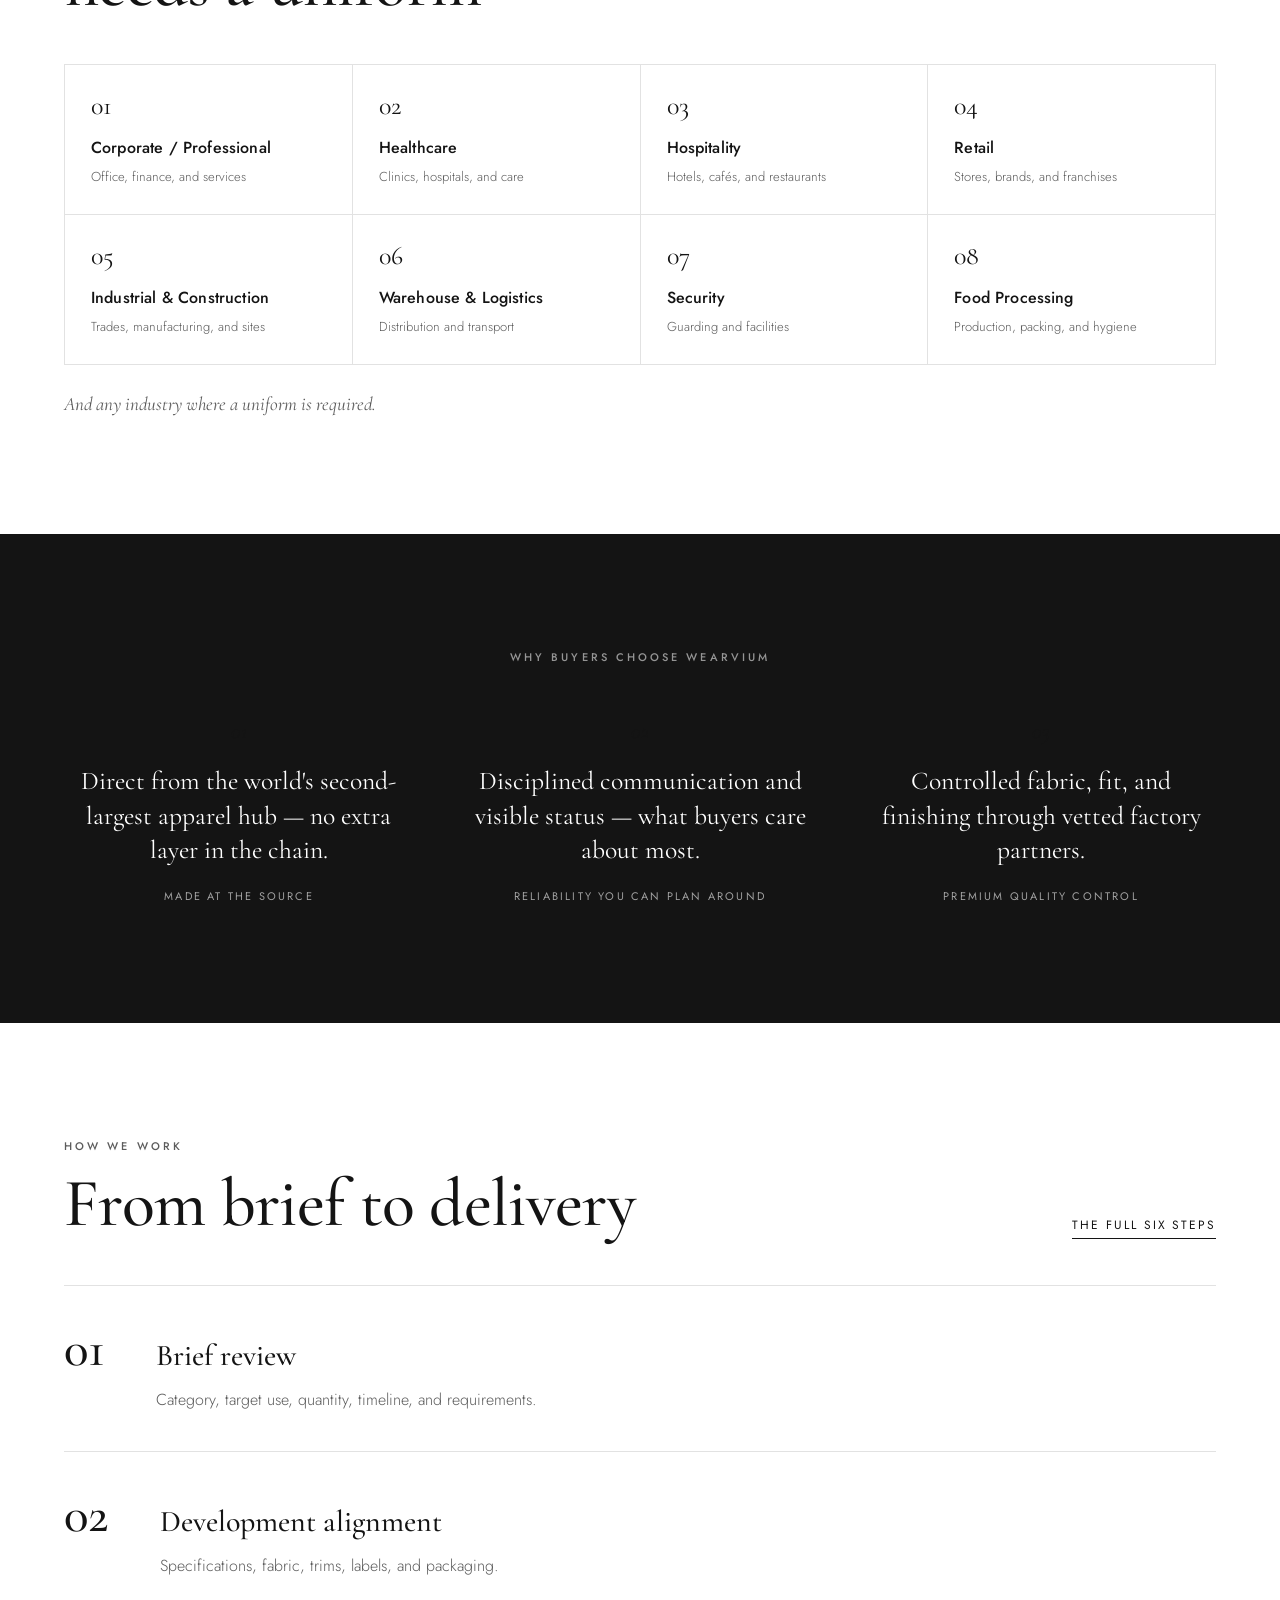
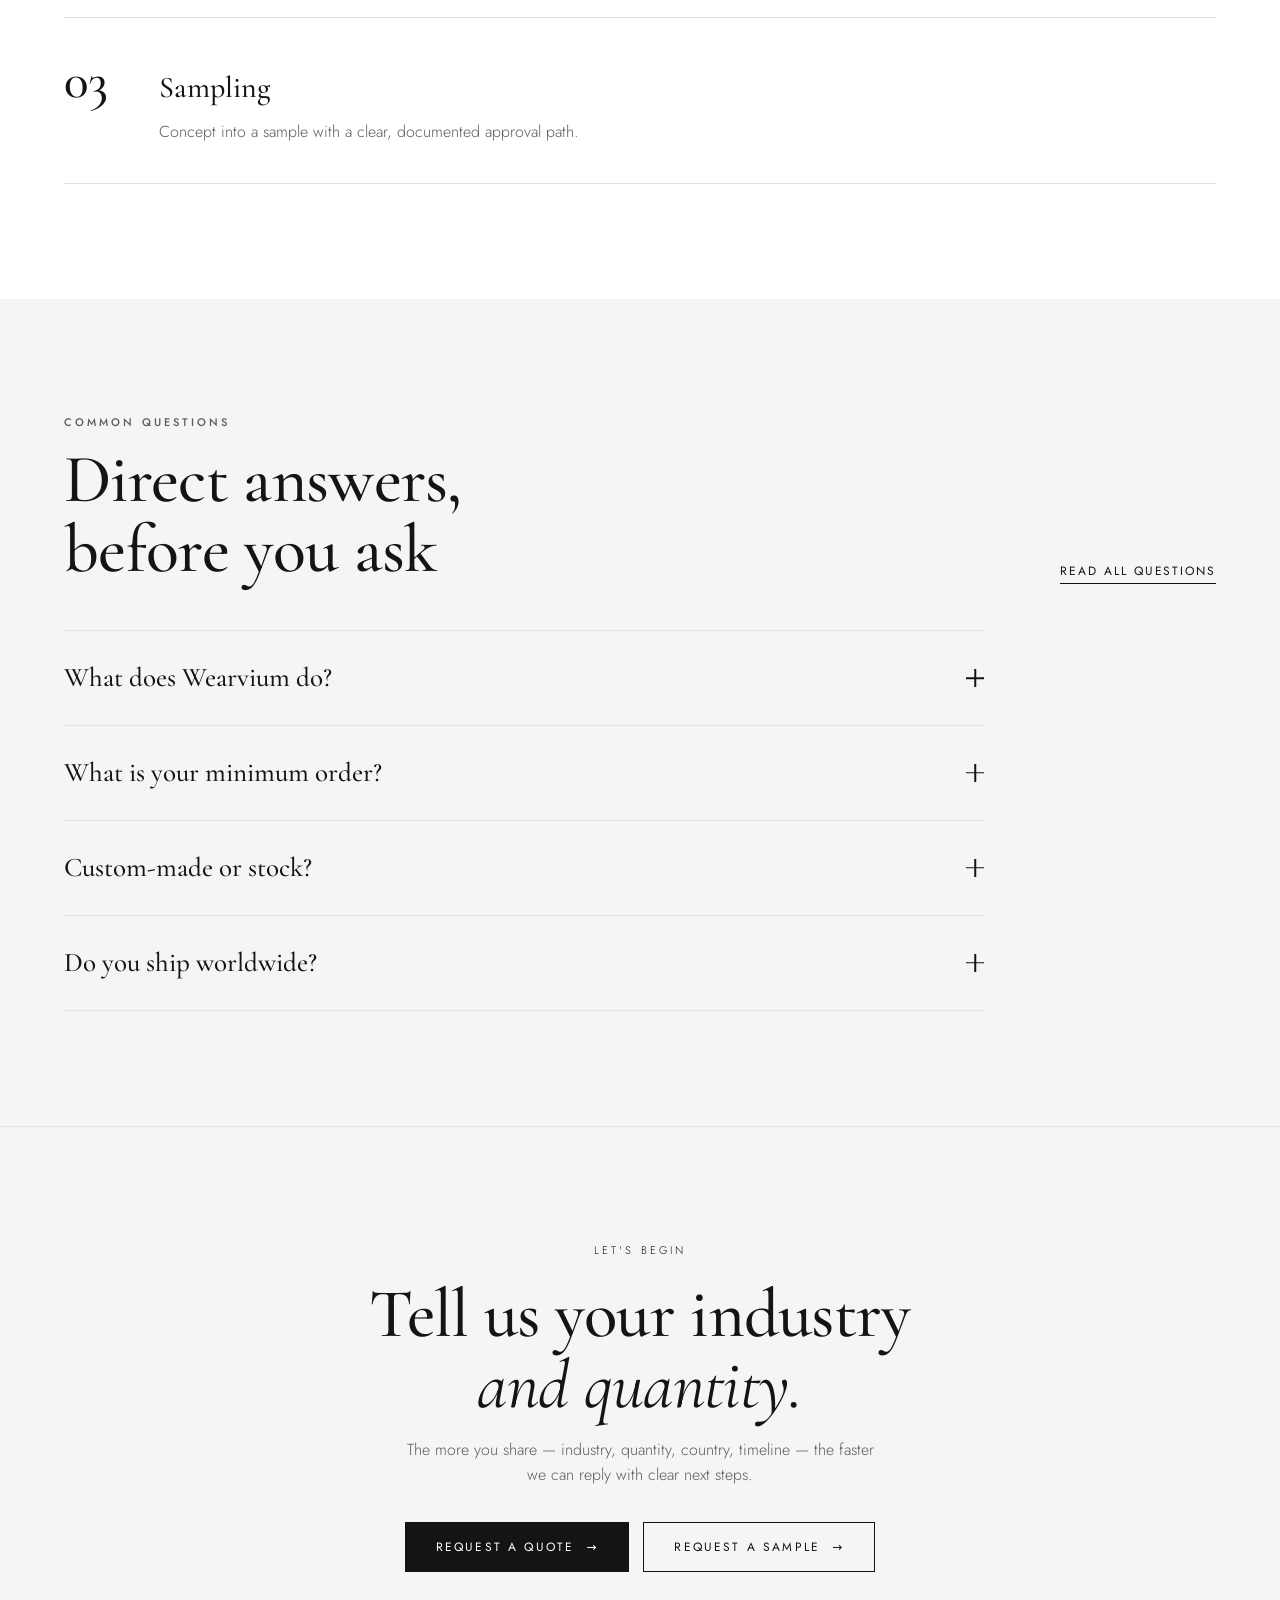
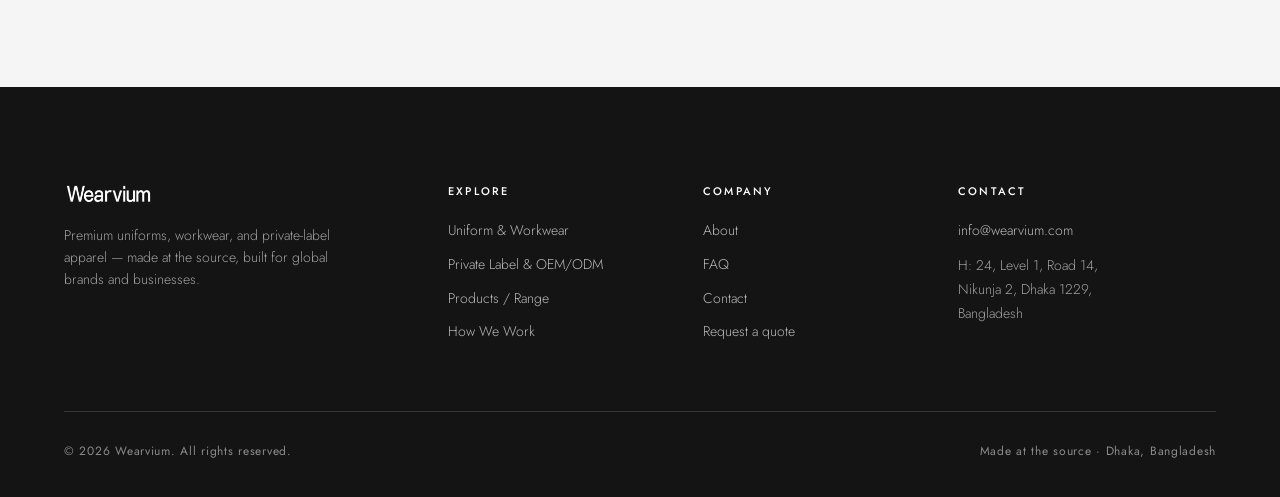
==== commit e7cbf7e1: "s" ====
--- a/index.html
+++ b/index.html
@@ -225,11 +225,10 @@
     </div>
     <div class="foot-bot">
       <span>&copy; <span id="yr">2026</span> Wearvium. All rights reserved.</span>
-      <span>Made at the ssssource &middot; Dhaka, Bangladesh</span>
+      <span>Made at the source &middot; Dhaka, Bangladesh</span>
     </div>
   </div>
 </footer>
-
 <script src="main.js"></script>
 </body>
 </html>
